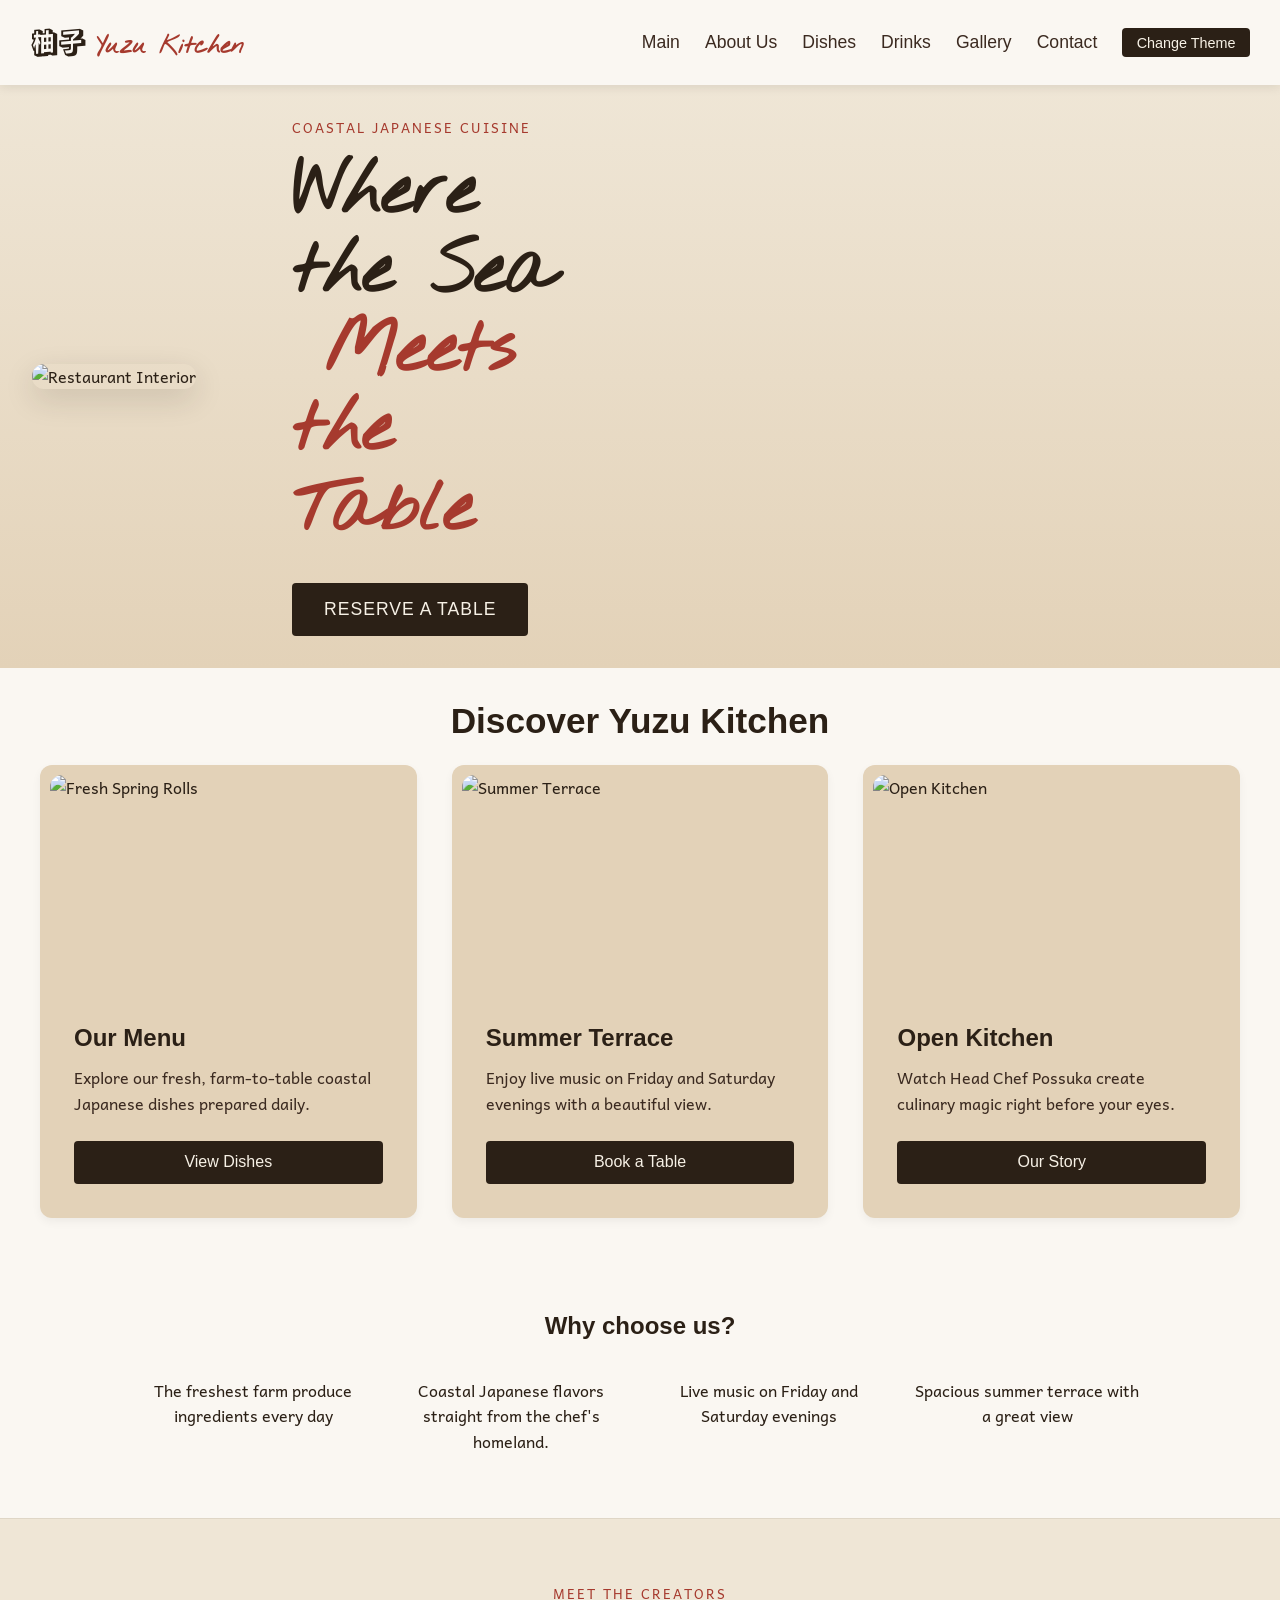
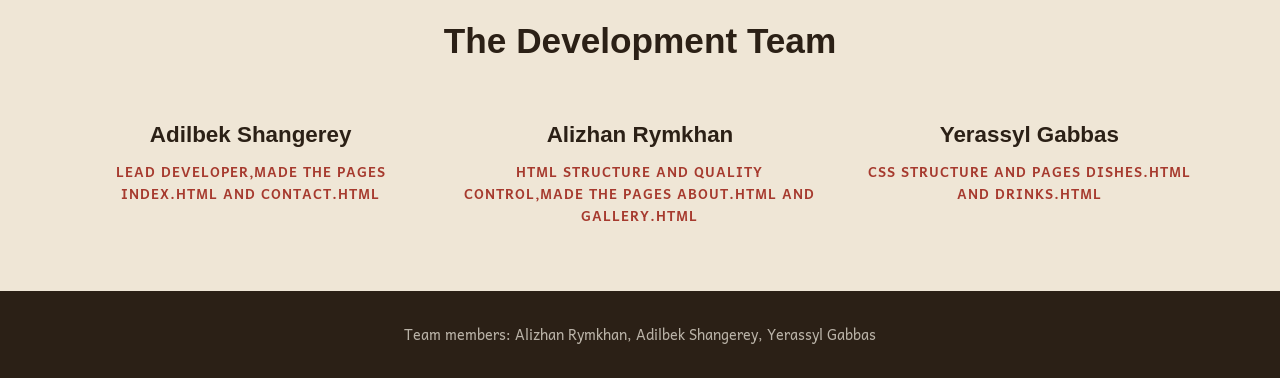
==== index.html @ e1383806 "Co-authored-by: Trousers <gabbaserasyl123-dev@users.noreply.github.com> Co-authored-by: staryiyo <st" ====
<!DOCTYPE html>
<html lang="en">
<head>
    <meta charset="UTF-8">
    <meta name="viewport" content="width=device-width, initial-scale=1.0">
    <title>Main - Yuzu Kitchen</title>

    <!-- fonts -->
    <link rel="preconnect" href="https://fonts.googleapis.com">
    <link rel="preconnect" href="https://fonts.gstatic.com" crossorigin>
    <link href="https://fonts.googleapis.com/css2?family=Andika:ital,wght@0,400;0,700;1,400;1,700&family=BJCree:wght@400;500;600;700&family=Nothing+You+Could+Do&family=Rampart+One&display=swap" rel="stylesheet">




    <link rel="stylesheet" href="css/style.css">
</head>
<body>
    <header id="main-header">
        <div>
        <h1 id="kanji">柚子</h1>
        <h1 id="yuzu">Yuzu Kitchen</h1>
        </div>
        <nav>
            <a href="index.html">Main</a>
            <a href="about.html">About Us</a>
            <a href="Dishes.html">Dishes</a>
            <a href="Drinks.html">Drinks</a>
            <a href="gallery.html">Gallery</a>
            <a href="contact.html">Contact</a>
            <button id="bg-toggle-btn" class="theme-btn">Change Theme</button>
        </nav>
    </header>
    <main>
        <section class="main-block">
            <div class="main-block-image">
                <img src="images/HeroImage.jpg" alt="Restaurant Interior">
            </div>
            <div id="main-text-main-block">
                <p class="eyebrow">Coastal Japanese Cuisine</p>
                <h2>Where the Sea<br><span>Meets the Table</span></h2>
                <button id="open-modal-btn" class="submit-btn reserve-btn">Reserve a Table</button>



            </div>
        </section>
        <section class="cards">
            <h2>Discover Yuzu Kitchen</h2>
            <div class="card-container">
                
                <div class="card">
                    <img src="https://images.themodernproper.com/production/posts/2022/FreshSpringRolls_Shot5_82.jpg?w=1200&h=630&q=82&fm=jpg&fit=crop&dm=1756130992&s=eb3527176b3b8041e1d62870b2dfe906" alt="Fresh Spring Rolls">
                    <h3>Our Menu</h3>
                    <p>Explore our fresh, farm-to-table coastal Japanese dishes prepared daily.</p>
                    <a href="Dishes.html"><button>View Dishes</button></a>
                </div>
            

                
                <div class="card">
                    <img src="https://platform.dc.eater.com/wp-content/uploads/sites/9/chorus/uploads/chorus_asset/file/23236343/D85_0431_HDR.jpeg" alt="Summer Terrace">
                    <h3>Summer Terrace</h3>
                    <p>Enjoy live music on Friday and Saturday evenings with a beautiful view.</p>
                    <a href="contact.html"><button>Book a Table</button></a>
                </div>

                
                <div class="card">
                    <img src="https://dynamic-media-cdn.tripadvisor.com/media/photo-o/33/31/a4/da/888-restaurant-open-kitchen.jpg?w=1200&h=1200&s=1" alt="Open Kitchen">
                    <h3>Open Kitchen</h3>
                    <p>Watch Head Chef Possuka create culinary magic right before your eyes.</p>
                    <a href="about.html"><button>Our Story</button></a>
                </div>                    
            </div>
        </section>
        <section class="reasons">
            <h2>Why choose us?</h2>
            <ul>
                <li>The freshest farm produce ingredients every day</li>
                <li>Coastal Japanese flavors straight from the chef's homeland.</li>
                <li>Live music on Friday and Saturday evenings</li>
                <li>Spacious summer terrace with a great view</li>
            </ul>
        </section>
        <section class="section team-section">
            <div class="container">
                <p class="eyebrow" style="text-align: center;">Meet the Creators</p>
                <h2 class="team-title">The Development Team</h2>
                
                <div class="team-grid">
                    <div class="team-member">
                        <h3>Adilbek Shangerey</h3>
                        <p class="team-role">Lead Developer,Made the pages index.html and contact.html</p>
                    </div>
                    
                    <div class="team-member">
                        <h3>Alizhan Rymkhan</h3>
                        <p class="team-role">HTML Structure and Quality Control,made the pages about.html and gallery.html</p>
                    </div>
                    
                    <div class="team-member">
                        <h3>Yerassyl Gabbas</h3>
                        <p class="team-role">CSS structure and pages Dishes.html and Drinks.html</p>
                    </div>
                </div>
            </div>
        </section>
    </main>
    <footer id="site-footer">
    <div class="container">
        <p>Team members: Alizhan Rymkhan, Adilbek Shangerey, Yerassyl Gabbas</p>
    </div> 
    </footer> 

    <div id="booking-modal" class="modal-overlay">
        <div class="modal-content">
        <span class="close-btn" id="close-modal-btn">&times;</span>
        
        <h2>Book a Table</h2>
        <p style="text-align: center;">Please fill the form below, and our manager will contact you to confirm the booking.</p>
        
        <form id="contact-form" name="book-form" action="#" onsubmit="return validateForm(event)" method="POST">
                <div class="form-group">
                    <label for="name">Your Name:</label>
                    <input type="text" id="name" name="name" class="form-control" required>
                </div>

                <div class="form-group">
                    <label for="email">Your Email:</label>
                    <input type="email" id="email" name="email" class="form-control" required>
                </div>

                <div class="form-group">
                    <label for="hall">Choose Hall: </label>
                    <select id="hall" name="hall" class="form-control">
                        <option value="main">Main Hall</option>
                        <option value="terrace">Summer-Terrace</option>
                        <option value="vip">VIP-Room</option>
                    </select>
                </div>

                <div class="form-group">
                    <label>Table Type:</label><br>
                    <input type="radio" id="table2" name="table_type" value="2_persons" checked>
                    <label for="table2" style="display:inline; font-weight:normal;">For Two</label><br>
                    
                    <input type="radio" id="table4" name="table_type" value="4_persons">
                    <label for="table4" style="display:inline; font-weight:normal;">For four</label><br>
                    
                    <input type="radio" id="tableLarge" name="table_type" value="large">
                    <label for="tableLarge" style="display:inline; font-weight:normal;">For Big Company</label>
                </div>

                <div class="form-group">
                    <label for="message">Your Requests</label>
                    <textarea id="message" name="message" rows="4" class="form-control" placeholder="For example: Allergies, Kids Table and ETC...."></textarea>
                </div>

                <button type="submit" class="submit-btn" style="width: 100%;">Submit Request</button>
                </form>
        </div>
    </div>
    <script src="script.js"></script>

    
</body>
</html>
---- css/style.css ----
/* style.css */

:root {
  --color-bg: #EFE6D6;
  --color-bg-card: #E3D2B8;
  --color-ink: #2B2016;
  --color-wood: #3B2A20;
  --color-cream: #F7F1E6;
  --color-accent: #A63A2E;
  --color-jade: #5C6E4A;
  --color-sand: #FAF7F2;
}

* {
  margin: 0;
  padding: 0;
  box-sizing: border-box;
}

/* Default Layout (No Sidebar) */

/* Popup Modal Styles */
.modal-overlay {
    display: none; /* Hidden by default */
    position: fixed;
    top: 0;
    left: 0;
    width: 100%;
    height: 100%;
    background-color: rgba(0, 0, 0, 0.65);
    z-index: 2000;
    justify-content: center;
    align-items: center;
    padding: 1rem;
    backdrop-filter: blur(4px);
}

.modal-overlay.active {
    display: flex; /* Displayed when 'active' class is added */
}

.modal-content {
    background-color: var(--color-sand);
    color: var(--color-ink);
    padding: 2.5rem;
    border-radius: 12px;
    max-width: 550px;
    width: 100%;
    position: relative;
    box-shadow: 0 15px 35px rgba(0, 0, 0, 0.3);
    max-height: 90vh;
    overflow-y: auto;
}

.close-btn {
    position: absolute;
    top: 15px;
    right: 20px;
    font-size: 28px;
    font-weight: bold;
    color: var(--color-ink);
    cursor: pointer;
    line-height: 1;
    transition: color 0.2s ease;
}

.close-btn:hover {
    color: var(--color-accent);
}

.reserve-btn {
    cursor: pointer;
    border: none;
    border-radius: 4px;
}

body {
  min-height: 100vh;
  display: grid;
  grid-template-columns: 1fr;
  grid-template-rows: auto 1fr auto;
  grid-template-areas:
    "header"
    "main"
    "footer";
  font-family: 'Andika', sans-serif;
  background-color: var(--color-bg);
  color: var(--color-ink);
  line-height: 1.6;
}

/* Alternative Theme Overrides */
body.alt-theme {
    --color-bg: #2B2016;
    --color-bg-card: #3B2A20;
    --color-sand: #1F1812;
    --color-ink: #F7F1E6;
    --color-wood: #EFE6D6;
}

/* Specific Layout  */
body.has-sidebar {
  grid-template-columns: 200px 1fr ;
  grid-template-areas:
    "header  header"
    "sidebar main"
    "footer  footer";
  column-gap: 2rem;
}

header { grid-area: header; }
aside  { grid-area: sidebar; }
main   { grid-area: main; min-width: 0; }
footer { grid-area: footer; }


/* layout */
.container {
  max-width: 1200px;
  margin: 0 auto;
  padding: 0 2rem;
}

.section {
  padding: 4rem 0;
}

.grid {
  display: grid;
  gap: 2rem;
}

.grid--2 {
  grid-template-columns: repeat(auto-fit, minmax(300px, 1fr));
}

.eyebrow {
  text-transform: uppercase;
  letter-spacing: 2px;
  font-size: 0.85rem;
  color: var(--color-accent);
  margin-bottom: 0.5rem;
}

/* Sidebar */
.sidebar {
  background-color: var(--color-bg-card);
  padding: 2.5rem 2rem;
  padding-left: 2rem;
  border-radius: 12px; 
  margin-top: 4rem; 
}

.sidebar-content {
  position: sticky;
  top: 120px; 
  display: flex;
  flex-direction: column;
  gap: 1.5rem; 
}

.sidebar h2, .sidebar h3 {
  font-family: 'BJCree', sans-serif;
  color: var(--color-ink);
  margin-bottom: 0;
}

.sidebar h2 {
  font-size: 1.4rem;
}

.sidebar h3 {
  font-size: 1rem;
  color: var(--color-accent);
  text-transform: uppercase;
  letter-spacing: 1px;
}

.sidebar-info p {
  color: var(--color-wood);
  font-size: 0.95rem;
  margin-top: 0.2rem;
}

.hours-table {
  width: 100%;
  border-collapse: collapse;
  color: var(--color-wood);
  font-size: 0.95rem;
}

.hours-table td {
  padding: 0.8rem 0;
  border-bottom: 1px dashed rgba(59, 42, 32, 0.3); 
}


.hours-table tr:last-child td {
  border-bottom: none;
}


.hours-table tr td:first-child {
  font-weight: bold;
}

.sidebar-link {
  display: block;
  text-align: center;
  text-decoration: none;
  font-family: 'BJCree', sans-serif;
  text-transform: uppercase;
  letter-spacing: 1px;
  background-color: var(--color-ink);
  color: var(--color-cream);
  padding: 1rem 1.5rem;
  border-radius: 6px;
  transition: background-color 0.3s ease, transform 0.2s ease;
}

.sidebar-link:hover {
  background-color: var(--color-accent);
  transform: translateY(-3px); 
}

/* Header and navbar */

/* Theme Toggle Button */
.theme-btn {
    background-color: var(--color-ink);
    color: var(--color-cream);
    border: none;
    padding: 0.4rem 0.9rem;
    border-radius: 4px;
    font-family: 'BJCree', sans-serif;
    font-size: 0.9rem;
    cursor: pointer;
    transition: background-color 0.3s ease, transform 0.2s ease;
}

.theme-btn:hover {
    background-color: var(--color-accent);
    transform: translateY(-2px);
}

#main-header {
  display: flex;
  position: sticky;
  top: 0;
  z-index: 1000;

  background-color: var(--color-sand);
  justify-content: space-between;
  align-items: center;

  
  
  padding: 15px 30px;
  height: 85px;
  box-shadow: 0 2px 10px rgba(43, 32, 22, 0.1);
}

#main-header div {
  display: flex;
  align-items: baseline;
  gap: 10px;
}

h1#kanji {
  font-family: 'Rampart One', sans-serif;
  font-size: 28px;
  color: var(--color-ink);
}

h1#yuzu {
  color: var(--color-accent);
  font-size: 24px;
  font-family: 'Nothing You Could Do', cursive;
}

nav {
  display: flex;
  gap: 25px;   
}

nav a {
  text-decoration: none;
  font-family: 'BJCree', sans-serif;
  color: var(--color-wood);
  font-size: 1.1rem;
  transition: color 0.3s ease;
}

nav a:hover {
  color: var(--color-accent);
}

/* hero */
.hero {
  min-height: 60vh;
  display: flex;
  align-items: center;
  background:
    linear-gradient(rgba(43, 32, 22, 0.65), rgba(43, 32, 22, 0.65)),
    url('https://d267qvt8mf7rfa.cloudfront.net/restaurant/263/mainImage.jpg') center/cover no-repeat;
  color: var(--color-cream);
  text-align: center;
}

.hero h1 {
  font-size: 2.5rem;
  margin-bottom: 1rem;
  font-family: 'BJCree', sans-serif;
}

/* index.html hero block main */

.main-block {
  display: flex;
  align-items: center;
  gap: 6rem;
  background: linear-gradient(180deg, var(--color-bg) 0%, var(--color-bg-card) 100%);
  padding: 2rem 2rem;
  flex-wrap: wrap;
}

.main-block-image img {
  max-width: 100%;
  height: auto;
  border-radius: 12px;
  box-shadow: 0 10px 30px rgba(43, 32, 22, 0.15);
}

#main-text-main-block {
  display: flex;
  flex-direction: column;
  align-items: flex-start; 
  max-width: 300px;
}

#main-text-main-block h2 {
  font-size: 4.5rem;
  font-family: 'Nothing You Could Do', cursive;
  color: var(--color-ink);
  line-height: 1.1;
  margin: 0.5rem 0 2rem 0;
}


#main-text-main-block h2 span {
  color: var(--color-accent);
  margin-left: 2rem; 
}

.reserve-btn {
  text-decoration: none;
  display: inline-block;
  font-family: 'BJCree', sans-serif;
  letter-spacing: 1px;
  padding: 1rem 2.5rem;
  text-transform: uppercase;
  font-size: 0.9rem;
}

/* Cards section */
.cards {
  padding: 25px;
  background-color: var(--color-sand);
}

.cards h2 {
  text-align: center;
  font-family: 'BJCree', sans-serif;
  color: var(--color-ink);
  margin-bottom: 1rem;
  font-size: 2.2rem;
}


.card-container {
  display: flex; 
  gap: 2.2rem; 
  justify-content: center;
  max-width: 1200px;
  margin: 0 auto;
}

.card {
  display: flex;
  flex-direction: column;
  background-color: var(--color-bg-card);
  padding: 10px;
  flex: 1;
  box-shadow: 0 4px 10px rgba(0, 0, 0, 0.05);
  border-radius: 12px;
  transition: transform 0.3s ease, box-shadow 0.5s ease;
}

.card img {
  width: 100%;
  height: 220px;
  object-fit: cover;
  align-self: center;
  border-radius: 12px;
}

.card h3 {
  font-family: 'BJCree', sans-serif;
  color: var(--color-ink);
  padding: 1.5rem 1.5rem 0.5rem;
  font-size: 1.5rem;
}

.card p {
  padding: 0 1.5rem 1.5rem;
  color: var(--color-wood);
}

.card a {
    text-decoration: none;
    margin: 0 1.5rem 1.5rem;
}

.card button {
    width: 100%;
    padding: 0.8rem 1.5rem;
    background-color: var(--color-ink);
    color: var(--color-cream);
    border: none;
    border-radius: 4px;
    font-family: 'BJCree', sans-serif;
    font-size: 1rem;
    cursor: pointer;
    transition: background-color 0.3s;
}

.card:hover {
  transform: translateY(-10px);
  box-shadow: 0 15px 25px rgba(0, 0, 0, 0.25);
}

/*  Content */
.section--philosophy {
  background-color: var(--color-ink);
  color: var(--color-cream);
}

.section--philosophy h2 {
  margin-bottom: 1.5rem;
  font-family: 'BJCree', sans-serif;
}

.section--philosophy ul {
  padding-left: 1.5rem;
}

.section--philosophy li {
  margin-bottom: 0.75rem;
}

.section--chef {
  background-color: var(--color-sand);
}

.section--chef h2 {
  margin-bottom: 2rem;
  font-family: 'BJCree', sans-serif;
}

/* FAQ accordion */
.section--faq {
  background-color: var(--color-bg);
}

.section--faq h2 {
  font-family: 'BJCree', sans-serif;
  margin-bottom: 2rem;
}

.accordion {
  max-width: 800px;
}

.accordion-item {
  background-color: var(--color-sand);
  border: 1px solid var(--color-bg-card);
  border-radius: 8px;
  margin-bottom: 1rem;
  overflow: hidden;
}

.accordion-header {
  display: flex;
  justify-content: space-between;
  align-items: center;
  width: 100%;
  padding: 1rem 1.5rem;
  background-color: var(--color-bg-card);
  color: var(--color-ink);
  border: none;
  font-family: 'BJCree', sans-serif;
  font-size: 1.2rem;
  text-align: left;
  cursor: pointer;
  transition: background-color 0.3s;
}

.accordion-header:hover {
  background-color: #d6c1a1;
}

.accordion-header:focus-visible {
  outline: 2px solid var(--color-accent);
  outline-offset: -2px;
}

.accordion-header::after {
  content: "+";
  font-size: 1.6rem;
  color: var(--color-accent);
  transition: transform 0.3s ease;
}

.accordion-item.active .accordion-header::after {
  transform: rotate(45deg);   /* "+" превращается в "×" */
}

.accordion-content {
  max-height: 0;
  overflow: hidden;
  transition: max-height 0.4s ease;
}

.accordion-content p {
  padding: 1.25rem 1.5rem;
  color: var(--color-wood);
}

.chef-feature {
  display: grid;
  grid-template-columns: 1fr 1fr;
  gap: 3rem;
  align-items: center;
}

.chef-feature img {
  width: 100%;
  height: 450px;
  object-fit: cover;
  border-radius: 8px;
}

.reasons {
  background-color: var(--color-sand);
  padding: 4rem 2rem;
  text-align: center;
}

.reasons h2 {
  font-family: 'BJCree', sans-serif;
  margin-bottom: 2rem;
  color: var(--color-ink);
}

.reasons ul {
  list-style: none;
  display: grid;
  grid-template-columns: repeat(auto-fit, minmax(200px, 1fr));
  gap: 2rem;
  max-width: 1000px;
  margin: 0 auto;
}

/* Gallery */

.gallery-stack {
  display: grid;
  grid-template-columns: repeat(3, 1fr);
  grid-template-rows: repeat(3, 250px);
  gap: 2rem;
}

.gallery-item {
  position: relative;
  overflow: hidden;
  border-radius: 8px;
}

.gallery-item img {
  width: 100%;
  height: 100%;
  object-fit: cover;
  display: block;
}

.gallery-caption {
  position: absolute;
  inset: 0;
  display: flex;
  align-items: flex-end;
  background: linear-gradient(to top, rgba(43, 32, 22, 0.85), rgba(43, 32, 22, 0) 60%);
  opacity: 0;
  transition: opacity 0.3s ease;
}

.gallery-caption p {
  color: var(--color-cream);
  font-size: 0.9rem;
  font-style: italic;
  padding: 1rem;
  margin: 0;
}

.gallery-item:hover .gallery-caption {
  opacity: 1;
}


/* Menu sections */
.DishesDrinks-title {
  font-family: 'Rampart One', sans-serif;
  font-size: 50px;
  color: var(--color-ink);
  text-align: center;
  margin-top: 20px;
}

details {
  background-color: var(--color-sand);
  color: var(--color-ink);
  margin-bottom: 1rem;
  border-radius: 8px;
  overflow: hidden;
  border: 1px solid var(--color-bg-card);
}

summary {
  background-color: var(--color-bg-card);
  color: var(--color-ink);
  font-size: 1.5rem;
  padding: 1rem 1.5rem;
  cursor: pointer;
  font-family: 'BJCree', sans-serif;
  transition: background-color 0.3s;
}



summary:hover {
  background-color: #d6c1a1;
}

.Menumenu {
  display: flex;
  justify-content: space-between;
  align-items: center;
  padding: 1rem 1.5rem;
  border-bottom: 1px solid var(--color-bg);
}

.Menumenu img {
  border-radius: 50%;
  object-fit: cover;
  height: 80px;
  width: 120px;
}

/* Contact.html */
.contact-main {
    position: relative;
    display: flex;
    justify-content: center;
    align-items: center;
    min-height: 80vh; 
    overflow: hidden; 
    padding: 4rem 2rem;
}

.contact-bg-img {
    position: absolute;
    top: 0;
    left: 0;
    width: 100%;
    height: 100%;
    object-fit: cover;
    filter: blur(8px); 
    transform: scale(1.1); 
    z-index: -1; 
}


.booking-block {
    position: relative;
    z-index: 1;
    text-align: left;
    width: 100%;
    max-width: 700px;
    padding: 3rem;
    background-color: rgba(250, 247, 242, 0.92); 
    border-radius: 12px;
    box-shadow: 0 15px 35px rgba(0, 0, 0, 0.25); 
    backdrop-filter: blur(4px);
}

.booking-block h2 {
    display: flex;
    flex-direction: column;
    align-items: center; 
    text-align: center;
    width: 100%;
    font-family: 'BJCree', sans-serif;
    margin-bottom: 0.5rem;
    color: var(--color-ink);
}

.booking-block p {
    padding-bottom: 25px;
    color: var(--color-wood);
}

.form-group {
    margin-bottom: 1.5rem;
}

.form-control:focus {
  outline: none;
  border-color: var(--color-accent);
  box-shadow: 0 0 5px rgba(166, 58, 46, 0.3);
}

.form-group label {
    display: block;
    margin-bottom: 0.5rem;
    font-weight: bold;
    color: var(--color-wood);
}

.form-control {
    width: 100%;
    padding: 0.75rem;
    border: 1px solid var(--color-bg-card);
    border-radius: 4px;
    background-color: #fff;
    font-family: inherit;
}

.submit-btn {
    background-color: var(--color-ink);
    color: var(--color-cream);
    border: none;
    padding: 1rem 2rem;
    font-size: 1.1rem;
    border-radius: 4px;
    cursor: pointer;
    transition: background-color 0.3s;
}

.submit-btn:hover {
    background-color: var(--color-accent);
}

/* universal about the team section */

.team-section {
    background-color: var(--color-bg); 
    padding: 4rem 0;
    border-top: 1px solid rgba(43, 32, 22, 0.08);
}
.team-title {
    text-align: center;
    font-family: 'BJCree', sans-serif;
    color: var(--color-ink);
    margin-bottom: 3rem;
    font-size: 2.2rem;
}
.team-grid {
    display: grid;
    grid-template-columns: repeat(auto-fit, minmax(250px, 1fr));
    gap: 2rem;
    text-align: center;
}

.team-member h3 {
    font-family: 'BJCree', sans-serif;
    color: var(--color-ink);
    margin-bottom: 0.5rem;
    font-size: 1.4rem;
}
.team-role {
    color: var(--color-accent);
    font-weight: 700;
    font-size: 0.85rem;
    text-transform: uppercase;
    letter-spacing: 1px;
}

/* footer */
#site-footer {
  background-color: var(--color-ink);
  color: var(--color-cream);
  padding: 2rem 0;
  text-align: center;
  margin-top: auto;
}

#site-footer p {
  font-size: 0.9rem;
  color: rgba(247, 241, 230, 0.7);
}

/* adjustments */
@media (max-width: 768px) {
  #main-header {
    flex-direction: column;
    height: auto;
    gap: 15px;
    padding: 15px;
  }
  
  .chef-feature, .grid--2 {
    grid-template-columns: 1fr;
  }
  
  #main-text-main-block {
    font-size: 2.5rem;
  }
}

@media (max-width: 768px) {
  .gallery-stack {
    grid-template-columns: repeat(2, 1fr);
    grid-template-rows: repeat(5, 200px);
  }
}

@media (max-width: 480px) {
  .gallery-stack {
    grid-template-columns: 1fr;
    grid-template-rows: repeat(9, 220px);
  }
}
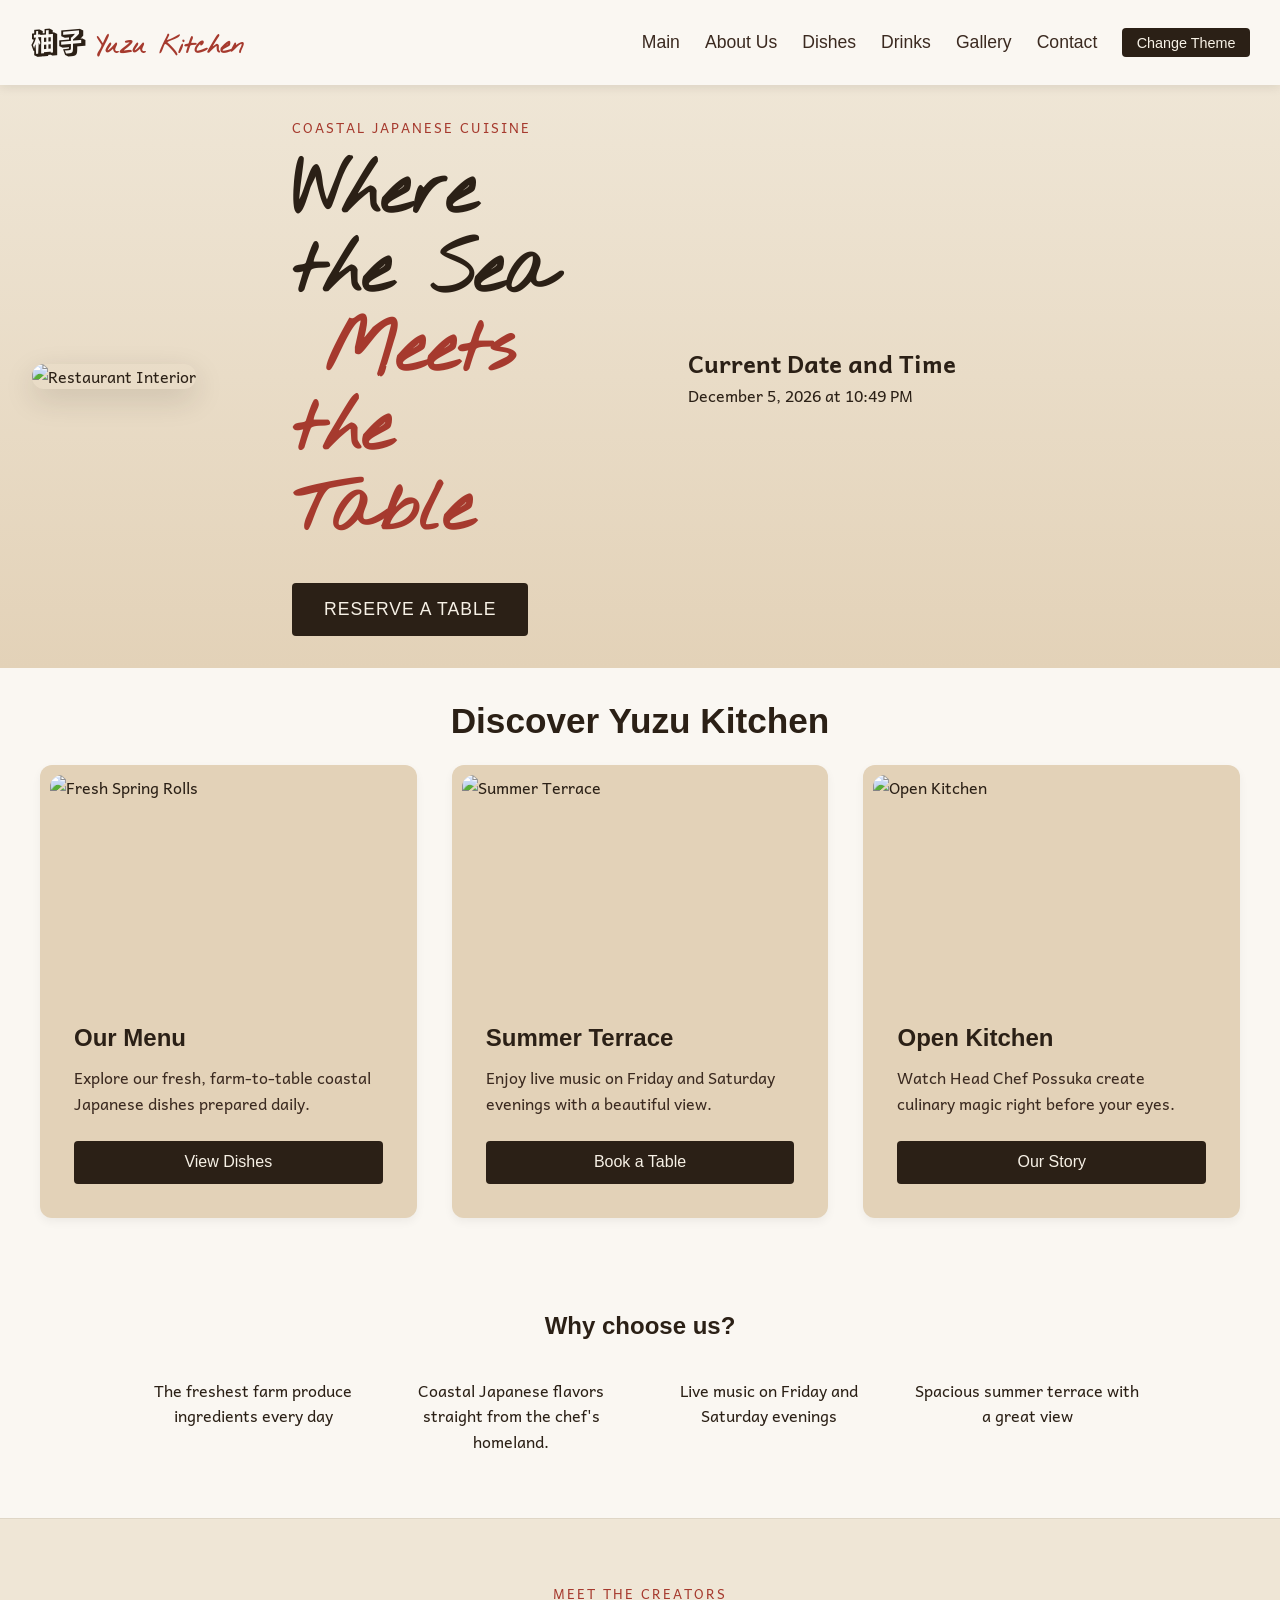
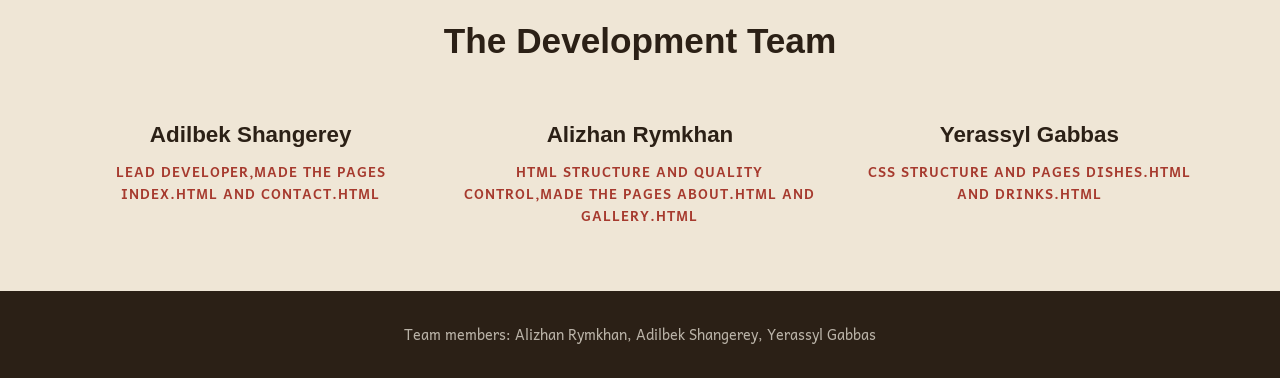
==== commit 2a6f5c45: "arigato" ====
--- a/index.html
+++ b/index.html
@@ -40,11 +40,14 @@
                 <p class="eyebrow">Coastal Japanese Cuisine</p>
                 <h2>Where the Sea<br><span>Meets the Table</span></h2>
                 <button id="open-modal-btn" class="submit-btn reserve-btn">Reserve a Table</button>
+            </div>
 
-
-
+            <div id="date-time-block">
+            <h2>Current Date and Time</h2>
+            <p id="date-time"></p>
             </div>
         </section>
+
         <section class="cards">
             <h2>Discover Yuzu Kitchen</h2>
             <div class="card-container">
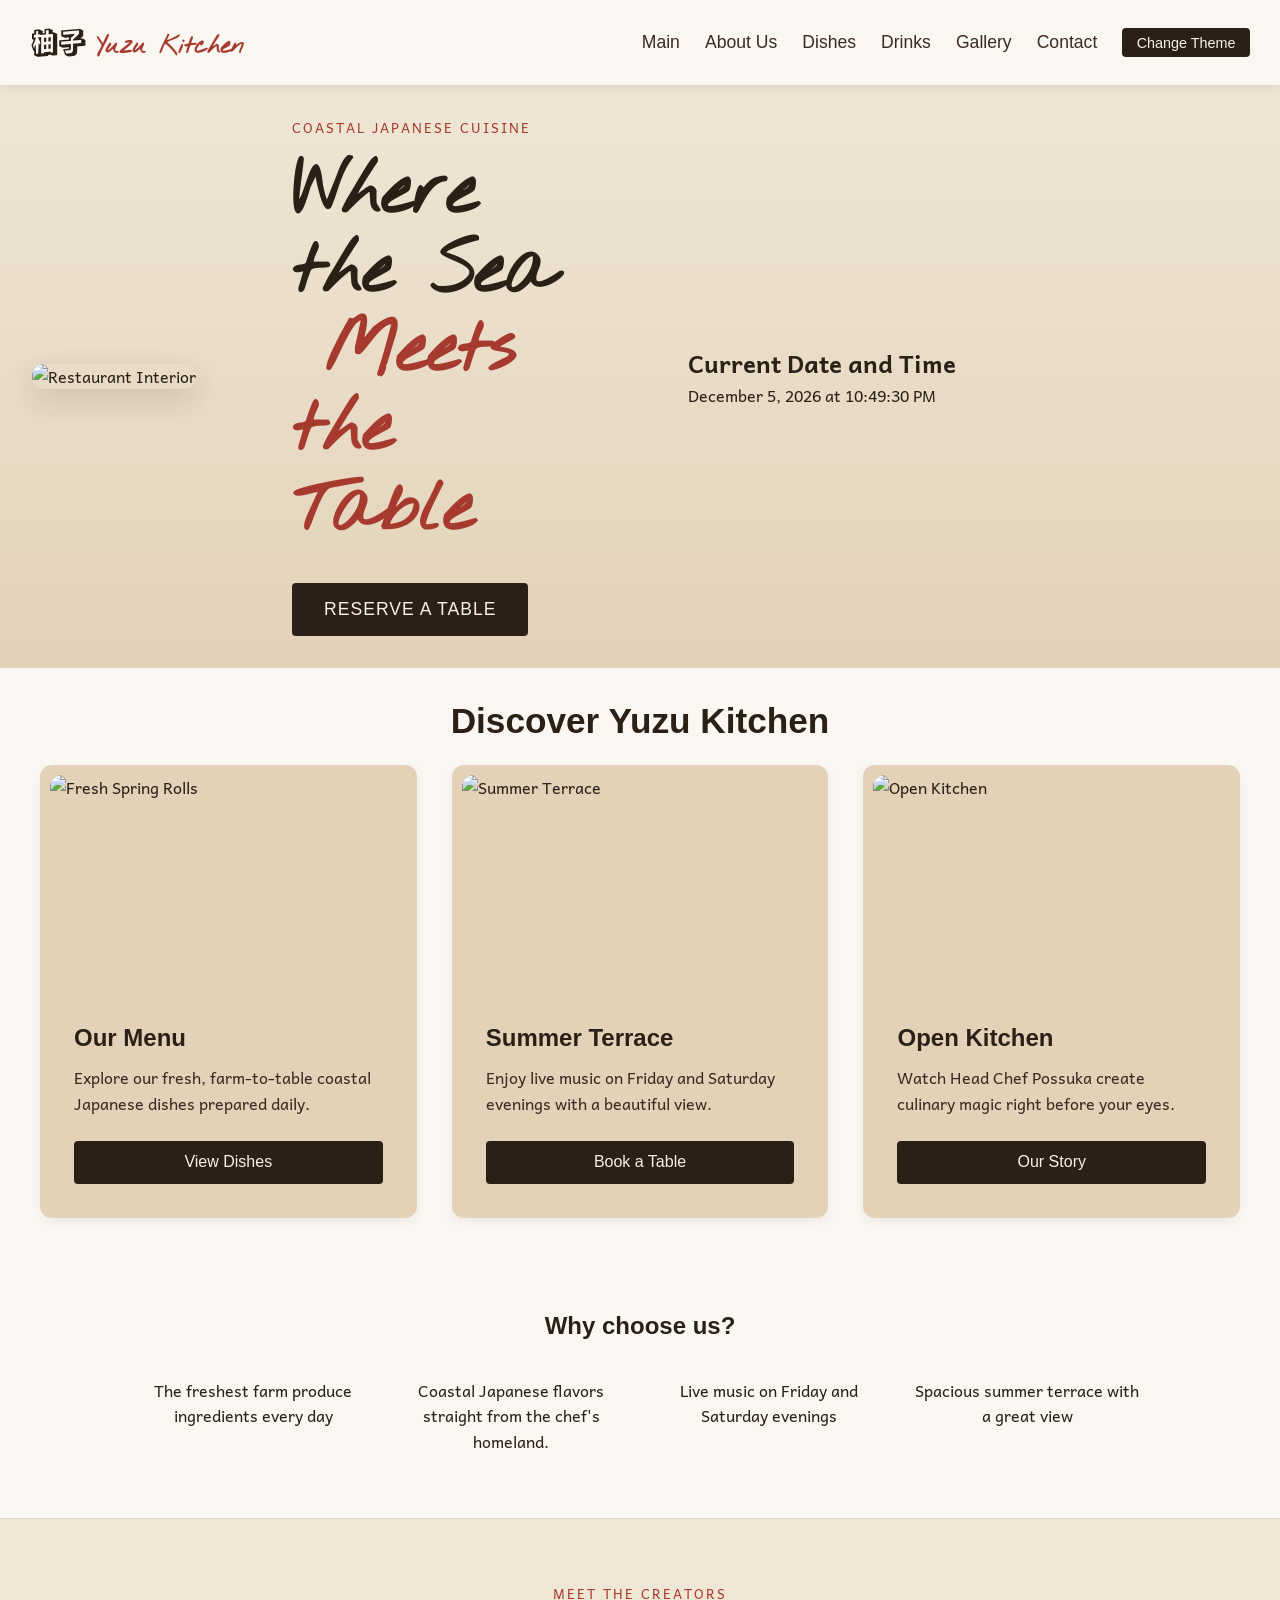
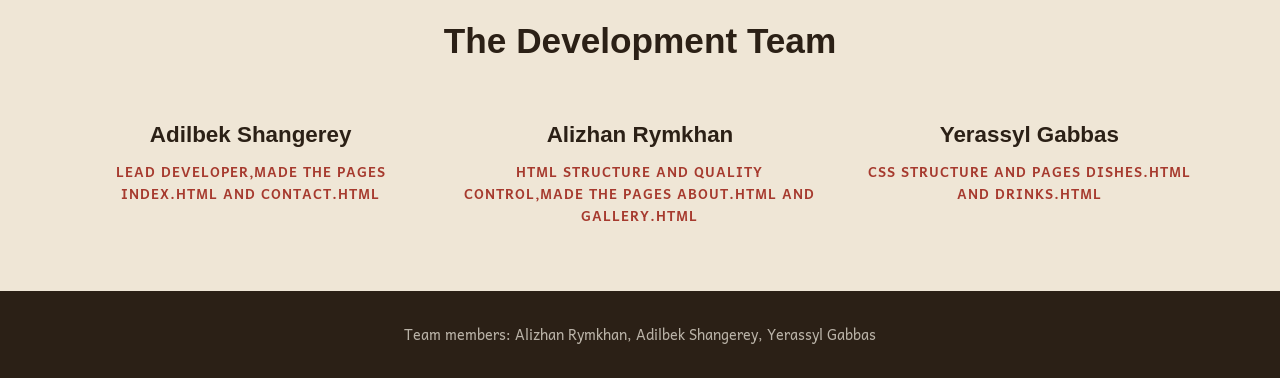
==== commit b5a97bf6: "assignment 4" ====
--- a/index.html
+++ b/index.html
@@ -123,7 +123,7 @@
         <h2>Book a Table</h2>
         <p style="text-align: center;">Please fill the form below, and our manager will contact you to confirm the booking.</p>
         
-        <form id="contact-form" name="book-form" action="#" onsubmit="return validateForm(event)" method="POST">
+        <form id="contact-form" name="book-form" action="#" onsubmit="return validateForm()" method="POST">
                 <div class="form-group">
                     <label for="name">Your Name:</label>
                     <input type="text" id="name" name="name" class="form-control" required>
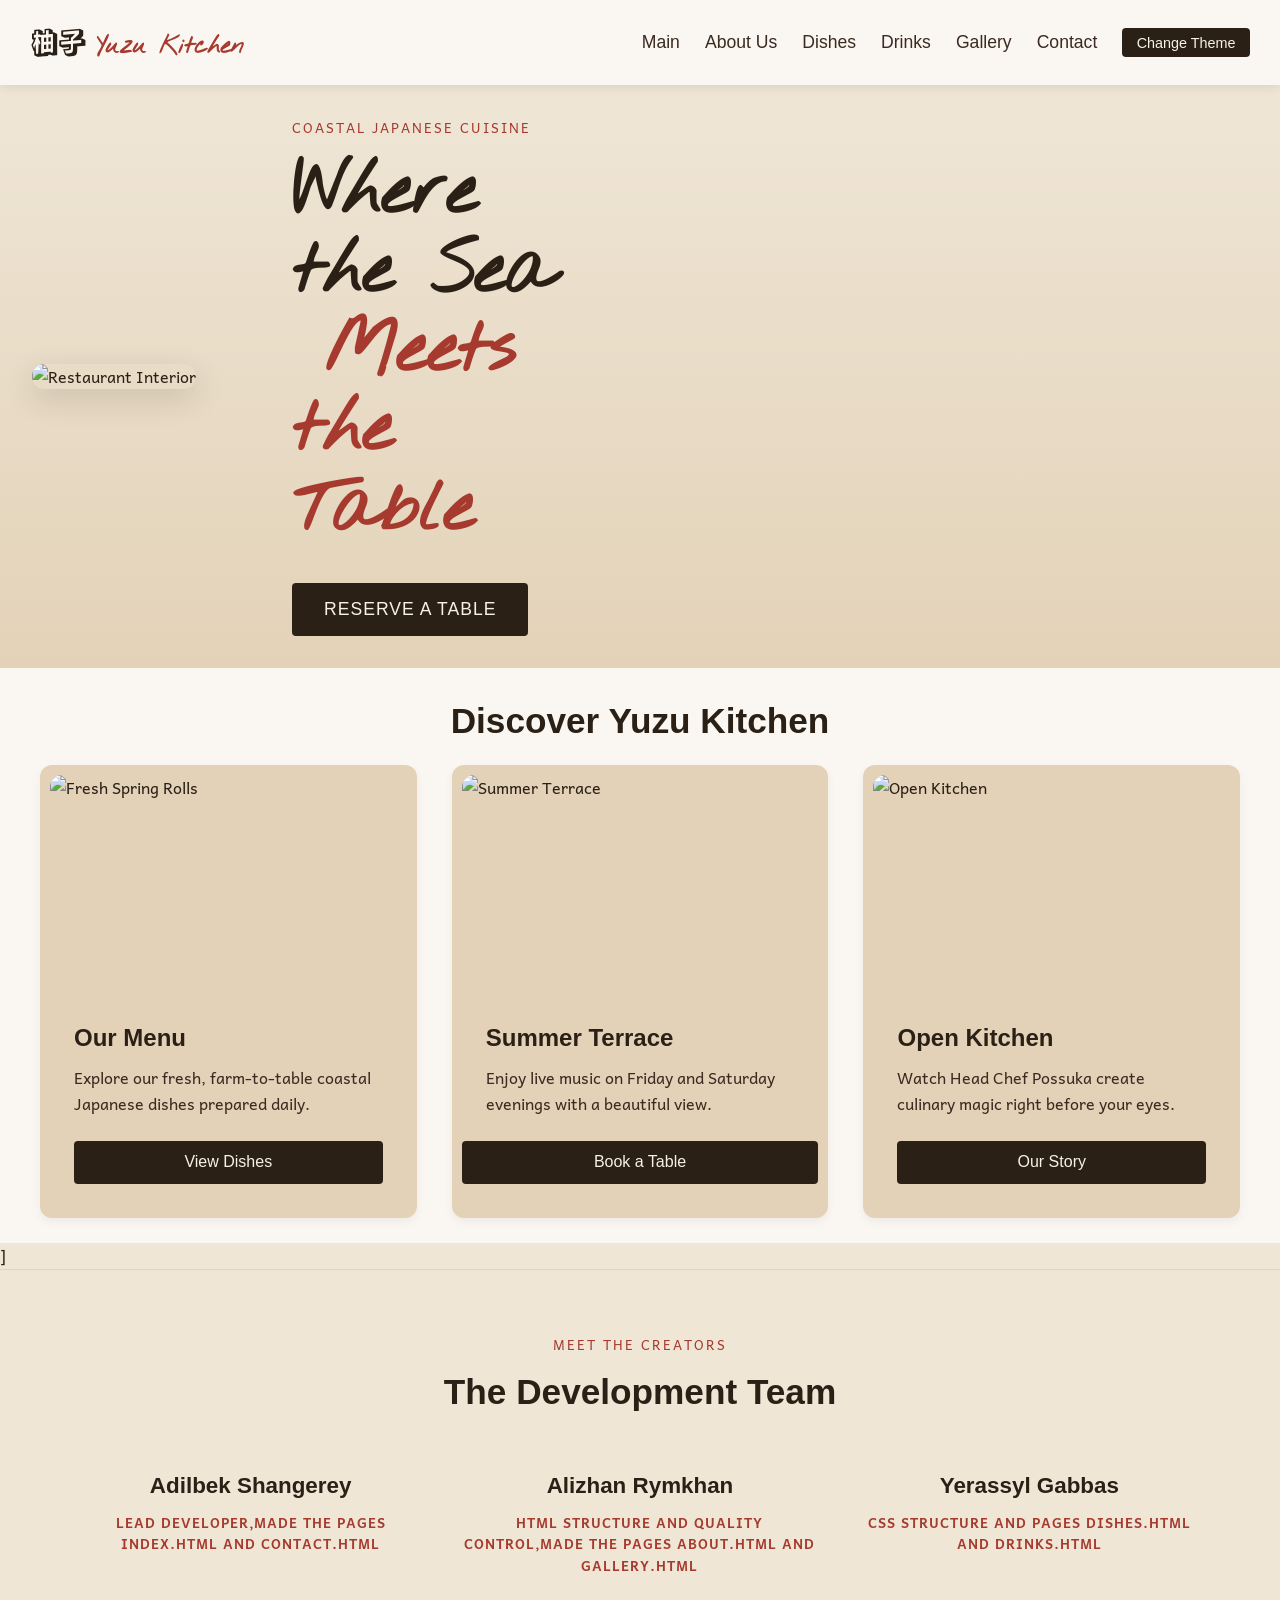
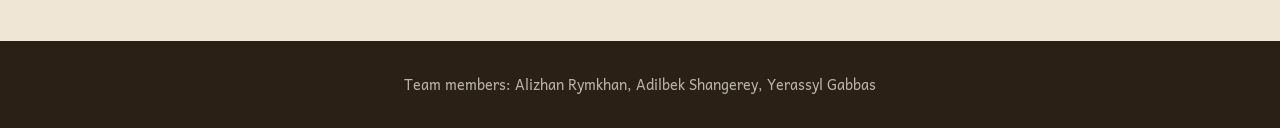
==== commit 9820bc47: "assignment 5" ====
--- a/index.html
+++ b/index.html
@@ -39,16 +39,14 @@
             <div id="main-text-main-block">
                 <p class="eyebrow">Coastal Japanese Cuisine</p>
                 <h2>Where the Sea<br><span>Meets the Table</span></h2>
-                <button id="open-modal-btn" class="submit-btn reserve-btn">Reserve a Table</button>
+                <button id="open-modal-btn" class="submit-btn reserve-btn open-modal-btn">Reserve a Table</button>
             </div>
 
-            <div id="date-time-block">
-            <h2>Current Date and Time</h2>
-            <p id="date-time"></p>
-            </div>
+            
         </section>
 
         <section class="cards">
+            
             <h2>Discover Yuzu Kitchen</h2>
             <div class="card-container">
                 
@@ -65,7 +63,7 @@
                     <img src="https://platform.dc.eater.com/wp-content/uploads/sites/9/chorus/uploads/chorus_asset/file/23236343/D85_0431_HDR.jpeg" alt="Summer Terrace">
                     <h3>Summer Terrace</h3>
                     <p>Enjoy live music on Friday and Saturday evenings with a beautiful view.</p>
-                    <a href="contact.html"><button>Book a Table</button></a>
+                    <button id="book-a-table-btn">Book a Table</button>
                 </div>
 
                 
@@ -77,15 +75,9 @@
                 </div>                    
             </div>
         </section>
-        <section class="reasons">
-            <h2>Why choose us?</h2>
-            <ul>
-                <li>The freshest farm produce ingredients every day</li>
-                <li>Coastal Japanese flavors straight from the chef's homeland.</li>
-                <li>Live music on Friday and Saturday evenings</li>
-                <li>Spacious summer terrace with a great view</li>
-            </ul>
-        </section>
+       ]
+        
+        
         <section class="section team-section">
             <div class="container">
                 <p class="eyebrow" style="text-align: center;">Meet the Creators</p>
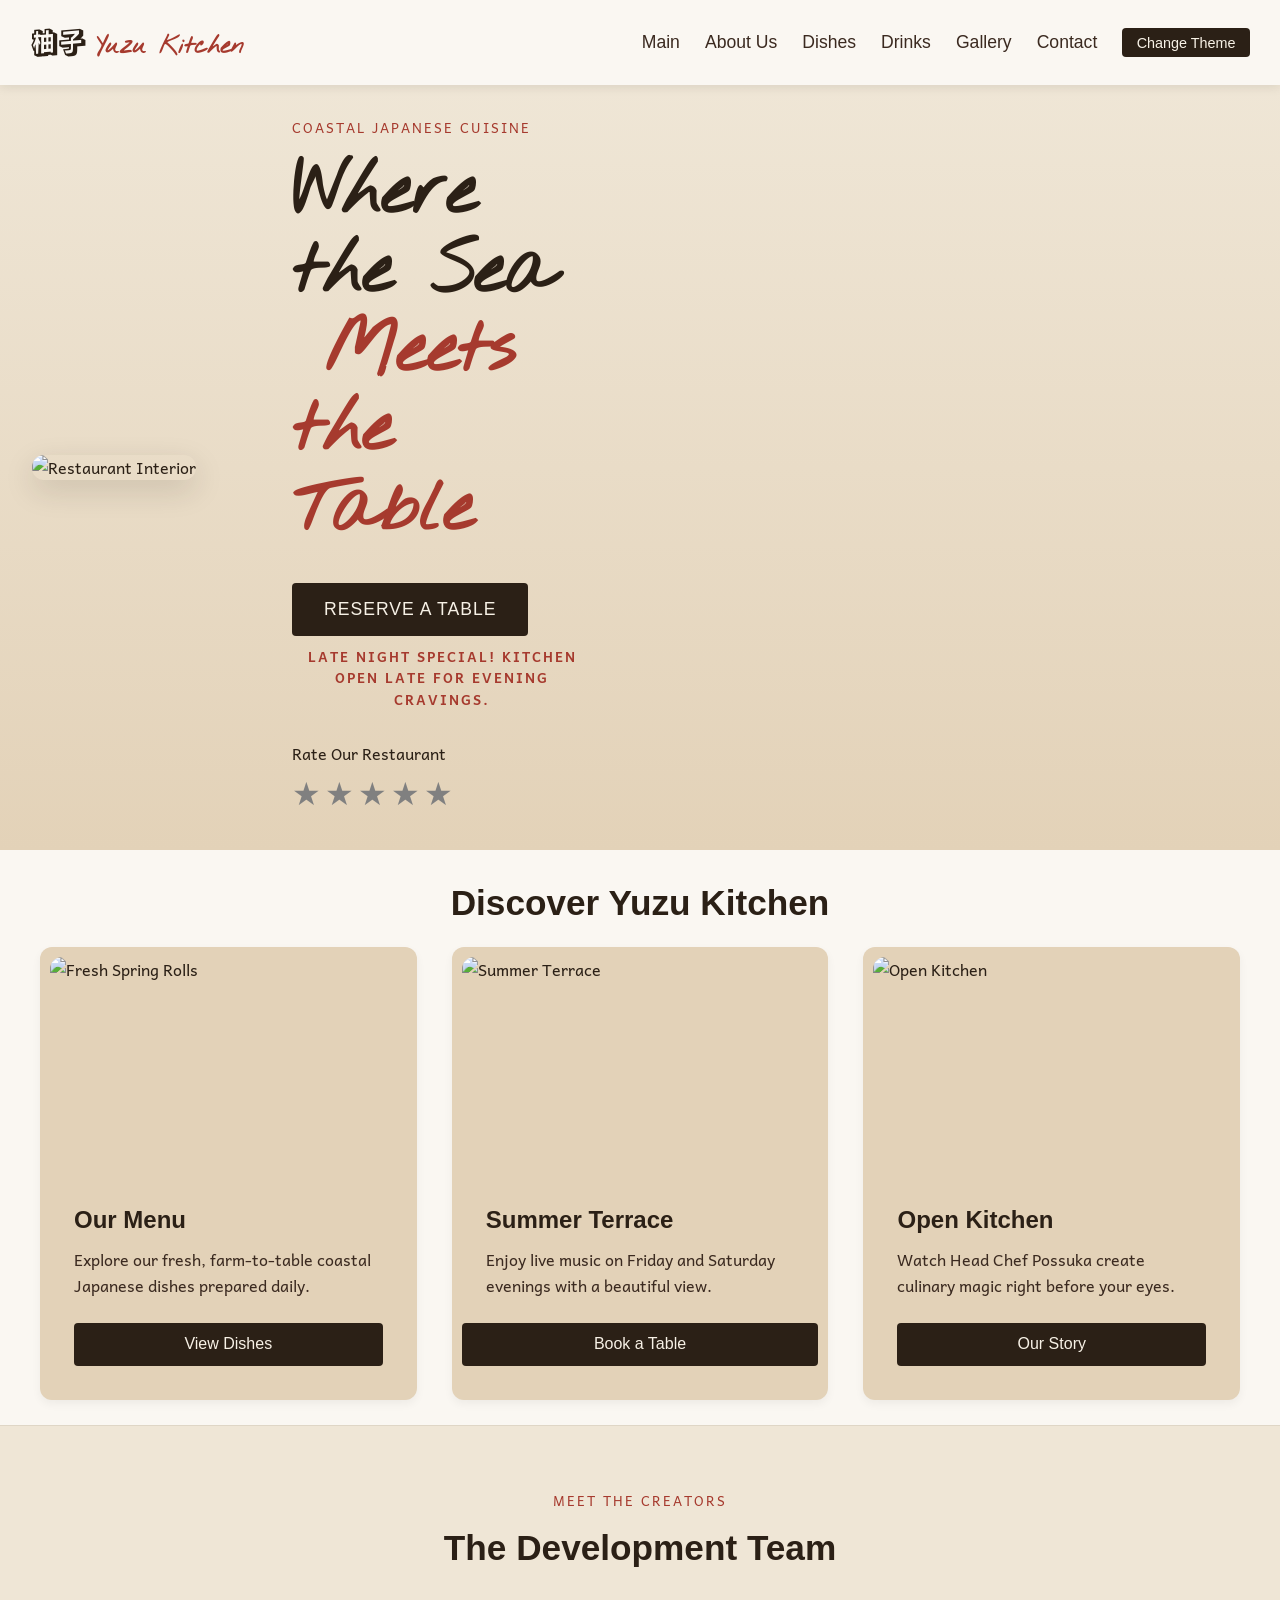
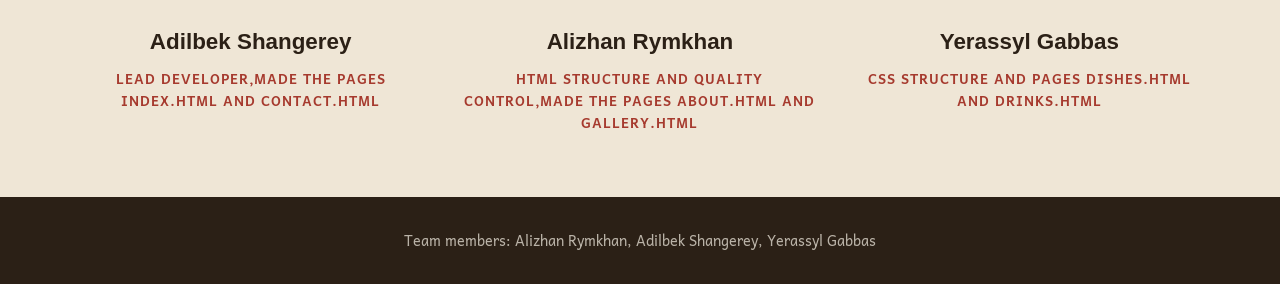
==== commit 6249a957: "committt" ====
--- a/index.html
+++ b/index.html
@@ -40,6 +40,15 @@
                 <p class="eyebrow">Coastal Japanese Cuisine</p>
                 <h2>Where the Sea<br><span>Meets the Table</span></h2>
                 <button id="open-modal-btn" class="submit-btn reserve-btn open-modal-btn">Reserve a Table</button>
+                <div class="rating-container">
+                    <p id="time-greeting" class="eyebrow" style="text-align: center; font-weight: bold; margin: 10px;"></p>
+                <p style="margin-top: 30px;">Rate Our Restaurant</p>
+                    <span class="star" style="font-size: 2rem; cursor: pointer; color: gray;">★</span>
+                    <span class="star" style="font-size: 2rem; cursor: pointer; color: gray;">★</span>
+                    <span class="star" style="font-size: 2rem; cursor: pointer; color: gray;">★</span>
+                    <span class="star" style="font-size: 2rem; cursor: pointer; color: gray;">★</span>
+                    <span class="star" style="font-size: 2rem; cursor: pointer; color: gray;">★</span>
+                </div>
             </div>
 
             
@@ -75,8 +84,6 @@
                 </div>                    
             </div>
         </section>
-       ]
-        
         
         <section class="section team-section">
             <div class="container">
--- a/css/style.css
+++ b/css/style.css
@@ -1,6 +1,7 @@
 /* style.css */
 
 :root {
+  color-scheme: light;
   --color-bg: #EFE6D6;
   --color-bg-card: #E3D2B8;
   --color-ink: #2B2016;
@@ -9,6 +10,25 @@
   --color-accent: #A63A2E;
   --color-jade: #5C6E4A;
   --color-sand: #FAF7F2;
+
+  /* Button colors */
+  --color-btn-bg: #2B2016;
+  --color-btn-text: #F7F1E6;
+
+  /* Footer & philosophy section colors */
+  --color-footer-bg: #2B2016;
+  --color-footer-text: #F7F1E6;
+  --color-philosophy-bg: #2B2016;
+  --color-philosophy-text: #F7F1E6;
+
+  /* Form & booking block */
+  --color-booking-bg: rgba(250, 247, 242, 0.92);
+  --color-input-bg: #ffffff;
+  --color-input-text: #2B2016;
+  --color-input-border: #E3D2B8;
+
+  /* Hover */
+  --color-hover-bg: #d6c1a1;
 }
 
 * {
@@ -90,12 +110,29 @@
 }
 
 /* Alternative Theme Overrides */
-body.alt-theme {
+body.alt-theme,
+body.dark-mode {
+    color-scheme: dark;
     --color-bg: #2B2016;
-    --color-bg-card: #3B2A20;
-    --color-sand: #1F1812;
+    --color-bg-card: #1F1812;
+    --color-sand: #3B2A20;
     --color-ink: #F7F1E6;
     --color-wood: #EFE6D6;
+
+    --color-btn-bg: #F7F1E6;
+    --color-btn-text: #2B2016;
+
+    --color-footer-bg: #18120C;
+    --color-footer-text: #F7F1E6;
+    --color-philosophy-bg: #1F1812;
+    --color-philosophy-text: #F7F1E6;
+
+    --color-booking-bg: rgba(43, 32, 22, 0.94);
+    --color-input-bg: #1F1812;
+    --color-input-text: #F7F1E6;
+    --color-input-border: #3B2A20;
+
+    --color-hover-bg: #2c1e15;
 }
 
 /* Specific Layout  */
@@ -211,15 +248,16 @@
   font-family: 'BJCree', sans-serif;
   text-transform: uppercase;
   letter-spacing: 1px;
-  background-color: var(--color-ink);
-  color: var(--color-cream);
+  background-color: var(--color-btn-bg);
+  color: var(--color-btn-text);
   padding: 1rem 1.5rem;
   border-radius: 6px;
-  transition: background-color 0.3s ease, transform 0.2s ease;
+  transition: background-color 0.3s ease, color 0.3s ease, transform 0.2s ease;
 }
 
 .sidebar-link:hover {
   background-color: var(--color-accent);
+  color: var(--color-cream);
   transform: translateY(-3px); 
 }
 
@@ -227,19 +265,20 @@
 
 /* Theme Toggle Button */
 .theme-btn {
-    background-color: var(--color-ink);
-    color: var(--color-cream);
+    background-color: var(--color-btn-bg);
+    color: var(--color-btn-text);
     border: none;
     padding: 0.4rem 0.9rem;
     border-radius: 4px;
     font-family: 'BJCree', sans-serif;
     font-size: 0.9rem;
     cursor: pointer;
-    transition: background-color 0.3s ease, transform 0.2s ease;
+    transition: background-color 0.3s ease, color 0.3s ease, transform 0.2s ease;
 }
 
 .theme-btn:hover {
     background-color: var(--color-accent);
+    color: var(--color-cream);
     transform: translateY(-2px);
 }
 
@@ -424,14 +463,19 @@
 .card button {
     width: 100%;
     padding: 0.8rem 1.5rem;
-    background-color: var(--color-ink);
-    color: var(--color-cream);
+    background-color: var(--color-btn-bg);
+    color: var(--color-btn-text);
     border: none;
     border-radius: 4px;
     font-family: 'BJCree', sans-serif;
     font-size: 1rem;
     cursor: pointer;
-    transition: background-color 0.3s;
+    transition: background-color 0.3s ease, color 0.3s ease;
+}
+
+.card button:hover {
+    background-color: var(--color-accent);
+    color: var(--color-cream);
 }
 
 .card:hover {
@@ -441,8 +485,8 @@
 
 /*  Content */
 .section--philosophy {
-  background-color: var(--color-ink);
-  color: var(--color-cream);
+  background-color: var(--color-philosophy-bg);
+  color: var(--color-philosophy-text);
 }
 
 .section--philosophy h2 {
@@ -506,7 +550,7 @@
 }
 
 .accordion-header:hover {
-  background-color: #d6c1a1;
+  background-color: var(--color-hover-bg);
 }
 
 .accordion-header:focus-visible {
@@ -647,7 +691,7 @@
 
 
 summary:hover {
-  background-color: #d6c1a1;
+  background-color: var(--color-hover-bg);
 }
 
 .Menumenu {
@@ -696,7 +740,7 @@
     width: 100%;
     max-width: 700px;
     padding: 3rem;
-    background-color: rgba(250, 247, 242, 0.92); 
+    background-color: var(--color-booking-bg); 
     border-radius: 12px;
     box-shadow: 0 15px 35px rgba(0, 0, 0, 0.25); 
     backdrop-filter: blur(4px);
@@ -738,25 +782,41 @@
 .form-control {
     width: 100%;
     padding: 0.75rem;
-    border: 1px solid var(--color-bg-card);
+    border: 1px solid var(--color-input-border);
     border-radius: 4px;
-    background-color: #fff;
+    background-color: var(--color-input-bg);
+    color: var(--color-input-text);
     font-family: inherit;
 }
 
+.form-control::placeholder {
+    color: var(--color-wood);
+    opacity: 0.7;
+}
+
+.form-control option {
+    background-color: var(--color-input-bg);
+    color: var(--color-input-text);
+}
+
+.form-control.input-error {
+    border-color: #e74c3c;
+}
+
 .submit-btn {
-    background-color: var(--color-ink);
-    color: var(--color-cream);
+    background-color: var(--color-btn-bg);
+    color: var(--color-btn-text);
     border: none;
     padding: 1rem 2rem;
     font-size: 1.1rem;
     border-radius: 4px;
     cursor: pointer;
-    transition: background-color 0.3s;
+    transition: background-color 0.3s ease, color 0.3s ease;
 }
 
 .submit-btn:hover {
     background-color: var(--color-accent);
+    color: var(--color-cream);
 }
 
 /* universal about the team section */
@@ -796,8 +856,8 @@
 
 /* footer */
 #site-footer {
-  background-color: var(--color-ink);
-  color: var(--color-cream);
+  background-color: var(--color-footer-bg);
+  color: var(--color-footer-text);
   padding: 2rem 0;
   text-align: center;
   margin-top: auto;
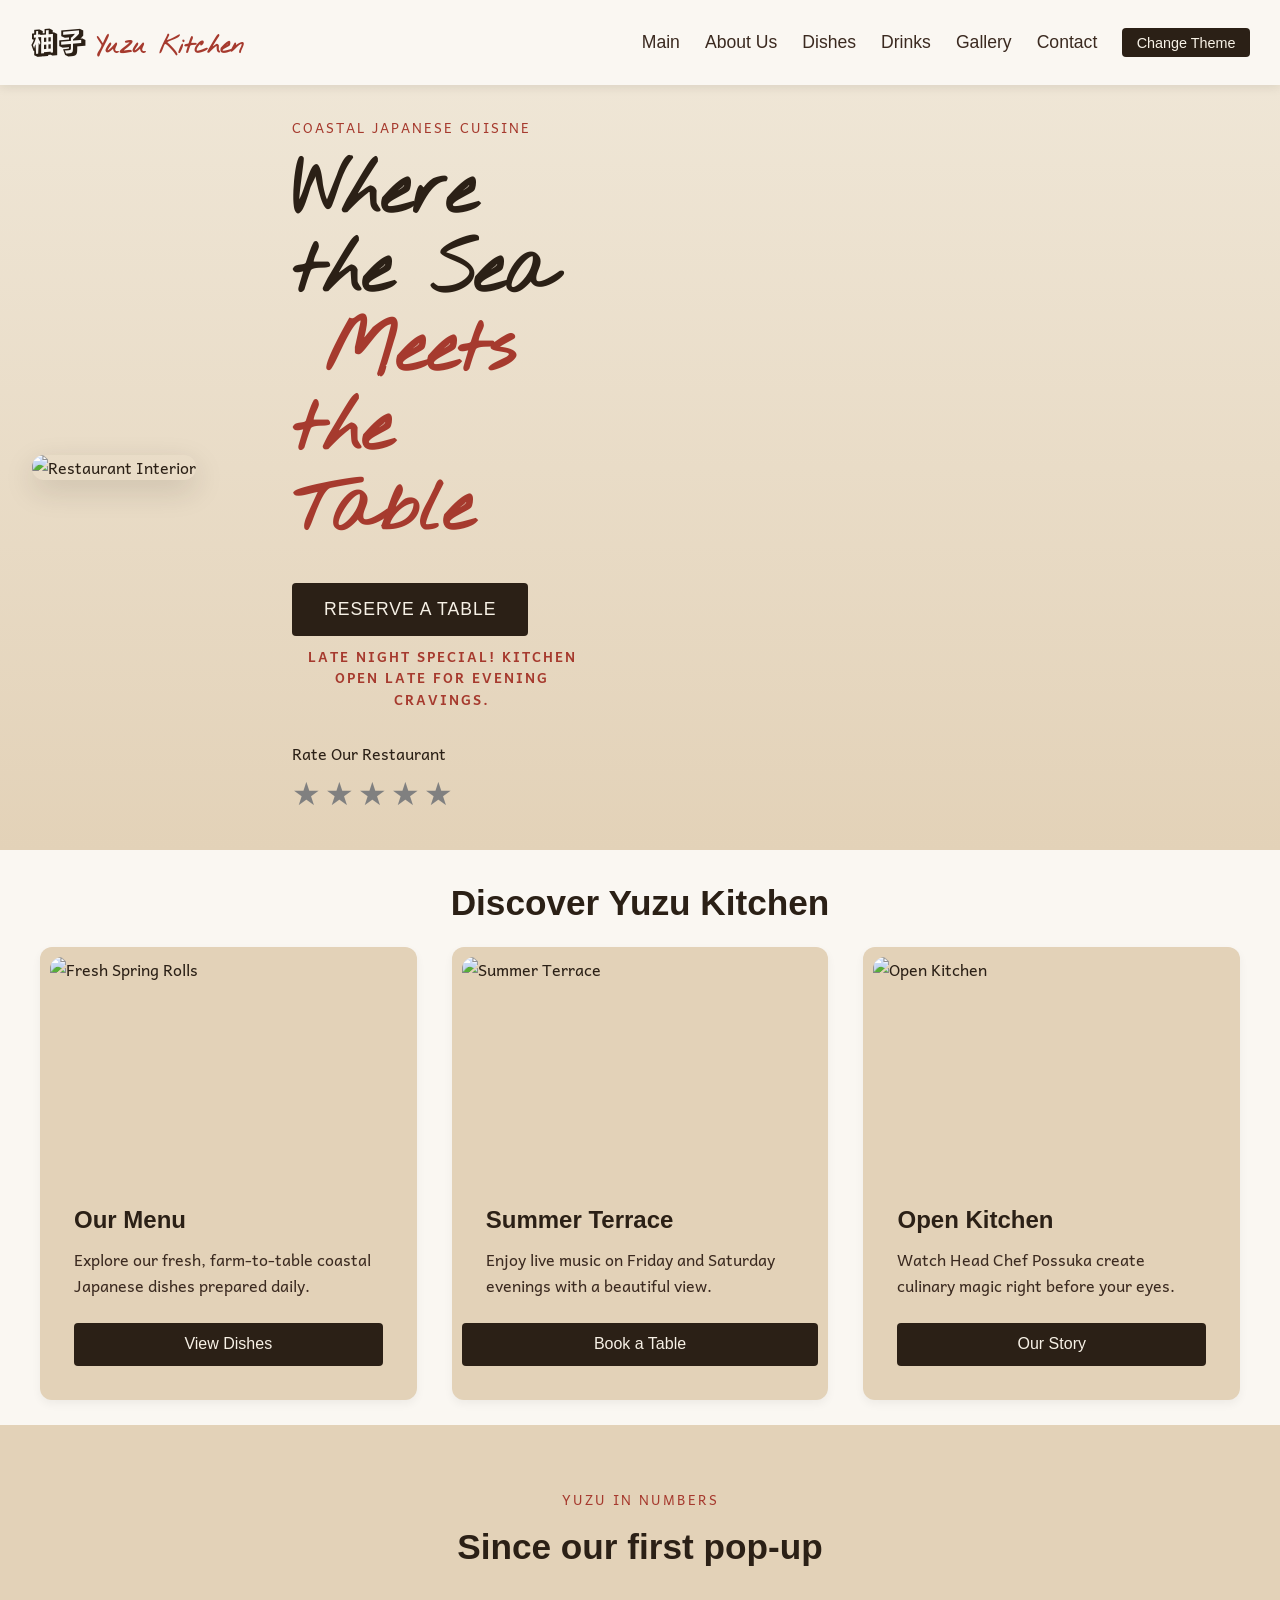
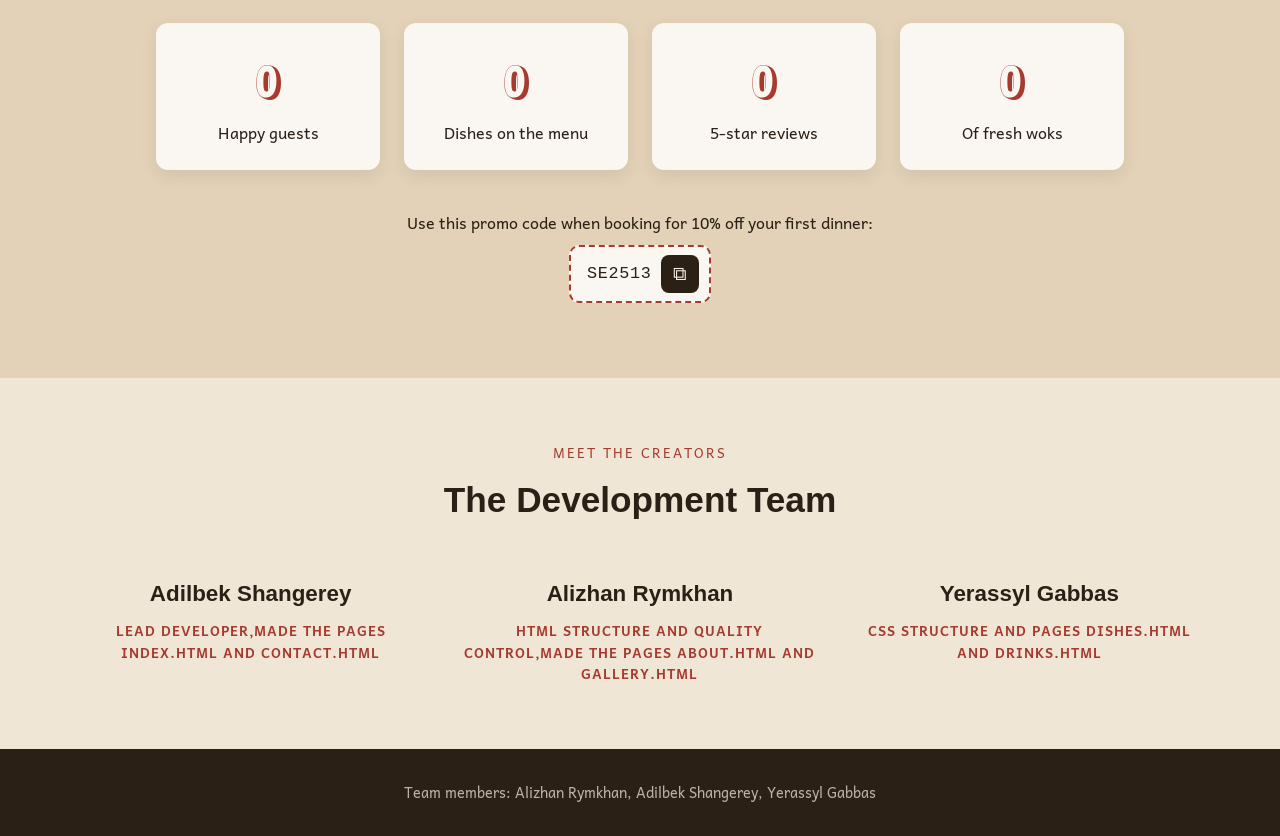
==== commit 1e83948f: "Little changes" ====
--- a/index.html
+++ b/index.html
@@ -14,6 +14,9 @@
 
 
     <link rel="stylesheet" href="css/style.css">
+
+    <!-- Assignment 6: jQuery from CDN -->
+    <script src="https://code.jquery.com/jquery-4.0.0.min.js"></script>
 </head>
 <body>
     <header id="main-header">
@@ -81,10 +84,48 @@
                     <h3>Open Kitchen</h3>
                     <p>Watch Head Chef Possuka create culinary magic right before your eyes.</p>
                     <a href="about.html"><button>Our Story</button></a>
-                </div>                    
-            </div>
-        </section>
-        
+                </div>
+            </div>
+        </section>
+
+        <!-- Assignment 6, Task 5: animated number counter -->
+        <section class="section stats-section">
+            <div class="container">
+                <p class="eyebrow" style="text-align: center;">Yuzu in numbers</p>
+                <h2 class="team-title">Since our first pop-up</h2>
+                <div class="stats-grid">
+                    <div class="stat">
+                        <span class="stat-number" data-target="12000" data-suffix="+">0</span>
+                        <p>Happy guests</p>
+                    </div>
+                    <div class="stat">
+                        <span class="stat-number" data-target="45" data-suffix="">0</span>
+                        <p>Dishes on the menu</p>
+                    </div>
+                    <div class="stat">
+                        <span class="stat-number" data-target="850" data-suffix="+">0</span>
+                        <p>5-star reviews</p>
+                    </div>
+                    <div class="stat">
+                        <span class="stat-number" data-target="6" data-suffix=" yrs">0</span>
+                        <p>Of fresh woks</p>
+                    </div>
+                </div>
+
+                <!-- Assignment 6, Task 8: copy to clipboard -->
+                <div class="promo-box">
+                    <p>Use this promo code when booking for 10% off your first dinner:</p>
+                    <div class="copy-snippet">
+                        <code class="copy-text">SE2513</code>
+                        <button type="button" class="copy-btn" aria-label="Copy promo code">
+                            <span class="copy-icon">⧉</span>
+                            <span class="copy-tooltip">Copied to clipboard!</span>
+                        </button>
+                    </div>
+                </div>
+            </div>
+        </section>
+
         <section class="section team-section">
             <div class="container">
                 <p class="eyebrow" style="text-align: center;">Meet the Creators</p>
--- a/css/style.css
+++ b/css/style.css
@@ -898,4 +898,306 @@
     grid-template-columns: 1fr;
     grid-template-rows: repeat(9, 220px);
   }
-}+}
+
+/* =====================================================
+   Assignment 6 — jQuery features
+   ===================================================== */
+
+/* Task 4: scroll progress bar */
+#scroll-progress {
+  position: fixed;
+  top: 0;
+  left: 0;
+  height: 6px;
+  width: 0;
+  z-index: 3000;
+  background: linear-gradient(90deg, #f6d365, #fda085, #A63A2E, #5C6E4A, #f6d365);
+  background-size: 300% 100%;
+  animation: progress-shimmer 4s linear infinite;
+  border-radius: 0 6px 6px 0;
+  box-shadow: 0 0 10px rgba(253, 160, 133, 0.8);
+  transition: width 0.1s linear;
+}
+#scroll-progress::after {
+  content: "🍋";
+  position: absolute;
+  right: -10px;
+  top: -7px;
+  font-size: 16px;
+}
+#scroll-progress-label {
+  position: fixed;
+  bottom: 20px;
+  left: 20px;
+  z-index: 3000;
+  padding: 2px 10px;
+  border-radius: 999px;
+  font-size: 0.8rem;
+  font-weight: bold;
+  background: var(--color-btn-bg);
+  color: var(--color-btn-text);
+  opacity: 0.85;
+  display: none;
+}
+@keyframes progress-shimmer {
+  from { background-position: 0% 0; }
+  to   { background-position: 300% 0; }
+}
+
+/* Tasks 1-2: menu search + autocomplete */
+.menu-search,
+.faq-search {
+  position: relative;
+  max-width: 520px;
+  margin: 1rem auto 1.5rem;
+  padding: 0 16px;
+}
+.menu-search input,
+.faq-search input {
+  width: 100%;
+  box-sizing: border-box;
+  padding: 0.8rem 1rem 0.8rem 2.6rem;
+  font-size: 1rem;
+  border: 2px solid var(--color-input-border);
+  border-radius: 999px;
+  background: var(--color-input-bg) url("data:image/svg+xml,%3Csvg xmlns='http://www.w3.org/2000/svg' width='18' height='18' viewBox='0 0 24 24' fill='none' stroke='%23A63A2E' stroke-width='2.5'%3E%3Ccircle cx='11' cy='11' r='7'/%3E%3Cpath d='M20 20l-4-4'/%3E%3C/svg%3E") no-repeat 1rem center;
+  color: var(--color-input-text);
+  outline: none;
+  transition: border-color 0.2s ease, box-shadow 0.2s ease;
+}
+.menu-search input:focus,
+.faq-search input:focus {
+  border-color: var(--color-accent);
+  box-shadow: 0 0 0 4px rgba(166, 58, 46, 0.15);
+}
+.search-suggestions {
+  display: none;
+  position: absolute;
+  left: 16px;
+  right: 16px;
+  top: 3.4rem;
+  margin: 0;
+  padding: 0.3rem 0;
+  list-style: none;
+  background: var(--color-input-bg);
+  color: var(--color-input-text);
+  border: 1px solid var(--color-input-border);
+  border-radius: 12px;
+  box-shadow: 0 10px 25px rgba(0, 0, 0, 0.15);
+  z-index: 50;
+  max-height: 260px;
+  overflow-y: auto;
+}
+.search-suggestions li {
+  padding: 0.55rem 1.1rem;
+  cursor: pointer;
+  display: flex;
+  justify-content: space-between;
+  gap: 1rem;
+}
+.search-suggestions li small {
+  opacity: 0.6;
+}
+.search-suggestions li:hover,
+.search-suggestions li.active {
+  background: var(--color-hover-bg);
+}
+.search-suggestions li.no-results {
+  cursor: default;
+  opacity: 0.7;
+}
+.search-suggestions strong {
+  color: var(--color-accent);
+}
+.search-count {
+  text-align: center;
+  font-size: 0.9rem;
+  margin: 0.5rem 0 0;
+  min-height: 1.2em;
+  opacity: 0.8;
+}
+
+/* Task 3: search highlighting */
+mark.highlight {
+  background: linear-gradient(120deg, #ffe066 0%, #fda085 100%);
+  color: #2B2016;
+  padding: 0 2px;
+  border-radius: 3px;
+}
+
+/* Task 5: animated counter */
+.stats-section {
+  padding: 4rem 0;
+  background-color: var(--color-bg-card);
+}
+.stats-grid {
+  display: grid;
+  grid-template-columns: repeat(auto-fit, minmax(180px, 1fr));
+  gap: 1.5rem;
+  max-width: 1000px;
+  margin: 0 auto;
+  padding: 0 16px;
+}
+.stat {
+  text-align: center;
+  padding: 1.5rem 1rem;
+  border-radius: 12px;
+  background: var(--color-sand);
+  box-shadow: 0 6px 18px rgba(0, 0, 0, 0.08);
+}
+.stat-number {
+  display: block;
+  font-family: 'Rampart One', sans-serif;
+  font-size: 2.6rem;
+  color: var(--color-accent);
+}
+.stat p {
+  margin: 0.4rem 0 0;
+  color: var(--color-ink);
+}
+
+/* Task 6: loading spinner on submit */
+.spinner {
+  display: inline-block;
+  width: 1em;
+  height: 1em;
+  margin-right: 0.5em;
+  vertical-align: -0.15em;
+  border: 3px solid currentColor;
+  border-right-color: transparent;
+  border-radius: 50%;
+  animation: spin 0.7s linear infinite;
+}
+@keyframes spin {
+  to { transform: rotate(360deg); }
+}
+button:disabled,
+.submit-btn:disabled {
+  opacity: 0.7;
+  cursor: not-allowed;
+}
+
+/* Task 7: toast notifications */
+#toast-container {
+  position: fixed;
+  bottom: 20px;
+  right: 20px;
+  left: auto;
+  z-index: 4000;
+  display: flex;
+  flex-direction: column;
+  gap: 10px;
+  max-width: calc(100vw - 40px);
+}
+.toast {
+  display: none;
+  min-width: 240px;
+  max-width: 360px;
+  padding: 0.9rem 1.2rem;
+  border-radius: 10px;
+  color: #fff;
+  background: #2B2016;
+  border-left: 6px solid #5C6E4A;
+  box-shadow: 0 10px 25px rgba(0, 0, 0, 0.25);
+  font-size: 0.95rem;
+}
+.toast.toast-success { border-left-color: #6fcf73; }
+.toast.toast-info    { border-left-color: #f6d365; }
+.toast.toast-error   { border-left-color: #e74c3c; }
+.toast .toast-icon { margin-right: 0.5rem; }
+
+/* Task 8: copy to clipboard */
+.promo-box,
+.contact-info {
+  max-width: 520px;
+  margin: 2.5rem auto 0;
+  text-align: center;
+}
+.contact-info {
+  margin-top: 1.5rem;
+  text-align: left;
+}
+.contact-info h3 {
+  text-align: center;
+}
+.copy-snippet {
+  display: flex;
+  align-items: center;
+  gap: 0.6rem;
+  margin: 0.6rem auto;
+  padding: 0.5rem 0.6rem 0.5rem 1rem;
+  border: 2px dashed var(--color-accent);
+  border-radius: 10px;
+  background: var(--color-sand);
+  color: var(--color-ink);
+  max-width: 100%;
+  box-sizing: border-box;
+}
+.promo-box .copy-snippet {
+  display: inline-flex;
+}
+.copy-label {
+  font-weight: bold;
+  min-width: 4.5rem;
+}
+.copy-text {
+  flex: 1;
+  font-size: 1.05rem;
+  letter-spacing: 0.04em;
+  word-break: break-word;
+}
+.copy-btn {
+  position: relative;
+  border: none;
+  border-radius: 8px;
+  width: 2.4rem;
+  height: 2.4rem;
+  flex-shrink: 0;
+  cursor: pointer;
+  font-size: 1.2rem;
+  background: var(--color-btn-bg);
+  color: var(--color-btn-text);
+  transition: background-color 0.2s ease, transform 0.15s ease;
+}
+.copy-btn:hover { transform: scale(1.08); }
+.copy-btn.copied { background: #5C6E4A; color: #fff; }
+.copy-tooltip {
+  display: none;
+  position: absolute;
+  bottom: calc(100% + 8px);
+  right: 0;
+  white-space: nowrap;
+  padding: 0.3rem 0.6rem;
+  font-size: 0.8rem;
+  border-radius: 6px;
+  background: #2B2016;
+  color: #fff;
+  pointer-events: none;
+}
+.copy-tooltip::after {
+  content: "";
+  position: absolute;
+  top: 100%;
+  right: 0.9rem;
+  border: 5px solid transparent;
+  border-top-color: #2B2016;
+}
+
+/* Task 9: lazy loading */
+img.lazy {
+  opacity: 0;
+  min-height: 100%;
+  background: linear-gradient(90deg, var(--color-bg-card) 25%, var(--color-sand) 50%, var(--color-bg-card) 75%);
+  background-size: 200% 100%;
+  animation: lazy-shimmer 1.2s ease-in-out infinite;
+}
+.gallery-item:has(img.lazy) {
+  background: linear-gradient(90deg, var(--color-bg-card) 25%, var(--color-sand) 50%, var(--color-bg-card) 75%);
+  background-size: 200% 100%;
+  animation: lazy-shimmer 1.2s ease-in-out infinite;
+}
+@keyframes lazy-shimmer {
+  from { background-position: 200% 0; }
+  to   { background-position: -200% 0; }
+}
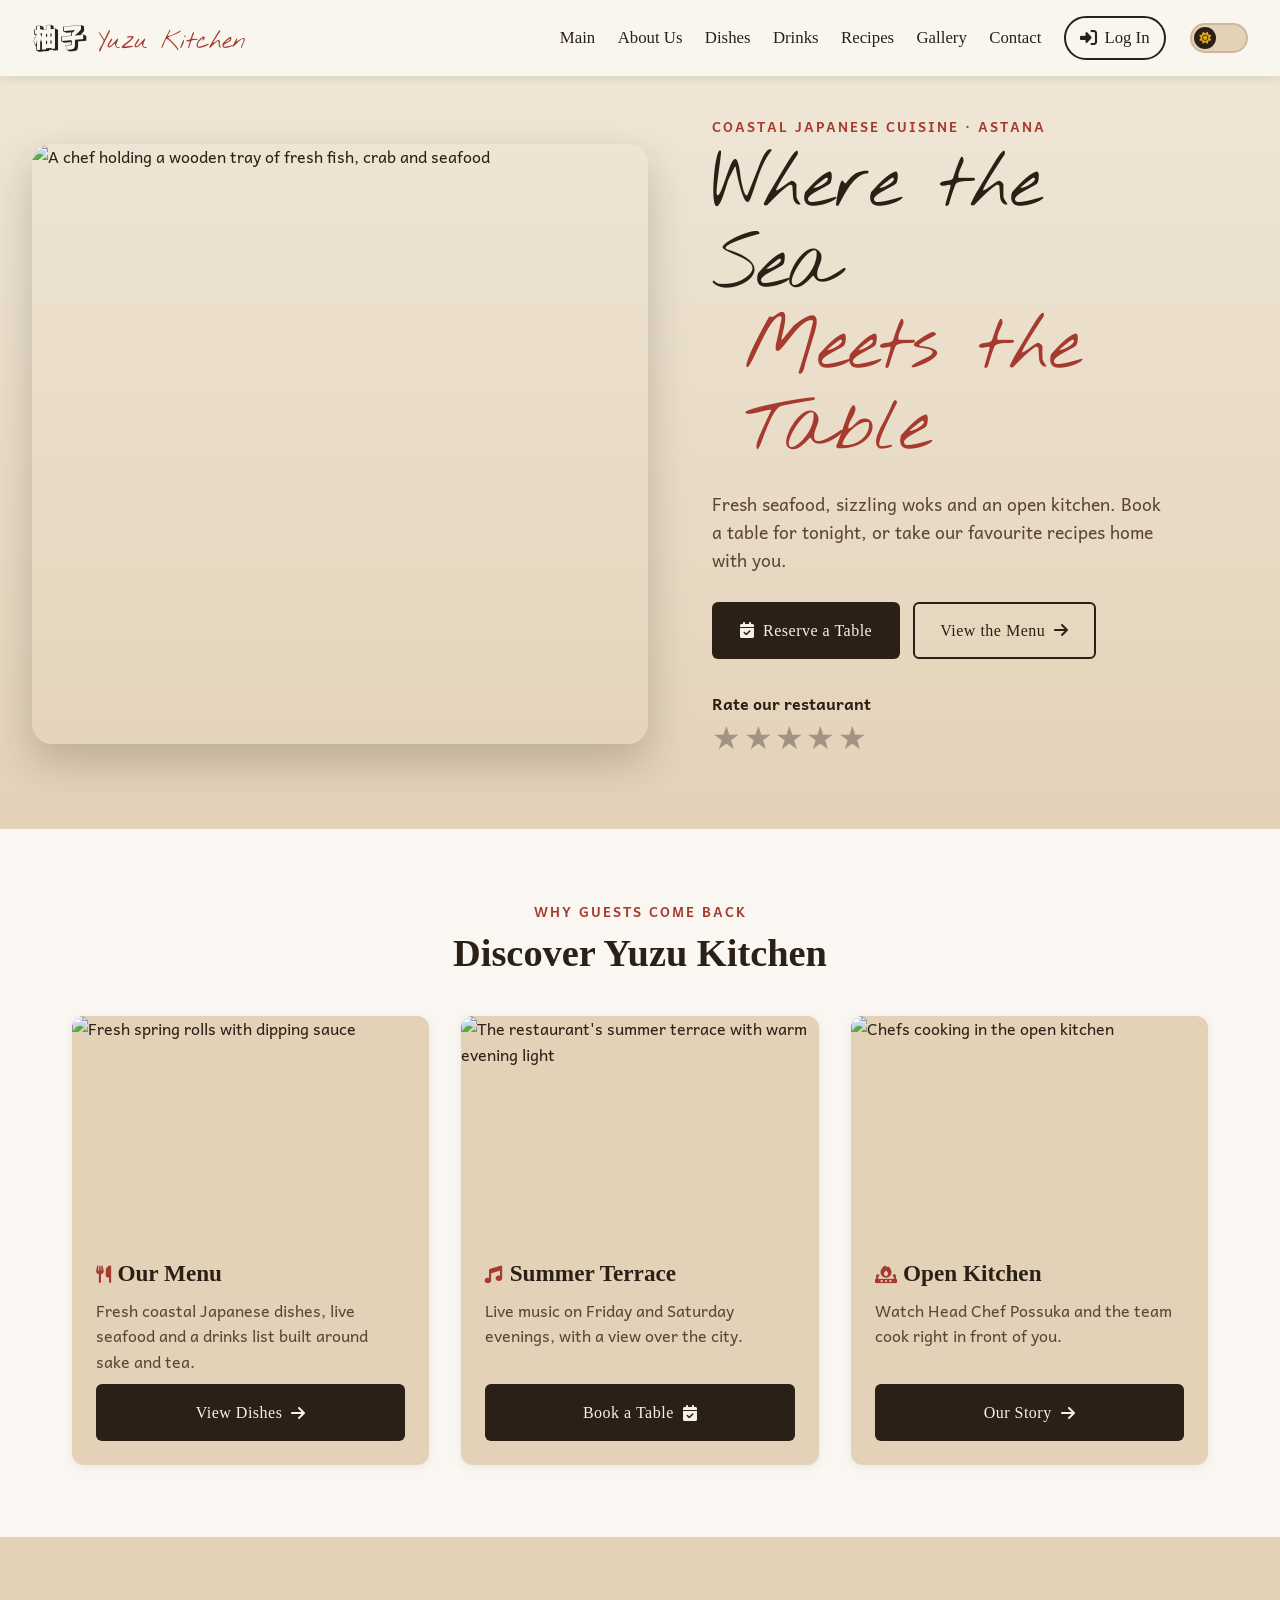
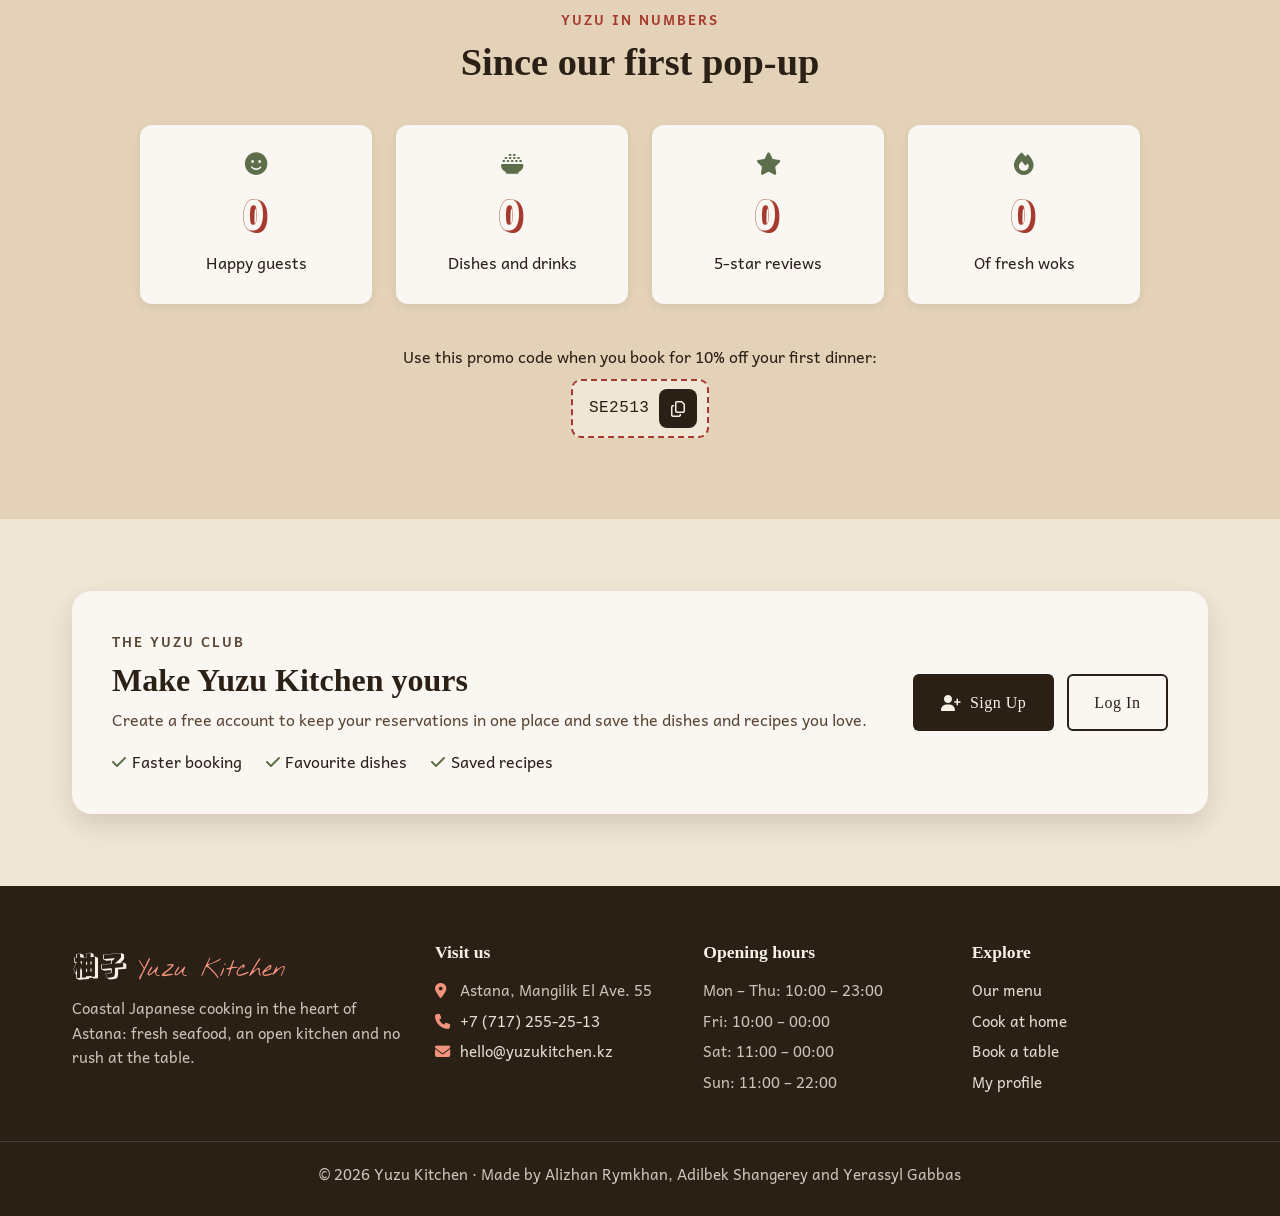
==== commit 9ee1d7cb: "comm" ====
--- a/index.html
+++ b/index.html
@@ -3,122 +3,161 @@
 <head>
     <meta charset="UTF-8">
     <meta name="viewport" content="width=device-width, initial-scale=1.0">
-    <title>Main - Yuzu Kitchen</title>
-
-    <!-- fonts -->
+    <meta name="description" content="Yuzu Kitchen is a coastal Japanese restaurant in Astana. Browse the menu, book a table online and cook our favourite Asian recipes at home.">
+    <title>Coastal Japanese Restaurant in Astana · Yuzu Kitchen</title>
+    <link rel="icon" href="images/favicon.svg" type="image/svg+xml">
+
+    <!-- Fonts and icons -->
     <link rel="preconnect" href="https://fonts.googleapis.com">
     <link rel="preconnect" href="https://fonts.gstatic.com" crossorigin>
-    <link href="https://fonts.googleapis.com/css2?family=Andika:ital,wght@0,400;0,700;1,400;1,700&family=BJCree:wght@400;500;600;700&family=Nothing+You+Could+Do&family=Rampart+One&display=swap" rel="stylesheet">
-
-
-
+    <link href="https://fonts.googleapis.com/css2?family=Andika:ital,wght@0,400;0,700;1,400&family=BJCree:wght@400;600;700&family=Nothing+You+Could+Do&family=Rampart+One&display=swap" rel="stylesheet">
+    <link rel="stylesheet" href="https://cdnjs.cloudflare.com/ajax/libs/font-awesome/6.5.2/css/all.min.css">
 
     <link rel="stylesheet" href="css/style.css">
 
-    <!-- Assignment 6: jQuery from CDN -->
+    <!-- Applies the saved light / dark theme before the page is drawn -->
+    <script src="js/theme.js"></script>
+    <!-- jQuery (used by js/script.js) -->
     <script src="https://code.jquery.com/jquery-4.0.0.min.js"></script>
 </head>
 <body>
+    <a class="skip-link" href="#main">Skip to content</a>
+
     <header id="main-header">
-        <div>
-        <h1 id="kanji">柚子</h1>
-        <h1 id="yuzu">Yuzu Kitchen</h1>
-        </div>
-        <nav>
+        <a href="index.html" class="brand" aria-label="Yuzu Kitchen, home page">
+            <span class="brand-kanji" aria-hidden="true">柚子</span>
+            <span class="brand-name">Yuzu Kitchen</span>
+        </a>
+
+        <nav class="main-nav" id="main-nav" aria-label="Main">
             <a href="index.html">Main</a>
             <a href="about.html">About Us</a>
-            <a href="Dishes.html">Dishes</a>
-            <a href="Drinks.html">Drinks</a>
+            <a href="dishes.html">Dishes</a>
+            <a href="drinks.html">Drinks</a>
+            <a href="recipes.html">Recipes</a>
             <a href="gallery.html">Gallery</a>
             <a href="contact.html">Contact</a>
-            <button id="bg-toggle-btn" class="theme-btn">Change Theme</button>
+            <!-- Changes to the user's name after logging in (js/script.js) -->
+            <a href="login.html" class="nav-account" id="nav-account"><i class="fa-solid fa-right-to-bracket" aria-hidden="true"></i> Log In</a>
         </nav>
+
+        <button type="button" class="theme-switch" id="theme-switch" role="switch" aria-checked="false" aria-label="Dark mode">
+            <span class="theme-switch-track"><span class="theme-switch-thumb"><i class="fa-solid fa-sun" aria-hidden="true"></i></span></span>
+        </button>
+
+        <button type="button" class="nav-toggle" id="nav-toggle" aria-label="Open menu" aria-expanded="false" aria-controls="main-nav">
+            <span></span><span></span><span></span>
+        </button>
     </header>
-    <main>
-        <section class="main-block">
-            <div class="main-block-image">
-                <img src="images/HeroImage.jpg" alt="Restaurant Interior">
-            </div>
-            <div id="main-text-main-block">
-                <p class="eyebrow">Coastal Japanese Cuisine</p>
-                <h2>Where the Sea<br><span>Meets the Table</span></h2>
-                <button id="open-modal-btn" class="submit-btn reserve-btn open-modal-btn">Reserve a Table</button>
-                <div class="rating-container">
-                    <p id="time-greeting" class="eyebrow" style="text-align: center; font-weight: bold; margin: 10px;"></p>
-                <p style="margin-top: 30px;">Rate Our Restaurant</p>
-                    <span class="star" style="font-size: 2rem; cursor: pointer; color: gray;">★</span>
-                    <span class="star" style="font-size: 2rem; cursor: pointer; color: gray;">★</span>
-                    <span class="star" style="font-size: 2rem; cursor: pointer; color: gray;">★</span>
-                    <span class="star" style="font-size: 2rem; cursor: pointer; color: gray;">★</span>
-                    <span class="star" style="font-size: 2rem; cursor: pointer; color: gray;">★</span>
-                </div>
-            </div>
-
-            
+
+    <main id="main">
+        <section class="hero-home">
+            <div class="hero-home-image">
+                <img src="images/HeroImage.jpg" alt="A chef holding a wooden tray of fresh fish, crab and seafood">
+            </div>
+            <div class="hero-home-text">
+                <p class="eyebrow">Coastal Japanese cuisine · Astana</p>
+                <h1 class="hero-title">Where the Sea <span>Meets the Table</span></h1>
+                <p class="hero-lead">Fresh seafood, sizzling woks and an open kitchen. Book a table for tonight, or take our favourite recipes home with you.</p>
+                <div class="button-row">
+                    <button type="button" class="btn btn-primary" data-open-modal="booking-modal"><i class="fa-solid fa-calendar-check" aria-hidden="true"></i> Reserve a Table</button>
+                    <a href="dishes.html" class="btn btn-outline">View the Menu <i class="fa-solid fa-arrow-right" aria-hidden="true"></i></a>
+                </div>
+
+                <p id="time-greeting" class="greeting"></p>
+
+                <div class="rating">
+                    <p class="rating-label" id="rating-label">Rate our restaurant</p>
+                    <div class="rating-stars" role="group" aria-labelledby="rating-label">
+                        <button type="button" class="star" aria-label="1 star">★</button>
+                        <button type="button" class="star" aria-label="2 stars">★</button>
+                        <button type="button" class="star" aria-label="3 stars">★</button>
+                        <button type="button" class="star" aria-label="4 stars">★</button>
+                        <button type="button" class="star" aria-label="5 stars">★</button>
+                    </div>
+                    <p class="rating-note" id="rating-note" aria-live="polite"></p>
+                </div>
+            </div>
         </section>
 
-        <section class="cards">
-            
-            <h2>Discover Yuzu Kitchen</h2>
-            <div class="card-container">
-                
-                <div class="card">
-                    <img src="https://images.themodernproper.com/production/posts/2022/FreshSpringRolls_Shot5_82.jpg?w=1200&h=630&q=82&fm=jpg&fit=crop&dm=1756130992&s=eb3527176b3b8041e1d62870b2dfe906" alt="Fresh Spring Rolls">
-                    <h3>Our Menu</h3>
-                    <p>Explore our fresh, farm-to-table coastal Japanese dishes prepared daily.</p>
-                    <a href="Dishes.html"><button>View Dishes</button></a>
-                </div>
-            
-
-                
-                <div class="card">
-                    <img src="https://platform.dc.eater.com/wp-content/uploads/sites/9/chorus/uploads/chorus_asset/file/23236343/D85_0431_HDR.jpeg" alt="Summer Terrace">
-                    <h3>Summer Terrace</h3>
-                    <p>Enjoy live music on Friday and Saturday evenings with a beautiful view.</p>
-                    <button id="book-a-table-btn">Book a Table</button>
-                </div>
-
-                
-                <div class="card">
-                    <img src="https://dynamic-media-cdn.tripadvisor.com/media/photo-o/33/31/a4/da/888-restaurant-open-kitchen.jpg?w=1200&h=1200&s=1" alt="Open Kitchen">
-                    <h3>Open Kitchen</h3>
-                    <p>Watch Head Chef Possuka create culinary magic right before your eyes.</p>
-                    <a href="about.html"><button>Our Story</button></a>
+        <section class="section section--surface">
+            <div class="container">
+                <div class="section-header">
+                    <p class="eyebrow">Why guests come back</p>
+                    <h2 class="section-title">Discover Yuzu Kitchen</h2>
+                </div>
+                <div class="card-container">
+                    <article class="card">
+                        <div class="card-image">
+                            <img src="https://images.themodernproper.com/production/posts/2022/FreshSpringRolls_Shot5_82.jpg?w=1200&amp;h=630&amp;q=82&amp;fm=jpg&amp;fit=crop&amp;dm=1756130992&amp;s=eb3527176b3b8041e1d62870b2dfe906" alt="Fresh spring rolls with dipping sauce" loading="lazy">
+                        </div>
+                        <div class="card-body">
+                            <h3><i class="fa-solid fa-utensils" aria-hidden="true"></i>Our Menu</h3>
+                            <p>Fresh coastal Japanese dishes, live seafood and a drinks list built around sake and tea.</p>
+                            <a href="dishes.html" class="btn btn-primary">View Dishes <i class="fa-solid fa-arrow-right" aria-hidden="true"></i></a>
+                        </div>
+                    </article>
+                    <article class="card">
+                        <div class="card-image">
+                            <img src="https://platform.dc.eater.com/wp-content/uploads/sites/9/chorus/uploads/chorus_asset/file/23236343/D85_0431_HDR.jpeg" alt="The restaurant's summer terrace with warm evening light" loading="lazy">
+                        </div>
+                        <div class="card-body">
+                            <h3><i class="fa-solid fa-music" aria-hidden="true"></i>Summer Terrace</h3>
+                            <p>Live music on Friday and Saturday evenings, with a view over the city.</p>
+                            <button type="button" class="btn btn-primary" data-open-modal="booking-modal">Book a Table <i class="fa-solid fa-calendar-check" aria-hidden="true"></i></button>
+                        </div>
+                    </article>
+                    <article class="card">
+                        <div class="card-image">
+                            <img src="https://dynamic-media-cdn.tripadvisor.com/media/photo-o/33/31/a4/da/888-restaurant-open-kitchen.jpg?w=1200&amp;h=1200&amp;s=1" alt="Chefs cooking in the open kitchen" loading="lazy">
+                        </div>
+                        <div class="card-body">
+                            <h3><i class="fa-solid fa-fire-burner" aria-hidden="true"></i>Open Kitchen</h3>
+                            <p>Watch Head Chef Possuka and the team cook right in front of you.</p>
+                            <a href="about.html" class="btn btn-primary">Our Story <i class="fa-solid fa-arrow-right" aria-hidden="true"></i></a>
+                        </div>
+                    </article>
                 </div>
             </div>
         </section>
 
-        <!-- Assignment 6, Task 5: animated number counter -->
-        <section class="section stats-section">
+        <!-- Animated number counter -->
+        <section class="section section--card stats-section">
             <div class="container">
-                <p class="eyebrow" style="text-align: center;">Yuzu in numbers</p>
-                <h2 class="team-title">Since our first pop-up</h2>
+                <div class="section-header">
+                    <p class="eyebrow">Yuzu in numbers</p>
+                    <h2 class="section-title">Since our first pop-up</h2>
+                </div>
                 <div class="stats-grid">
                     <div class="stat">
+                        <i class="fa-solid fa-face-smile" aria-hidden="true"></i>
                         <span class="stat-number" data-target="12000" data-suffix="+">0</span>
                         <p>Happy guests</p>
                     </div>
                     <div class="stat">
-                        <span class="stat-number" data-target="45" data-suffix="">0</span>
-                        <p>Dishes on the menu</p>
+                        <i class="fa-solid fa-bowl-rice" aria-hidden="true"></i>
+                        <span class="stat-number" data-target="43" data-suffix="">0</span>
+                        <p>Dishes and drinks</p>
                     </div>
                     <div class="stat">
+                        <i class="fa-solid fa-star" aria-hidden="true"></i>
                         <span class="stat-number" data-target="850" data-suffix="+">0</span>
                         <p>5-star reviews</p>
                     </div>
                     <div class="stat">
+                        <i class="fa-solid fa-fire" aria-hidden="true"></i>
                         <span class="stat-number" data-target="6" data-suffix=" yrs">0</span>
                         <p>Of fresh woks</p>
                     </div>
                 </div>
 
-                <!-- Assignment 6, Task 8: copy to clipboard -->
+                <!-- Copy to clipboard -->
                 <div class="promo-box">
-                    <p>Use this promo code when booking for 10% off your first dinner:</p>
+                    <p>Use this promo code when you book for 10% off your first dinner:</p>
                     <div class="copy-snippet">
                         <code class="copy-text">SE2513</code>
                         <button type="button" class="copy-btn" aria-label="Copy promo code">
-                            <span class="copy-icon">⧉</span>
+                            <i class="copy-icon fa-regular fa-copy" aria-hidden="true"></i>
                             <span class="copy-tooltip">Copied to clipboard!</span>
                         </button>
                     </div>
@@ -126,86 +165,156 @@
             </div>
         </section>
 
-        <section class="section team-section">
+        <section class="section">
             <div class="container">
-                <p class="eyebrow" style="text-align: center;">Meet the Creators</p>
-                <h2 class="team-title">The Development Team</h2>
-                
-                <div class="team-grid">
-                    <div class="team-member">
-                        <h3>Adilbek Shangerey</h3>
-                        <p class="team-role">Lead Developer,Made the pages index.html and contact.html</p>
-                    </div>
-                    
-                    <div class="team-member">
-                        <h3>Alizhan Rymkhan</h3>
-                        <p class="team-role">HTML Structure and Quality Control,made the pages about.html and gallery.html</p>
-                    </div>
-                    
-                    <div class="team-member">
-                        <h3>Yerassyl Gabbas</h3>
-                        <p class="team-role">CSS structure and pages Dishes.html and Drinks.html</p>
+                <div class="club-band">
+                    <div>
+                        <p class="eyebrow">The Yuzu Club</p>
+                        <h2>Make Yuzu Kitchen yours</h2>
+                        <p>Create a free account to keep your reservations in one place and save the dishes and recipes you love.</p>
+                        <ul class="perk-list">
+                            <li><i class="fa-solid fa-check" aria-hidden="true"></i>Faster booking</li>
+                            <li><i class="fa-solid fa-check" aria-hidden="true"></i>Favourite dishes</li>
+                            <li><i class="fa-solid fa-check" aria-hidden="true"></i>Saved recipes</li>
+                        </ul>
+                    </div>
+                    <div class="button-row">
+                        <a href="signup.html" class="btn btn-primary"><i class="fa-solid fa-user-plus" aria-hidden="true"></i> Sign Up</a>
+                        <a href="login.html" class="btn btn-outline">Log In</a>
                     </div>
                 </div>
             </div>
         </section>
     </main>
     <footer id="site-footer">
-    <div class="container">
-        <p>Team members: Alizhan Rymkhan, Adilbek Shangerey, Yerassyl Gabbas</p>
-    </div> 
-    </footer> 
-
-    <div id="booking-modal" class="modal-overlay">
+        <div class="container footer-grid">
+            <div>
+                <p class="footer-logo"><span class="brand-kanji" aria-hidden="true">柚子</span> <span class="brand-name">Yuzu Kitchen</span></p>
+                <p>Coastal Japanese cooking in the heart of Astana: fresh seafood, an open kitchen and no rush at the table.</p>
+            </div>
+            <div>
+                <h2 class="footer-heading">Visit us</h2>
+                <p><i class="fa-solid fa-location-dot" aria-hidden="true"></i>Astana, Mangilik El Ave. 55</p>
+                <p><i class="fa-solid fa-phone" aria-hidden="true"></i><a href="tel:+77172552513">+7 (717) 255-25-13</a></p>
+                <p><i class="fa-solid fa-envelope" aria-hidden="true"></i><a href="mailto:hello@yuzukitchen.kz">hello@yuzukitchen.kz</a></p>
+            </div>
+            <div>
+                <h2 class="footer-heading">Opening hours</h2>
+                <p>Mon – Thu: 10:00 – 23:00</p>
+                <p>Fri: 10:00 – 00:00</p>
+                <p>Sat: 11:00 – 00:00</p>
+                <p>Sun: 11:00 – 22:00</p>
+            </div>
+            <div>
+                <h2 class="footer-heading">Explore</h2>
+                <ul class="footer-links">
+                    <li><a href="dishes.html">Our menu</a></li>
+                    <li><a href="recipes.html">Cook at home</a></li>
+                    <li><a href="contact.html">Book a table</a></li>
+                    <li><a href="profile.html">My profile</a></li>
+                </ul>
+            </div>
+        </div>
+        <p class="footer-bottom">© 2026 Yuzu Kitchen · Made by Alizhan Rymkhan, Adilbek Shangerey and Yerassyl Gabbas</p>
+    </footer>
+
+    <!-- Booking modal (opened by "Reserve a Table" / "Book a Table") -->
+    <div id="booking-modal" class="modal-overlay" role="dialog" aria-modal="true" aria-labelledby="booking-modal-title" aria-hidden="true">
         <div class="modal-content">
-        <span class="close-btn" id="close-modal-btn">&times;</span>
-        
-        <h2>Book a Table</h2>
-        <p style="text-align: center;">Please fill the form below, and our manager will contact you to confirm the booking.</p>
-        
-        <form id="contact-form" name="book-form" action="#" onsubmit="return validateForm()" method="POST">
-                <div class="form-group">
-                    <label for="name">Your Name:</label>
-                    <input type="text" id="name" name="name" class="form-control" required>
-                </div>
-
-                <div class="form-group">
-                    <label for="email">Your Email:</label>
-                    <input type="email" id="email" name="email" class="form-control" required>
-                </div>
-
-                <div class="form-group">
-                    <label for="hall">Choose Hall: </label>
-                    <select id="hall" name="hall" class="form-control">
-                        <option value="main">Main Hall</option>
-                        <option value="terrace">Summer-Terrace</option>
-                        <option value="vip">VIP-Room</option>
-                    </select>
-                </div>
-
-                <div class="form-group">
-                    <label>Table Type:</label><br>
-                    <input type="radio" id="table2" name="table_type" value="2_persons" checked>
-                    <label for="table2" style="display:inline; font-weight:normal;">For Two</label><br>
-                    
-                    <input type="radio" id="table4" name="table_type" value="4_persons">
-                    <label for="table4" style="display:inline; font-weight:normal;">For four</label><br>
-                    
-                    <input type="radio" id="tableLarge" name="table_type" value="large">
-                    <label for="tableLarge" style="display:inline; font-weight:normal;">For Big Company</label>
-                </div>
-
-                <div class="form-group">
-                    <label for="message">Your Requests</label>
-                    <textarea id="message" name="message" rows="4" class="form-control" placeholder="For example: Allergies, Kids Table and ETC...."></textarea>
-                </div>
-
-                <button type="submit" class="submit-btn" style="width: 100%;">Submit Request</button>
+            <button type="button" class="close-btn" aria-label="Close"><i class="fa-solid fa-xmark" aria-hidden="true"></i></button>
+            <div class="booking-block">
+                <h2 id="booking-modal-title">Book a Table</h2>
+                <p class="form-intro">Fill in the form and we'll keep a table ready for you.</p>
+                <form class="booking-form" id="booking-form" action="#" method="post" novalidate>
+                    <div class="form-row">
+                        <div class="form-group">
+                            <label for="booking-name">Your name</label>
+                            <input type="text" id="booking-name" name="name" class="form-control" autocomplete="name" placeholder="e.g. Aigerim Sultanova" data-validate="required name">
+                        </div>
+                        <div class="form-group">
+                            <label for="booking-email">Email</label>
+                            <input type="text" id="booking-email" name="email" class="form-control" inputmode="email" autocomplete="email" placeholder="name@example.com" data-validate="required email">
+                        </div>
+                    </div>
+
+                    <div class="form-row">
+                        <div class="form-group">
+                            <label for="booking-phone">Phone number</label>
+                            <input type="tel" id="booking-phone" name="phone" class="form-control" autocomplete="tel" placeholder="+7 701 234 56 78" data-validate="required phone">
+                        </div>
+                        <div class="form-group">
+                            <label for="booking-hall">Hall</label>
+                            <select id="booking-hall" name="hall" class="form-control" data-validate="required">
+                                <option value="">Choose a hall</option>
+                                <option value="main">Main Hall</option>
+                                <option value="terrace">Summer Terrace</option>
+                                <option value="vip">VIP Room</option>
+                            </select>
+                        </div>
+                    </div>
+
+                    <div class="form-row">
+                        <div class="form-group">
+                            <label for="booking-date">Date</label>
+                            <input type="date" id="booking-date" name="date" class="form-control" data-validate="required bookingDate" data-required-message="Please choose a date for your visit.">
+                        </div>
+                        <div class="form-group">
+                            <label for="booking-time">Time</label>
+                            <select id="booking-time" name="time" class="form-control" data-validate="required bookingTime" data-date-field="booking-date">
+                                <option value="">Choose a time</option>
+                            <option value="12:00">12:00</option>
+                            <option value="12:30">12:30</option>
+                            <option value="13:00">13:00</option>
+                            <option value="13:30">13:30</option>
+                            <option value="14:00">14:00</option>
+                            <option value="14:30">14:30</option>
+                            <option value="15:00">15:00</option>
+                            <option value="15:30">15:30</option>
+                            <option value="16:00">16:00</option>
+                            <option value="16:30">16:30</option>
+                            <option value="17:00">17:00</option>
+                            <option value="17:30">17:30</option>
+                            <option value="18:00">18:00</option>
+                            <option value="18:30">18:30</option>
+                            <option value="19:00">19:00</option>
+                            <option value="19:30">19:30</option>
+                            <option value="20:00">20:00</option>
+                            <option value="20:30">20:30</option>
+                            <option value="21:00">21:00</option>
+                            </select>
+                        </div>
+                    </div>
+
+                    <div class="form-group">
+                        <fieldset>
+                            <legend>Table</legend>
+                            <div class="radio-pills">
+                                <input type="radio" id="table-two" name="table_type" value="2_persons" checked>
+                                <label for="table-two"><i class="fa-solid fa-user-group" aria-hidden="true"></i> For two</label>
+                                <input type="radio" id="table-four" name="table_type" value="4_persons">
+                                <label for="table-four"><i class="fa-solid fa-users" aria-hidden="true"></i> For four</label>
+                                <input type="radio" id="table-large" name="table_type" value="large">
+                                <label for="table-large"><i class="fa-solid fa-people-group" aria-hidden="true"></i> Big company</label>
+                            </div>
+                        </fieldset>
+                    </div>
+
+                    <div class="form-group">
+                        <label for="booking-message">Special requests <span class="optional">(optional)</span></label>
+                        <textarea id="booking-message" name="message" rows="3" class="form-control" placeholder="Allergies, a kids' chair, a birthday cake..." data-validate="maxLength" data-max-length="300"></textarea>
+                        <p class="char-counter" data-for="booking-message" aria-hidden="true"></p>
+                    </div>
+
+                    <div class="form-alert" role="status" aria-live="polite"></div>
+
+                    <div class="form-actions">
+                        <button type="submit" class="btn btn-primary"><i class="fa-solid fa-calendar-check" aria-hidden="true"></i> Book my table</button>
+                        <button type="button" class="btn btn-ghost js-clear-form"><i class="fa-solid fa-eraser" aria-hidden="true"></i> Clear</button>
+                    </div>
                 </form>
+            </div>
         </div>
     </div>
-    <script src="script.js"></script>
-
-    
+    <script src="js/script.js"></script>
 </body>
-</html>+</html>
--- a/css/style.css
+++ b/css/style.css
@@ -1,425 +1,769 @@
-/* style.css */
-
+/* =====================================================================
+   Yuzu Kitchen — main stylesheet
+   ---------------------------------------------------------------------
+   1.  Design tokens (light + dark theme colours)
+   2.  Base styles and typography
+   3.  Layout helpers
+   4.  Buttons
+   5.  Header, navigation, theme switch
+   6.  Footer
+   7.  Home page
+   8.  About page
+   9.  Menu pages (Dishes / Drinks)
+   10. Recipes page (TheMealDB API)
+   11. Gallery page
+   12. Forms and validation
+   13. Booking (Contact page + modal)
+   14. Sign up / Log in pages
+   15. Profile page
+   16. Modals
+   17. Widgets (scroll ring, toasts, copy, spinner, lazy images)
+   18. Animations
+   19. Responsive layout
+   ===================================================================== */
+
+
+/* =====================================================================
+   1. Design tokens
+   ===================================================================== */
 :root {
   color-scheme: light;
-  --color-bg: #EFE6D6;
-  --color-bg-card: #E3D2B8;
-  --color-ink: #2B2016;
-  --color-wood: #3B2A20;
-  --color-cream: #F7F1E6;
-  --color-accent: #A63A2E;
+
+  /* Surfaces */
+  --color-bg: #EFE6D6;          /* page background */
+  --color-surface: #FAF7F2;     /* header, sections, panels */
+  --color-card: #E3D2B8;        /* cards and menu categories */
+  --color-hover-bg: #D6C1A1;
+
+  /* Text */
+  --color-ink: #2B2016;         /* main text */
+  --color-muted: #5B4636;       /* secondary text */
+
+  /* Brand */
+  --color-accent: #A63A2E;          /* accent text, links, icons */
+  --color-accent-strong: #A63A2E;   /* accent backgrounds (button hover) */
+  --color-on-accent: #FFF8F0;       /* text on accent backgrounds */
   --color-jade: #5C6E4A;
-  --color-sand: #FAF7F2;
-
-  /* Button colors */
+  --color-gold: #E0A526;
+
+  /* Buttons */
   --color-btn-bg: #2B2016;
   --color-btn-text: #F7F1E6;
 
-  /* Footer & philosophy section colors */
+  /* Forms */
+  --color-input-bg: #FFFFFF;
+  --color-input-text: #2B2016;
+  --color-input-border: #CDB89A;
+  --color-error: #B3261E;
+  --color-error-bg: #FBE3E1;
+  --color-success: #2E6B3A;
+  --color-success-bg: #DFF1E2;
+
+  /* Header / footer */
+  --color-header-bg: rgba(250, 247, 242, 0.94);
   --color-footer-bg: #2B2016;
   --color-footer-text: #F7F1E6;
-  --color-philosophy-bg: #2B2016;
-  --color-philosophy-text: #F7F1E6;
-
-  /* Form & booking block */
-  --color-booking-bg: rgba(250, 247, 242, 0.92);
-  --color-input-bg: #ffffff;
-  --color-input-text: #2B2016;
-  --color-input-border: #E3D2B8;
-
-  /* Hover */
-  --color-hover-bg: #d6c1a1;
-}
-
-* {
+
+  /* Lines and shadows */
+  --color-border: rgba(43, 32, 22, 0.14);
+  --shadow-sm: 0 2px 8px rgba(43, 32, 22, 0.08);
+  --shadow-md: 0 10px 25px rgba(43, 32, 22, 0.14);
+  --shadow-lg: 0 18px 40px rgba(43, 32, 22, 0.22);
+
+  /* Shapes and fonts */
+  --radius-sm: 6px;
+  --radius: 12px;
+  --radius-lg: 20px;
+  --header-height: 76px;
+  --font-body: 'Andika', 'Segoe UI', sans-serif;
+  --font-heading: 'BJCree', Georgia, serif;
+  --font-script: 'Nothing You Could Do', cursive;
+  --font-kanji: 'Rampart One', sans-serif;
+}
+
+/* Dark theme: js/theme.js sets data-theme="dark" on <html> */
+:root[data-theme="dark"] {
+  color-scheme: dark;
+
+  --color-bg: #1E1712;
+  --color-surface: #2B2016;
+  --color-card: #3B2A20;
+  --color-hover-bg: #4A3628;
+
+  --color-ink: #F7F1E6;
+  --color-muted: #D9C8B0;
+
+  --color-accent: #F2937D;          /* lighter red so it stays readable on dark */
+  --color-accent-strong: #B8473A;
+  --color-on-accent: #FFF8F0;
+
+  --color-btn-bg: #F7F1E6;
+  --color-btn-text: #2B2016;
+
+  --color-input-bg: #1E1712;
+  --color-input-text: #F7F1E6;
+  --color-input-border: #6B5544;
+  --color-error: #FF8A80;
+  --color-error-bg: #4A1F1B;
+  --color-success: #8BD39A;
+  --color-success-bg: #1F3A25;
+
+  --color-header-bg: rgba(43, 32, 22, 0.94);
+  --color-footer-bg: #140F0B;
+  --color-footer-text: #F7F1E6;
+
+  --color-border: rgba(247, 241, 230, 0.14);
+  --shadow-sm: 0 2px 8px rgba(0, 0, 0, 0.3);
+  --shadow-md: 0 10px 25px rgba(0, 0, 0, 0.35);
+  --shadow-lg: 0 18px 40px rgba(0, 0, 0, 0.45);
+}
+
+
+/* =====================================================================
+   2. Base styles and typography
+   ===================================================================== */
+*,
+*::before,
+*::after {
   margin: 0;
   padding: 0;
   box-sizing: border-box;
 }
 
-/* Default Layout (No Sidebar) */
-
-/* Popup Modal Styles */
-.modal-overlay {
-    display: none; /* Hidden by default */
-    position: fixed;
-    top: 0;
-    left: 0;
-    width: 100%;
-    height: 100%;
-    background-color: rgba(0, 0, 0, 0.65);
-    z-index: 2000;
-    justify-content: center;
-    align-items: center;
-    padding: 1rem;
-    backdrop-filter: blur(4px);
-}
-
-.modal-overlay.active {
-    display: flex; /* Displayed when 'active' class is added */
-}
-
-.modal-content {
-    background-color: var(--color-sand);
-    color: var(--color-ink);
-    padding: 2.5rem;
-    border-radius: 12px;
-    max-width: 550px;
-    width: 100%;
-    position: relative;
-    box-shadow: 0 15px 35px rgba(0, 0, 0, 0.3);
-    max-height: 90vh;
-    overflow-y: auto;
-}
-
-.close-btn {
-    position: absolute;
-    top: 15px;
-    right: 20px;
-    font-size: 28px;
-    font-weight: bold;
-    color: var(--color-ink);
-    cursor: pointer;
-    line-height: 1;
-    transition: color 0.2s ease;
-}
-
-.close-btn:hover {
-    color: var(--color-accent);
-}
-
-.reserve-btn {
-    cursor: pointer;
-    border: none;
-    border-radius: 4px;
+html {
+  scroll-padding-top: calc(var(--header-height) + 16px);
 }
 
 body {
   min-height: 100vh;
   display: grid;
-  grid-template-columns: 1fr;
+  grid-template-columns: minmax(0, 1fr);
   grid-template-rows: auto 1fr auto;
   grid-template-areas:
     "header"
     "main"
     "footer";
-  font-family: 'Andika', sans-serif;
+  font-family: var(--font-body);
+  font-size: 1rem;
+  line-height: 1.6;
   background-color: var(--color-bg);
   color: var(--color-ink);
-  line-height: 1.6;
-}
-
-/* Alternative Theme Overrides */
-body.alt-theme,
-body.dark-mode {
-    color-scheme: dark;
-    --color-bg: #2B2016;
-    --color-bg-card: #1F1812;
-    --color-sand: #3B2A20;
-    --color-ink: #F7F1E6;
-    --color-wood: #EFE6D6;
-
-    --color-btn-bg: #F7F1E6;
-    --color-btn-text: #2B2016;
-
-    --color-footer-bg: #18120C;
-    --color-footer-text: #F7F1E6;
-    --color-philosophy-bg: #1F1812;
-    --color-philosophy-text: #F7F1E6;
-
-    --color-booking-bg: rgba(43, 32, 22, 0.94);
-    --color-input-bg: #1F1812;
-    --color-input-text: #F7F1E6;
-    --color-input-border: #3B2A20;
-
-    --color-hover-bg: #2c1e15;
-}
-
-/* Specific Layout  */
-body.has-sidebar {
-  grid-template-columns: 200px 1fr ;
-  grid-template-areas:
-    "header  header"
-    "sidebar main"
-    "footer  footer";
-  column-gap: 2rem;
+  transition: background-color 0.3s ease, color 0.3s ease;
+}
+
+body.modal-open {
+  overflow: hidden;
 }
 
 header { grid-area: header; }
-aside  { grid-area: sidebar; }
 main   { grid-area: main; min-width: 0; }
 footer { grid-area: footer; }
 
-
-/* layout */
+h1, h2, h3, h4 {
+  font-family: var(--font-heading);
+  line-height: 1.2;
+  color: var(--color-ink);
+}
+
+img {
+  max-width: 100%;
+  display: block;
+}
+
+a {
+  color: var(--color-accent);
+}
+
+ul[class],
+ol[class] {
+  list-style: none;
+}
+
+button,
+input,
+select,
+textarea {
+  font: inherit;
+}
+
+:focus-visible {
+  outline: 3px solid var(--color-accent);
+  outline-offset: 2px;
+}
+
+/* "Skip to content" link for keyboard users */
+.skip-link {
+  position: absolute;
+  left: 1rem;
+  top: -100px;
+  z-index: 5000;
+  padding: 0.6rem 1rem;
+  border-radius: var(--radius-sm);
+  background: var(--color-btn-bg);
+  color: var(--color-btn-text);
+  text-decoration: none;
+}
+
+.skip-link:focus {
+  top: 1rem;
+}
+
+/* Hidden visually but still read by screen readers */
+.visually-hidden {
+  position: absolute;
+  width: 1px;
+  height: 1px;
+  overflow: hidden;
+  clip: rect(0 0 0 0);
+  white-space: nowrap;
+}
+
+
+/* =====================================================================
+   3. Layout helpers
+   ===================================================================== */
 .container {
+  width: 100%;
   max-width: 1200px;
   margin: 0 auto;
   padding: 0 2rem;
 }
 
+.container--narrow {
+  max-width: 820px;
+}
+
 .section {
-  padding: 4rem 0;
-}
-
-.grid {
-  display: grid;
-  gap: 2rem;
-}
-
-.grid--2 {
-  grid-template-columns: repeat(auto-fit, minmax(300px, 1fr));
+  padding: 4.5rem 0;
+}
+
+.section--surface {
+  background-color: var(--color-surface);
+}
+
+.section--card {
+  background-color: var(--color-card);
+}
+
+.section-header {
+  text-align: center;
+  max-width: 680px;
+  margin: 0 auto 2.5rem;
+}
+
+.section-title {
+  font-size: clamp(1.8rem, 3.5vw, 2.4rem);
+  margin-bottom: 0.75rem;
+}
+
+.section-lead {
+  color: var(--color-muted);
+  font-size: 1.05rem;
 }
 
 .eyebrow {
   text-transform: uppercase;
   letter-spacing: 2px;
   font-size: 0.85rem;
+  font-weight: 700;
   color: var(--color-accent);
   margin-bottom: 0.5rem;
 }
 
-/* Sidebar */
-.sidebar {
-  background-color: var(--color-bg-card);
-  padding: 2.5rem 2rem;
-  padding-left: 2rem;
-  border-radius: 12px; 
-  margin-top: 4rem; 
-}
-
-.sidebar-content {
-  position: sticky;
-  top: 120px; 
-  display: flex;
-  flex-direction: column;
-  gap: 1.5rem; 
-}
-
-.sidebar h2, .sidebar h3 {
-  font-family: 'BJCree', sans-serif;
-  color: var(--color-ink);
-  margin-bottom: 0;
-}
-
-.sidebar h2 {
-  font-size: 1.4rem;
-}
-
-.sidebar h3 {
+.page-title {
+  font-family: var(--font-kanji);
+  font-size: clamp(2.2rem, 6vw, 3.2rem);
+  font-weight: 400;
+  text-align: center;
+}
+
+.page-intro {
+  padding: 3rem 0 1.5rem;
+  text-align: center;
+}
+
+.page-intro .section-lead {
+  max-width: 620px;
+  margin: 0.75rem auto 0;
+}
+
+.grid {
+  display: grid;
+  gap: 2rem;
+}
+
+.grid--2 {
+  grid-template-columns: repeat(auto-fit, minmax(280px, 1fr));
+}
+
+.text-center {
+  text-align: center;
+}
+
+.section-cta {
+  margin-top: 2rem;
+  text-align: center;
+}
+
+
+/* =====================================================================
+   4. Buttons
+   ===================================================================== */
+.btn {
+  display: inline-flex;
+  align-items: center;
+  justify-content: center;
+  gap: 0.55rem;
+  padding: 0.85rem 1.6rem;
+  border: 2px solid transparent;
+  border-radius: var(--radius-sm);
+  font-family: var(--font-heading);
   font-size: 1rem;
-  color: var(--color-accent);
-  text-transform: uppercase;
-  letter-spacing: 1px;
-}
-
-.sidebar-info p {
-  color: var(--color-wood);
-  font-size: 0.95rem;
-  margin-top: 0.2rem;
-}
-
-.hours-table {
-  width: 100%;
-  border-collapse: collapse;
-  color: var(--color-wood);
-  font-size: 0.95rem;
-}
-
-.hours-table td {
-  padding: 0.8rem 0;
-  border-bottom: 1px dashed rgba(59, 42, 32, 0.3); 
-}
-
-
-.hours-table tr:last-child td {
-  border-bottom: none;
-}
-
-
-.hours-table tr td:first-child {
-  font-weight: bold;
-}
-
-.sidebar-link {
-  display: block;
-  text-align: center;
+  letter-spacing: 0.5px;
   text-decoration: none;
-  font-family: 'BJCree', sans-serif;
-  text-transform: uppercase;
-  letter-spacing: 1px;
+  white-space: nowrap;
+  cursor: pointer;
+  transition: background-color 0.25s ease, color 0.25s ease, border-color 0.25s ease,
+              transform 0.2s ease, box-shadow 0.25s ease;
+}
+
+.btn i {
+  transition: transform 0.3s ease;
+}
+
+.btn:hover {
+  transform: translateY(-2px);
+  box-shadow: var(--shadow-md);
+}
+
+.btn:active {
+  transform: translateY(0) scale(0.98);
+  box-shadow: none;
+}
+
+/* Small icon motions on hover */
+.btn:hover .fa-arrow-right { transform: translateX(4px); }
+.btn:hover .fa-rotate-right,
+.btn:hover .fa-arrows-rotate { transform: rotate(180deg); }
+.btn:hover .fa-calendar-check,
+.btn:hover .fa-utensils { transform: rotate(-12deg) scale(1.1); }
+
+.btn-primary {
   background-color: var(--color-btn-bg);
   color: var(--color-btn-text);
-  padding: 1rem 1.5rem;
-  border-radius: 6px;
-  transition: background-color 0.3s ease, color 0.3s ease, transform 0.2s ease;
-}
-
-.sidebar-link:hover {
-  background-color: var(--color-accent);
-  color: var(--color-cream);
-  transform: translateY(-3px); 
-}
-
-/* Header and navbar */
-
-/* Theme Toggle Button */
-.theme-btn {
-    background-color: var(--color-btn-bg);
-    color: var(--color-btn-text);
-    border: none;
-    padding: 0.4rem 0.9rem;
-    border-radius: 4px;
-    font-family: 'BJCree', sans-serif;
-    font-size: 0.9rem;
-    cursor: pointer;
-    transition: background-color 0.3s ease, color 0.3s ease, transform 0.2s ease;
-}
-
-.theme-btn:hover {
-    background-color: var(--color-accent);
-    color: var(--color-cream);
-    transform: translateY(-2px);
-}
-
+}
+
+.btn-primary:hover {
+  background-color: var(--color-accent-strong);
+  color: var(--color-on-accent);
+}
+
+.btn-outline {
+  background-color: transparent;
+  color: var(--color-ink);
+  border-color: var(--color-ink);
+}
+
+.btn-outline:hover {
+  background-color: var(--color-ink);
+  color: var(--color-bg);
+}
+
+.btn-ghost {
+  background-color: transparent;
+  color: var(--color-ink);
+  border-color: var(--color-border);
+}
+
+.btn-ghost:hover {
+  border-color: var(--color-accent);
+  color: var(--color-accent);
+  box-shadow: none;
+}
+
+.btn-danger {
+  background-color: transparent;
+  color: var(--color-error);
+  border-color: var(--color-error);
+}
+
+.btn-danger:hover {
+  background-color: var(--color-error);
+  color: var(--color-surface);
+}
+
+.btn-small {
+  padding: 0.45rem 0.9rem;
+  font-size: 0.9rem;
+}
+
+.btn-block {
+  width: 100%;
+}
+
+.btn:disabled,
+.btn:disabled:hover {
+  opacity: 0.7;
+  cursor: not-allowed;
+  transform: none;
+  box-shadow: none;
+}
+
+.button-row {
+  display: flex;
+  flex-wrap: wrap;
+  gap: 0.8rem;
+}
+
+
+/* =====================================================================
+   5. Header, navigation, theme switch
+   ===================================================================== */
 #main-header {
-  display: flex;
   position: sticky;
   top: 0;
   z-index: 1000;
-
-  background-color: var(--color-sand);
-  justify-content: space-between;
+  display: flex;
   align-items: center;
-
-  
-  
-  padding: 15px 30px;
-  height: 85px;
+  gap: 1.5rem;
+  height: var(--header-height);
+  padding: 0 2rem;
+  background-color: var(--color-header-bg);
+  backdrop-filter: blur(8px);
   box-shadow: 0 2px 10px rgba(43, 32, 22, 0.1);
 }
 
-#main-header div {
+/* Logo */
+.brand {
   display: flex;
   align-items: baseline;
-  gap: 10px;
-}
-
-h1#kanji {
-  font-family: 'Rampart One', sans-serif;
-  font-size: 28px;
+  gap: 0.6rem;
+  margin-right: auto;
+  text-decoration: none;
+  white-space: nowrap;
+}
+
+.brand-kanji {
+  font-family: var(--font-kanji);
+  font-size: 1.75rem;
   color: var(--color-ink);
 }
 
-h1#yuzu {
+.brand-name {
+  font-family: var(--font-script);
+  font-size: 1.5rem;
   color: var(--color-accent);
-  font-size: 24px;
-  font-family: 'Nothing You Could Do', cursive;
-}
-
-nav {
-  display: flex;
-  gap: 25px;   
-}
-
-nav a {
+}
+
+/* Links */
+.main-nav {
+  display: flex;
+  align-items: center;
+  gap: 1.4rem;
+}
+
+.main-nav a {
+  position: relative;
+  padding: 0.3rem 0;
+  font-family: var(--font-heading);
+  font-size: 1.05rem;
+  color: var(--color-ink);
   text-decoration: none;
-  font-family: 'BJCree', sans-serif;
-  color: var(--color-wood);
+  white-space: nowrap;
+  transition: color 0.25s ease;
+}
+
+/* Underline that grows from the centre on hover / for the current page */
+.main-nav a::after {
+  content: "";
+  position: absolute;
+  left: 0;
+  right: 0;
+  bottom: -2px;
+  height: 2px;
+  background-color: var(--color-accent);
+  transform: scaleX(0);
+  transition: transform 0.25s ease;
+}
+
+.main-nav a:hover,
+.main-nav a[aria-current="page"] {
+  color: var(--color-accent);
+}
+
+.main-nav a:hover::after,
+.main-nav a[aria-current="page"]::after {
+  transform: scaleX(1);
+}
+
+/* Log in / Profile link */
+.main-nav .nav-account {
+  display: inline-flex;
+  align-items: center;
+  gap: 0.45rem;
+  padding: 0.4rem 0.9rem;
+  border: 2px solid var(--color-ink);
+  border-radius: 999px;
+  transition: background-color 0.25s ease, color 0.25s ease, border-color 0.25s ease;
+}
+
+.main-nav .nav-account::after {
+  display: none;
+}
+
+.main-nav .nav-account:hover,
+.main-nav .nav-account[aria-current="page"] {
+  background-color: var(--color-ink);
+  color: var(--color-bg);
+}
+
+/* Theme switch (role="switch") */
+.theme-switch {
+  flex-shrink: 0;
+  display: inline-flex;
+  align-items: center;
+  gap: 0.5rem;
+  padding: 0;
+  border: none;
+  background: none;
+  color: var(--color-ink);
+  cursor: pointer;
+}
+
+.theme-switch-track {
+  position: relative;
+  width: 58px;
+  height: 30px;
+  border-radius: 999px;
+  background-color: var(--color-card);
+  border: 2px solid var(--color-input-border);
+  transition: background-color 0.3s ease, border-color 0.3s ease;
+}
+
+.theme-switch-thumb {
+  position: absolute;
+  top: 2px;
+  left: 2px;
+  width: 22px;
+  height: 22px;
+  display: grid;
+  place-items: center;
+  border-radius: 50%;
+  background-color: var(--color-btn-bg);
+  color: var(--color-gold);
+  font-size: 0.75rem;
+  transition: transform 0.35s cubic-bezier(0.68, -0.4, 0.32, 1.4), background-color 0.3s ease;
+}
+
+.theme-switch-thumb i {
+  transition: transform 0.5s ease;
+}
+
+.theme-switch:hover .theme-switch-thumb i {
+  transform: rotate(90deg);   /* icon spins on hover */
+}
+
+.theme-switch[aria-checked="true"] .theme-switch-track {
+  background-color: #4A3628;
+  border-color: #6B5544;
+}
+
+.theme-switch[aria-checked="true"] .theme-switch-thumb {
+  transform: translateX(28px);
+}
+
+/* Hamburger button (shown on small screens only) */
+.nav-toggle {
+  display: none;
+  flex-direction: column;
+  justify-content: center;
+  gap: 5px;
+  width: 44px;
+  height: 44px;
+  padding: 10px;
+  border: none;
+  border-radius: var(--radius-sm);
+  background: none;
+  cursor: pointer;
+}
+
+.nav-toggle span {
+  display: block;
+  height: 3px;
+  border-radius: 3px;
+  background-color: var(--color-ink);
+  transition: transform 0.3s ease, opacity 0.3s ease;
+}
+
+/* The three lines turn into an "X" when the menu is open */
+.nav-open .nav-toggle span:nth-child(1) { transform: translateY(8px) rotate(45deg); }
+.nav-open .nav-toggle span:nth-child(2) { opacity: 0; }
+.nav-open .nav-toggle span:nth-child(3) { transform: translateY(-8px) rotate(-45deg); }
+
+
+/* =====================================================================
+   6. Footer
+   ===================================================================== */
+#site-footer {
+  background-color: var(--color-footer-bg);
+  color: var(--color-footer-text);
+  padding: 3.5rem 0 1.5rem;
+}
+
+.footer-grid {
+  display: grid;
+  grid-template-columns: 1.4fr 1fr 1fr 1fr;
+  gap: 2rem;
+}
+
+.footer-logo {
+  display: flex;
+  align-items: baseline;
+  gap: 0.6rem;
+  margin-bottom: 0.8rem;
+}
+
+#site-footer .brand-kanji,
+#site-footer .footer-heading {
+  color: var(--color-footer-text);
+}
+
+#site-footer .brand-name {
+  color: #F2937D;
+}
+
+.footer-heading {
   font-size: 1.1rem;
-  transition: color 0.3s ease;
-}
-
-nav a:hover {
+  margin-bottom: 0.9rem;
+}
+
+#site-footer p,
+#site-footer li {
+  font-size: 0.95rem;
+  color: rgba(247, 241, 230, 0.78);
+  margin-bottom: 0.4rem;
+}
+
+#site-footer a {
+  color: rgba(247, 241, 230, 0.9);
+  text-decoration: none;
+  transition: color 0.2s ease;
+}
+
+#site-footer a:hover {
+  color: #F2937D;
+}
+
+#site-footer i {
+  width: 1.2rem;
+  margin-right: 0.35rem;
+  color: #F2937D;
+}
+
+.footer-bottom {
+  margin-top: 2.5rem;
+  padding-top: 1.25rem;
+  border-top: 1px solid rgba(247, 241, 230, 0.15);
+  text-align: center;
+}
+
+
+/* =====================================================================
+   7. Home page
+   ===================================================================== */
+/* Hero */
+.hero-home {
+  display: grid;
+  grid-template-columns: 1.15fr 1fr;
+  align-items: center;
+  gap: 4rem;
+  padding: 2.5rem 2rem 3.5rem;
+  background: linear-gradient(180deg, var(--color-bg) 0%, var(--color-card) 100%);
+}
+
+.hero-home-image img {
+  width: 100%;
+  height: min(70vh, 600px);
+  object-fit: cover;
+  border-radius: var(--radius-lg);
+  box-shadow: var(--shadow-lg);
+}
+
+.hero-home-text {
+  max-width: 460px;
+}
+
+.hero-title {
+  font-family: var(--font-script);
+  font-weight: 400;
+  font-size: clamp(2.8rem, 6vw, 4.6rem);
+  line-height: 1.1;
+  margin: 0.5rem 0 1.25rem;
+}
+
+.hero-title span {
+  display: block;
   color: var(--color-accent);
-}
-
-/* hero */
-.hero {
-  min-height: 60vh;
-  display: flex;
-  align-items: center;
-  background:
-    linear-gradient(rgba(43, 32, 22, 0.65), rgba(43, 32, 22, 0.65)),
-    url('https://d267qvt8mf7rfa.cloudfront.net/restaurant/263/mainImage.jpg') center/cover no-repeat;
-  color: var(--color-cream);
-  text-align: center;
-}
-
-.hero h1 {
-  font-size: 2.5rem;
-  margin-bottom: 1rem;
-  font-family: 'BJCree', sans-serif;
-}
-
-/* index.html hero block main */
-
-.main-block {
-  display: flex;
-  align-items: center;
-  gap: 6rem;
-  background: linear-gradient(180deg, var(--color-bg) 0%, var(--color-bg-card) 100%);
-  padding: 2rem 2rem;
-  flex-wrap: wrap;
-}
-
-.main-block-image img {
-  max-width: 100%;
-  height: auto;
-  border-radius: 12px;
-  box-shadow: 0 10px 30px rgba(43, 32, 22, 0.15);
-}
-
-#main-text-main-block {
-  display: flex;
-  flex-direction: column;
-  align-items: flex-start; 
-  max-width: 300px;
-}
-
-#main-text-main-block h2 {
-  font-size: 4.5rem;
-  font-family: 'Nothing You Could Do', cursive;
-  color: var(--color-ink);
-  line-height: 1.1;
-  margin: 0.5rem 0 2rem 0;
-}
-
-
-#main-text-main-block h2 span {
-  color: var(--color-accent);
-  margin-left: 2rem; 
-}
-
-.reserve-btn {
-  text-decoration: none;
-  display: inline-block;
-  font-family: 'BJCree', sans-serif;
-  letter-spacing: 1px;
-  padding: 1rem 2.5rem;
-  text-transform: uppercase;
+  padding-left: 2rem;
+}
+
+.hero-lead {
+  color: var(--color-muted);
+  font-size: 1.1rem;
+  margin-bottom: 1.75rem;
+}
+
+.greeting {
+  margin-top: 2rem;
+  font-weight: 700;
+  color: var(--color-muted);
+}
+
+/* Star rating */
+.rating {
+  margin-top: 1.25rem;
+}
+
+.rating-label {
+  font-weight: 700;
+  margin-bottom: 0.25rem;
+}
+
+.rating-stars {
+  display: flex;
+  gap: 0.15rem;
+}
+
+.star {
+  border: none;
+  background: none;
+  font-size: 2rem;
+  line-height: 1;
+  color: #A39383;
+  cursor: pointer;
+  transition: transform 0.2s ease, color 0.2s ease;
+}
+
+.star:hover {
+  transform: scale(1.25) rotate(-8deg);
+}
+
+.star.is-active,
+.star.is-preview {
+  color: #FD7A1F;
+}
+
+.rating-note {
+  min-height: 1.4em;
   font-size: 0.9rem;
-}
-
-/* Cards section */
-.cards {
-  padding: 25px;
-  background-color: var(--color-sand);
-}
-
-.cards h2 {
-  text-align: center;
-  font-family: 'BJCree', sans-serif;
-  color: var(--color-ink);
-  margin-bottom: 1rem;
-  font-size: 2.2rem;
-}
-
-
+  color: var(--color-muted);
+}
+
+/* Feature cards */
 .card-container {
-  display: flex; 
-  gap: 2.2rem; 
-  justify-content: center;
+  display: grid;
+  grid-template-columns: repeat(auto-fit, minmax(260px, 1fr));
+  gap: 2rem;
   max-width: 1200px;
   margin: 0 auto;
 }
@@ -427,754 +771,1869 @@
 .card {
   display: flex;
   flex-direction: column;
-  background-color: var(--color-bg-card);
-  padding: 10px;
-  flex: 1;
-  box-shadow: 0 4px 10px rgba(0, 0, 0, 0.05);
-  border-radius: 12px;
-  transition: transform 0.3s ease, box-shadow 0.5s ease;
-}
-
-.card img {
+  overflow: hidden;
+  background-color: var(--color-card);
+  border-radius: var(--radius);
+  box-shadow: var(--shadow-sm);
+  transition: transform 0.3s ease, box-shadow 0.3s ease;
+}
+
+.card:hover {
+  transform: translateY(-8px);
+  box-shadow: var(--shadow-lg);
+}
+
+.card-image {
+  overflow: hidden;
+}
+
+.card-image img {
   width: 100%;
   height: 220px;
   object-fit: cover;
-  align-self: center;
-  border-radius: 12px;
-}
-
-.card h3 {
-  font-family: 'BJCree', sans-serif;
-  color: var(--color-ink);
-  padding: 1.5rem 1.5rem 0.5rem;
-  font-size: 1.5rem;
-}
-
-.card p {
-  padding: 0 1.5rem 1.5rem;
-  color: var(--color-wood);
-}
-
-.card a {
-    text-decoration: none;
-    margin: 0 1.5rem 1.5rem;
-}
-
-.card button {
-    width: 100%;
-    padding: 0.8rem 1.5rem;
-    background-color: var(--color-btn-bg);
-    color: var(--color-btn-text);
-    border: none;
-    border-radius: 4px;
-    font-family: 'BJCree', sans-serif;
-    font-size: 1rem;
-    cursor: pointer;
-    transition: background-color 0.3s ease, color 0.3s ease;
-}
-
-.card button:hover {
-    background-color: var(--color-accent);
-    color: var(--color-cream);
-}
-
-.card:hover {
-  transform: translateY(-10px);
-  box-shadow: 0 15px 25px rgba(0, 0, 0, 0.25);
-}
-
-/*  Content */
-.section--philosophy {
-  background-color: var(--color-philosophy-bg);
-  color: var(--color-philosophy-text);
-}
-
-.section--philosophy h2 {
-  margin-bottom: 1.5rem;
-  font-family: 'BJCree', sans-serif;
-}
-
-.section--philosophy ul {
-  padding-left: 1.5rem;
-}
-
-.section--philosophy li {
-  margin-bottom: 0.75rem;
-}
-
-.section--chef {
-  background-color: var(--color-sand);
-}
-
-.section--chef h2 {
-  margin-bottom: 2rem;
-  font-family: 'BJCree', sans-serif;
-}
-
-/* FAQ accordion */
-.section--faq {
-  background-color: var(--color-bg);
-}
-
-.section--faq h2 {
-  font-family: 'BJCree', sans-serif;
-  margin-bottom: 2rem;
-}
-
-.accordion {
-  max-width: 800px;
-}
-
-.accordion-item {
-  background-color: var(--color-sand);
-  border: 1px solid var(--color-bg-card);
-  border-radius: 8px;
-  margin-bottom: 1rem;
-  overflow: hidden;
-}
-
-.accordion-header {
-  display: flex;
-  justify-content: space-between;
-  align-items: center;
-  width: 100%;
-  padding: 1rem 1.5rem;
-  background-color: var(--color-bg-card);
-  color: var(--color-ink);
-  border: none;
-  font-family: 'BJCree', sans-serif;
-  font-size: 1.2rem;
-  text-align: left;
-  cursor: pointer;
-  transition: background-color 0.3s;
-}
-
-.accordion-header:hover {
-  background-color: var(--color-hover-bg);
-}
-
-.accordion-header:focus-visible {
-  outline: 2px solid var(--color-accent);
-  outline-offset: -2px;
-}
-
-.accordion-header::after {
-  content: "+";
-  font-size: 1.6rem;
+  transition: transform 0.5s ease;
+}
+
+.card:hover .card-image img {
+  transform: scale(1.06);
+}
+
+.card-body {
+  display: flex;
+  flex-direction: column;
+  flex: 1;
+  gap: 0.6rem;
+  padding: 1.5rem;
+}
+
+.card-body h3 {
+  font-size: 1.45rem;
+}
+
+.card-body h3 i {
   color: var(--color-accent);
-  transition: transform 0.3s ease;
-}
-
-.accordion-item.active .accordion-header::after {
-  transform: rotate(45deg);   /* "+" превращается в "×" */
-}
-
-.accordion-content {
-  max-height: 0;
-  overflow: hidden;
-  transition: max-height 0.4s ease;
-}
-
-.accordion-content p {
-  padding: 1.25rem 1.5rem;
-  color: var(--color-wood);
-}
-
-.chef-feature {
-  display: grid;
-  grid-template-columns: 1fr 1fr;
-  gap: 3rem;
-  align-items: center;
-}
-
-.chef-feature img {
-  width: 100%;
-  height: 450px;
-  object-fit: cover;
-  border-radius: 8px;
-}
-
-.reasons {
-  background-color: var(--color-sand);
-  padding: 4rem 2rem;
-  text-align: center;
-}
-
-.reasons h2 {
-  font-family: 'BJCree', sans-serif;
-  margin-bottom: 2rem;
-  color: var(--color-ink);
-}
-
-.reasons ul {
-  list-style: none;
-  display: grid;
-  grid-template-columns: repeat(auto-fit, minmax(200px, 1fr));
-  gap: 2rem;
-  max-width: 1000px;
-  margin: 0 auto;
-}
-
-/* Gallery */
-
-.gallery-stack {
-  display: grid;
-  grid-template-columns: repeat(3, 1fr);
-  grid-template-rows: repeat(3, 250px);
-  gap: 2rem;
-}
-
-.gallery-item {
-  position: relative;
-  overflow: hidden;
-  border-radius: 8px;
-}
-
-.gallery-item img {
-  width: 100%;
-  height: 100%;
-  object-fit: cover;
-  display: block;
-}
-
-.gallery-caption {
-  position: absolute;
-  inset: 0;
-  display: flex;
-  align-items: flex-end;
-  background: linear-gradient(to top, rgba(43, 32, 22, 0.85), rgba(43, 32, 22, 0) 60%);
-  opacity: 0;
-  transition: opacity 0.3s ease;
-}
-
-.gallery-caption p {
-  color: var(--color-cream);
-  font-size: 0.9rem;
-  font-style: italic;
-  padding: 1rem;
-  margin: 0;
-}
-
-.gallery-item:hover .gallery-caption {
-  opacity: 1;
-}
-
-
-/* Menu sections */
-.DishesDrinks-title {
-  font-family: 'Rampart One', sans-serif;
-  font-size: 50px;
-  color: var(--color-ink);
-  text-align: center;
-  margin-top: 20px;
-}
-
-details {
-  background-color: var(--color-sand);
-  color: var(--color-ink);
-  margin-bottom: 1rem;
-  border-radius: 8px;
-  overflow: hidden;
-  border: 1px solid var(--color-bg-card);
-}
-
-summary {
-  background-color: var(--color-bg-card);
-  color: var(--color-ink);
-  font-size: 1.5rem;
-  padding: 1rem 1.5rem;
-  cursor: pointer;
-  font-family: 'BJCree', sans-serif;
-  transition: background-color 0.3s;
-}
-
-
-
-summary:hover {
-  background-color: var(--color-hover-bg);
-}
-
-.Menumenu {
-  display: flex;
-  justify-content: space-between;
-  align-items: center;
-  padding: 1rem 1.5rem;
-  border-bottom: 1px solid var(--color-bg);
-}
-
-.Menumenu img {
-  border-radius: 50%;
-  object-fit: cover;
-  height: 80px;
-  width: 120px;
-}
-
-/* Contact.html */
-.contact-main {
-    position: relative;
-    display: flex;
-    justify-content: center;
-    align-items: center;
-    min-height: 80vh; 
-    overflow: hidden; 
-    padding: 4rem 2rem;
-}
-
-.contact-bg-img {
-    position: absolute;
-    top: 0;
-    left: 0;
-    width: 100%;
-    height: 100%;
-    object-fit: cover;
-    filter: blur(8px); 
-    transform: scale(1.1); 
-    z-index: -1; 
-}
-
-
-.booking-block {
-    position: relative;
-    z-index: 1;
-    text-align: left;
-    width: 100%;
-    max-width: 700px;
-    padding: 3rem;
-    background-color: var(--color-booking-bg); 
-    border-radius: 12px;
-    box-shadow: 0 15px 35px rgba(0, 0, 0, 0.25); 
-    backdrop-filter: blur(4px);
-}
-
-.booking-block h2 {
-    display: flex;
-    flex-direction: column;
-    align-items: center; 
-    text-align: center;
-    width: 100%;
-    font-family: 'BJCree', sans-serif;
-    margin-bottom: 0.5rem;
-    color: var(--color-ink);
-}
-
-.booking-block p {
-    padding-bottom: 25px;
-    color: var(--color-wood);
-}
-
-.form-group {
-    margin-bottom: 1.5rem;
-}
-
-.form-control:focus {
-  outline: none;
-  border-color: var(--color-accent);
-  box-shadow: 0 0 5px rgba(166, 58, 46, 0.3);
-}
-
-.form-group label {
-    display: block;
-    margin-bottom: 0.5rem;
-    font-weight: bold;
-    color: var(--color-wood);
-}
-
-.form-control {
-    width: 100%;
-    padding: 0.75rem;
-    border: 1px solid var(--color-input-border);
-    border-radius: 4px;
-    background-color: var(--color-input-bg);
-    color: var(--color-input-text);
-    font-family: inherit;
-}
-
-.form-control::placeholder {
-    color: var(--color-wood);
-    opacity: 0.7;
-}
-
-.form-control option {
-    background-color: var(--color-input-bg);
-    color: var(--color-input-text);
-}
-
-.form-control.input-error {
-    border-color: #e74c3c;
-}
-
-.submit-btn {
-    background-color: var(--color-btn-bg);
-    color: var(--color-btn-text);
-    border: none;
-    padding: 1rem 2rem;
-    font-size: 1.1rem;
-    border-radius: 4px;
-    cursor: pointer;
-    transition: background-color 0.3s ease, color 0.3s ease;
-}
-
-.submit-btn:hover {
-    background-color: var(--color-accent);
-    color: var(--color-cream);
-}
-
-/* universal about the team section */
-
-.team-section {
-    background-color: var(--color-bg); 
-    padding: 4rem 0;
-    border-top: 1px solid rgba(43, 32, 22, 0.08);
-}
-.team-title {
-    text-align: center;
-    font-family: 'BJCree', sans-serif;
-    color: var(--color-ink);
-    margin-bottom: 3rem;
-    font-size: 2.2rem;
-}
-.team-grid {
-    display: grid;
-    grid-template-columns: repeat(auto-fit, minmax(250px, 1fr));
-    gap: 2rem;
-    text-align: center;
-}
-
-.team-member h3 {
-    font-family: 'BJCree', sans-serif;
-    color: var(--color-ink);
-    margin-bottom: 0.5rem;
-    font-size: 1.4rem;
-}
-.team-role {
-    color: var(--color-accent);
-    font-weight: 700;
-    font-size: 0.85rem;
-    text-transform: uppercase;
-    letter-spacing: 1px;
-}
-
-/* footer */
-#site-footer {
-  background-color: var(--color-footer-bg);
-  color: var(--color-footer-text);
-  padding: 2rem 0;
-  text-align: center;
-  margin-top: auto;
-}
-
-#site-footer p {
-  font-size: 0.9rem;
-  color: rgba(247, 241, 230, 0.7);
-}
-
-/* adjustments */
-@media (max-width: 768px) {
-  #main-header {
-    flex-direction: column;
-    height: auto;
-    gap: 15px;
-    padding: 15px;
-  }
-  
-  .chef-feature, .grid--2 {
-    grid-template-columns: 1fr;
-  }
-  
-  #main-text-main-block {
-    font-size: 2.5rem;
-  }
-}
-
-@media (max-width: 768px) {
-  .gallery-stack {
-    grid-template-columns: repeat(2, 1fr);
-    grid-template-rows: repeat(5, 200px);
-  }
-}
-
-@media (max-width: 480px) {
-  .gallery-stack {
-    grid-template-columns: 1fr;
-    grid-template-rows: repeat(9, 220px);
-  }
-}
-
-/* =====================================================
-   Assignment 6 — jQuery features
-   ===================================================== */
-
-/* Task 4: scroll progress bar */
-#scroll-progress {
-  position: fixed;
-  top: 0;
-  left: 0;
-  height: 6px;
-  width: 0;
-  z-index: 3000;
-  background: linear-gradient(90deg, #f6d365, #fda085, #A63A2E, #5C6E4A, #f6d365);
-  background-size: 300% 100%;
-  animation: progress-shimmer 4s linear infinite;
-  border-radius: 0 6px 6px 0;
-  box-shadow: 0 0 10px rgba(253, 160, 133, 0.8);
-  transition: width 0.1s linear;
-}
-#scroll-progress::after {
-  content: "🍋";
-  position: absolute;
-  right: -10px;
-  top: -7px;
-  font-size: 16px;
-}
-#scroll-progress-label {
-  position: fixed;
-  bottom: 20px;
-  left: 20px;
-  z-index: 3000;
-  padding: 2px 10px;
-  border-radius: 999px;
-  font-size: 0.8rem;
-  font-weight: bold;
-  background: var(--color-btn-bg);
-  color: var(--color-btn-text);
-  opacity: 0.85;
-  display: none;
-}
-@keyframes progress-shimmer {
-  from { background-position: 0% 0; }
-  to   { background-position: 300% 0; }
-}
-
-/* Tasks 1-2: menu search + autocomplete */
-.menu-search,
-.faq-search {
-  position: relative;
-  max-width: 520px;
-  margin: 1rem auto 1.5rem;
-  padding: 0 16px;
-}
-.menu-search input,
-.faq-search input {
-  width: 100%;
-  box-sizing: border-box;
-  padding: 0.8rem 1rem 0.8rem 2.6rem;
-  font-size: 1rem;
-  border: 2px solid var(--color-input-border);
-  border-radius: 999px;
-  background: var(--color-input-bg) url("data:image/svg+xml,%3Csvg xmlns='http://www.w3.org/2000/svg' width='18' height='18' viewBox='0 0 24 24' fill='none' stroke='%23A63A2E' stroke-width='2.5'%3E%3Ccircle cx='11' cy='11' r='7'/%3E%3Cpath d='M20 20l-4-4'/%3E%3C/svg%3E") no-repeat 1rem center;
-  color: var(--color-input-text);
-  outline: none;
-  transition: border-color 0.2s ease, box-shadow 0.2s ease;
-}
-.menu-search input:focus,
-.faq-search input:focus {
-  border-color: var(--color-accent);
-  box-shadow: 0 0 0 4px rgba(166, 58, 46, 0.15);
-}
-.search-suggestions {
-  display: none;
-  position: absolute;
-  left: 16px;
-  right: 16px;
-  top: 3.4rem;
-  margin: 0;
-  padding: 0.3rem 0;
-  list-style: none;
-  background: var(--color-input-bg);
-  color: var(--color-input-text);
-  border: 1px solid var(--color-input-border);
-  border-radius: 12px;
-  box-shadow: 0 10px 25px rgba(0, 0, 0, 0.15);
-  z-index: 50;
-  max-height: 260px;
-  overflow-y: auto;
-}
-.search-suggestions li {
-  padding: 0.55rem 1.1rem;
-  cursor: pointer;
-  display: flex;
-  justify-content: space-between;
-  gap: 1rem;
-}
-.search-suggestions li small {
-  opacity: 0.6;
-}
-.search-suggestions li:hover,
-.search-suggestions li.active {
-  background: var(--color-hover-bg);
-}
-.search-suggestions li.no-results {
-  cursor: default;
-  opacity: 0.7;
-}
-.search-suggestions strong {
+  margin-right: 0.4rem;
+  font-size: 1.1rem;
+}
+
+.card-body p {
+  flex: 1;
+  color: var(--color-muted);
+}
+
+.card-price {
+  font-weight: 700;
   color: var(--color-accent);
-}
-.search-count {
-  text-align: center;
-  font-size: 0.9rem;
-  margin: 0.5rem 0 0;
-  min-height: 1.2em;
-  opacity: 0.8;
-}
-
-/* Task 3: search highlighting */
-mark.highlight {
-  background: linear-gradient(120deg, #ffe066 0%, #fda085 100%);
-  color: #2B2016;
-  padding: 0 2px;
-  border-radius: 3px;
-}
-
-/* Task 5: animated counter */
-.stats-section {
-  padding: 4rem 0;
-  background-color: var(--color-bg-card);
-}
+  font-size: 1.1rem;
+}
+
+/* Animated numbers */
 .stats-grid {
   display: grid;
   grid-template-columns: repeat(auto-fit, minmax(180px, 1fr));
   gap: 1.5rem;
   max-width: 1000px;
   margin: 0 auto;
-  padding: 0 16px;
-}
+}
+
 .stat {
   text-align: center;
-  padding: 1.5rem 1rem;
-  border-radius: 12px;
-  background: var(--color-sand);
-  box-shadow: 0 6px 18px rgba(0, 0, 0, 0.08);
-}
+  padding: 1.75rem 1rem;
+  border-radius: var(--radius);
+  background-color: var(--color-surface);
+  box-shadow: var(--shadow-sm);
+  transition: transform 0.3s ease;
+}
+
+.stat:hover {
+  transform: translateY(-4px);
+}
+
+.stat i {
+  font-size: 1.4rem;
+  color: var(--color-jade);
+  margin-bottom: 0.4rem;
+}
+
+:root[data-theme="dark"] .stat i {
+  color: #A9C08E;
+}
+
 .stat-number {
   display: block;
-  font-family: 'Rampart One', sans-serif;
-  font-size: 2.6rem;
+  font-family: var(--font-kanji);
+  font-size: 2.5rem;
   color: var(--color-accent);
 }
+
 .stat p {
-  margin: 0.4rem 0 0;
+  margin-top: 0.3rem;
+}
+
+/* Promo code */
+.promo-box {
+  max-width: 560px;
+  margin: 2.5rem auto 0;
+  text-align: center;
+}
+
+/* Join the club band */
+.club-band {
+  display: grid;
+  grid-template-columns: 1fr auto;
+  align-items: center;
+  gap: 2rem;
+  padding: 2.5rem;
+  border-radius: var(--radius-lg);
+  background-color: var(--color-surface);
+  box-shadow: var(--shadow-md);
+}
+
+.club-band h2 {
+  font-size: clamp(1.5rem, 3vw, 2rem);
+  margin-bottom: 0.5rem;
+}
+
+.club-band p {
+  color: var(--color-muted);
+}
+
+.perk-list {
+  display: flex;
+  flex-wrap: wrap;
+  gap: 0.5rem 1.5rem;
+  margin-top: 1rem;
+}
+
+.perk-list li i {
+  color: var(--color-jade);
+  margin-right: 0.35rem;
+}
+
+:root[data-theme="dark"] .perk-list li i {
+  color: #A9C08E;
+}
+
+
+/* =====================================================================
+   8. About page
+   ===================================================================== */
+/* About uses a sidebar next to the main content */
+body.has-sidebar {
+  grid-template-columns: 260px minmax(0, 1fr);
+  grid-template-areas:
+    "header  header"
+    "sidebar main"
+    "footer  footer";
+  column-gap: 2rem;
+}
+
+.sidebar {
+  grid-area: sidebar;
+}
+
+.sidebar {
+  align-self: start;
+  margin: 2rem 0 2rem 2rem;
+  padding: 2rem 1.5rem;
+  background-color: var(--color-card);
+  border-radius: var(--radius);
+  position: sticky;
+  top: calc(var(--header-height) + 1.5rem);
+}
+
+.sidebar-content {
+  display: flex;
+  flex-direction: column;
+  gap: 1.4rem;
+}
+
+.sidebar h2 {
+  font-size: 1.3rem;
+  margin-bottom: 0.4rem;
+}
+
+.sidebar h3 {
+  font-size: 0.95rem;
+  color: var(--color-accent);
+  text-transform: uppercase;
+  letter-spacing: 1px;
+}
+
+.sidebar p {
+  color: var(--color-muted);
+  font-size: 0.95rem;
+}
+
+.sidebar .btn {
+  padding: 0.8rem 1rem;
+  white-space: nowrap;
+}
+
+.hours-table {
+  width: 100%;
+  border-collapse: collapse;
+  font-size: 0.92rem;
+  color: var(--color-muted);
+}
+
+.hours-table td {
+  padding: 0.55rem 0;
+  border-bottom: 1px dashed var(--color-border);
+}
+
+.hours-table tr:last-child td {
+  border-bottom: none;
+}
+
+.hours-table td:first-child {
+  font-weight: 700;
+}
+
+.hours-table td:last-child {
+  text-align: right;
+}
+
+.open-status {
+  display: inline-flex;
+  align-items: center;
+  gap: 0.4rem;
+  padding: 0.35rem 0.8rem;
+  border-radius: 999px;
+  font-size: 0.85rem;
+  font-weight: 700;
+  background-color: var(--color-error-bg);
+  color: var(--color-error);
+}
+
+.open-status.is-open {
+  background-color: var(--color-success-bg);
+  color: var(--color-success);
+}
+
+/* Story hero with a dark photo overlay */
+.about-hero {
+  min-height: 50vh;
+  display: flex;
+  align-items: center;
+  padding: 4rem 0;
+  background:
+    linear-gradient(rgba(43, 32, 22, 0.7), rgba(43, 32, 22, 0.7)),
+    url('https://d267qvt8mf7rfa.cloudfront.net/restaurant/263/mainImage.jpg') center / cover no-repeat;
+  color: #F7F1E6;
+}
+
+.about-hero h1 {
+  color: #F7F1E6;
+  font-size: clamp(2rem, 4vw, 2.6rem);
+  margin-bottom: 1rem;
+  max-width: 720px;
+}
+
+.about-hero p {
+  max-width: 640px;
+  font-size: 1.1rem;
+}
+
+.about-hero .eyebrow {
+  color: #F2C1B5;
+}
+
+.belief-list {
+  display: grid;
+  grid-template-columns: repeat(auto-fit, minmax(240px, 1fr));
+  gap: 1.25rem;
+}
+
+.belief-list li {
+  display: flex;
+  gap: 1rem;
+  padding: 1.25rem;
+  border-radius: var(--radius);
+  background-color: var(--color-surface);
+  box-shadow: var(--shadow-sm);
+}
+
+.belief-list i {
+  font-size: 1.3rem;
+  color: var(--color-accent);
+  margin-top: 0.2rem;
+}
+
+.chef-feature {
+  display: grid;
+  grid-template-columns: 1fr 1fr;
+  gap: 3rem;
+  align-items: center;
+}
+
+.chef-feature h3 {
+  font-size: 1.5rem;
+  margin-bottom: 1rem;
+}
+
+.chef-feature p {
+  color: var(--color-muted);
+  margin-bottom: 1rem;
+}
+
+.chef-feature img {
+  width: 100%;
+  height: 440px;
+  object-fit: cover;
+  border-radius: var(--radius);
+  box-shadow: var(--shadow-md);
+}
+
+/* Team */
+.team-grid {
+  display: grid;
+  grid-template-columns: repeat(auto-fit, minmax(230px, 1fr));
+  gap: 1.5rem;
+}
+
+.team-member {
+  text-align: center;
+  padding: 1.75rem 1.25rem;
+  border-radius: var(--radius);
+  background-color: var(--color-surface);
+  box-shadow: var(--shadow-sm);
+  transition: transform 0.3s ease;
+}
+
+.team-member:hover {
+  transform: translateY(-4px);
+}
+
+.team-avatar {
+  width: 64px;
+  height: 64px;
+  display: grid;
+  place-items: center;
+  margin: 0 auto 1rem;
+  border-radius: 50%;
+  background-color: var(--color-btn-bg);
+  color: var(--color-btn-text);
+  font-family: var(--font-heading);
+  font-size: 1.3rem;
+}
+
+.team-member h3 {
+  font-size: 1.3rem;
+  margin-bottom: 0.4rem;
+}
+
+.team-role {
+  color: var(--color-muted);
+  font-size: 0.92rem;
+}
+
+/* FAQ accordion */
+.accordion {
+  max-width: 820px;
+}
+
+.accordion-item {
+  margin-bottom: 1rem;
+  overflow: hidden;
+  border: 1px solid var(--color-border);
+  border-radius: var(--radius-sm);
+  background-color: var(--color-surface);
+}
+
+.accordion-header {
+  display: flex;
+  justify-content: space-between;
+  align-items: center;
+  gap: 1rem;
+  width: 100%;
+  padding: 1rem 1.5rem;
+  border: none;
+  background-color: var(--color-card);
   color: var(--color-ink);
-}
-
-/* Task 6: loading spinner on submit */
+  font-family: var(--font-heading);
+  font-size: 1.15rem;
+  text-align: left;
+  cursor: pointer;
+  transition: background-color 0.3s ease;
+}
+
+.accordion-header:hover {
+  background-color: var(--color-hover-bg);
+}
+
+.accordion-header::after {
+  content: "+";
+  flex-shrink: 0;
+  font-size: 1.6rem;
+  color: var(--color-accent);
+  transition: transform 0.3s ease;
+}
+
+.accordion-item.active .accordion-header::after {
+  transform: rotate(45deg);   /* "+" turns into "×" */
+}
+
+.accordion-content {
+  max-height: 0;
+  overflow: hidden;
+  transition: max-height 0.4s ease;
+}
+
+.accordion-content p {
+  padding: 1.25rem 1.5rem;
+  color: var(--color-muted);
+}
+
+
+/* =====================================================================
+   9. Menu pages (Dishes / Drinks)
+   ===================================================================== */
+/* Search box (also used for the FAQ search and the recipe search) */
+.search-box {
+  position: relative;
+  max-width: 560px;
+  margin: 0 auto;
+}
+
+.search-input {
+  width: 100%;
+  padding: 0.85rem 1rem 0.85rem 2.8rem;
+  font-size: 1rem;
+  border: 2px solid var(--color-input-border);
+  border-radius: 999px;
+  background-color: var(--color-input-bg);
+  color: var(--color-input-text);
+  outline: none;
+  transition: border-color 0.2s ease, box-shadow 0.2s ease;
+}
+
+.search-input:focus {
+  border-color: var(--color-accent);
+  box-shadow: 0 0 0 4px rgba(166, 58, 46, 0.18);
+}
+
+.search-icon {
+  position: absolute;
+  left: 1.1rem;
+  top: 1.45rem;
+  transform: translateY(-50%);
+  color: var(--color-accent);
+  pointer-events: none;
+}
+
+.search-suggestions {
+  display: none;
+  position: absolute;
+  left: 0;
+  right: 0;
+  top: calc(100% - 2.2rem);
+  z-index: 50;
+  max-height: 280px;
+  overflow-y: auto;
+  padding: 0.3rem 0;
+  border: 1px solid var(--color-input-border);
+  border-radius: var(--radius);
+  background-color: var(--color-input-bg);
+  color: var(--color-input-text);
+  box-shadow: var(--shadow-md);
+}
+
+.search-suggestions li {
+  display: flex;
+  justify-content: space-between;
+  gap: 1rem;
+  padding: 0.55rem 1.1rem;
+  cursor: pointer;
+}
+
+.search-suggestions li small {
+  color: var(--color-muted);
+}
+
+.search-suggestions li:hover,
+.search-suggestions li.active {
+  background-color: var(--color-hover-bg);
+}
+
+.search-suggestions li.no-results {
+  cursor: default;
+  color: var(--color-muted);
+}
+
+.search-suggestions strong {
+  color: var(--color-accent);
+}
+
+.search-count {
+  min-height: 1.5em;
+  margin-top: 0.5rem;
+  font-size: 0.92rem;
+  text-align: center;
+  color: var(--color-muted);
+}
+
+/* Toolbar under the search: favourites filter + recent searches */
+.menu-tools {
+  display: flex;
+  flex-wrap: wrap;
+  align-items: center;
+  justify-content: center;
+  gap: 0.6rem 1rem;
+  margin-top: 0.75rem;
+}
+
+.recent-searches {
+  display: flex;
+  flex-wrap: wrap;
+  align-items: center;
+  justify-content: center;
+  gap: 0.4rem;
+}
+
+.recent-label {
+  font-size: 0.88rem;
+  color: var(--color-muted);
+}
+
+/* Small pill buttons (recent searches, cuisine filters) */
+.chip {
+  display: inline-flex;
+  align-items: center;
+  gap: 0.4rem;
+  padding: 0.35rem 0.9rem;
+  border: 1.5px solid var(--color-input-border);
+  border-radius: 999px;
+  background-color: var(--color-surface);
+  color: var(--color-ink);
+  font-size: 0.9rem;
+  cursor: pointer;
+  transition: background-color 0.2s ease, color 0.2s ease, border-color 0.2s ease, transform 0.2s ease;
+}
+
+.chip:hover {
+  border-color: var(--color-accent);
+  color: var(--color-accent);
+  transform: translateY(-2px);
+}
+
+.chip.is-active,
+.chip[aria-pressed="true"] {
+  background-color: var(--color-btn-bg);
+  border-color: var(--color-btn-bg);
+  color: var(--color-btn-text);
+}
+
+.chip-clear {
+  border: none;
+  background: none;
+  color: var(--color-muted);
+  font-size: 0.85rem;
+  text-decoration: underline;
+  cursor: pointer;
+}
+
+.chip-clear:hover {
+  color: var(--color-accent);
+}
+
+/* Categories */
+.menu-categories {
+  display: flex;
+  flex-direction: column;
+  gap: 1rem;
+  padding: 1.5rem 0 3rem;
+}
+
+.menu-category {
+  overflow: hidden;
+  border: 1px solid var(--color-border);
+  border-radius: var(--radius);
+  background-color: var(--color-surface);
+}
+
+.menu-category summary {
+  display: flex;
+  align-items: center;
+  gap: 0.75rem;
+  padding: 1rem 1.5rem;
+  font-family: var(--font-heading);
+  font-size: 1.4rem;
+  background-color: var(--color-card);
+  cursor: pointer;
+  list-style: none;
+  transition: background-color 0.3s ease;
+}
+
+.menu-category summary::-webkit-details-marker {
+  display: none;
+}
+
+.menu-category summary:hover {
+  background-color: var(--color-hover-bg);
+}
+
+.menu-category summary i {
+  color: var(--color-accent);
+  width: 1.5rem;
+  text-align: center;
+}
+
+/* Chevron that turns when the category opens */
+.menu-category summary::after {
+  content: "\f078";
+  font-family: "Font Awesome 6 Free";
+  font-weight: 900;
+  font-size: 0.9rem;
+  margin-left: auto;
+  color: var(--color-muted);
+  transition: transform 0.3s ease;
+}
+
+.menu-category[open] summary::after {
+  transform: rotate(180deg);
+}
+
+.menu-list {
+  display: grid;
+  grid-template-columns: repeat(auto-fill, minmax(320px, 1fr));
+  gap: 1rem;
+  padding: 1.25rem;
+}
+
+.menu-item {
+  display: flex;
+  align-items: center;
+  gap: 1rem;
+  padding: 0.75rem;
+  border-radius: var(--radius);
+  background-color: var(--color-bg);
+  transition: transform 0.25s ease, box-shadow 0.25s ease, background-color 0.4s ease;
+}
+
+.menu-item:hover {
+  transform: translateY(-3px);
+  box-shadow: var(--shadow-md);
+}
+
+.menu-item img {
+  width: 96px;
+  height: 80px;
+  flex-shrink: 0;
+  object-fit: cover;
+  border-radius: var(--radius-sm);
+}
+
+.menu-item-info {
+  flex: 1;
+  min-width: 0;
+}
+
+.menu-item-name {
+  font-size: 1.15rem;
+}
+
+.menu-item-price {
+  color: var(--color-accent);
+  font-weight: 700;
+}
+
+.menu-item.is-flashing {
+  background-color: #FFE066;
+  color: #2B2016;
+}
+
+.menu-item.is-flashing .menu-item-name {
+  color: #2B2016;
+}
+
+/* Heart button that saves a dish to favourites */
+.fav-btn {
+  flex-shrink: 0;
+  width: 42px;
+  height: 42px;
+  display: grid;
+  place-items: center;
+  border: none;
+  border-radius: 50%;
+  background-color: var(--color-surface);
+  color: var(--color-accent);
+  font-size: 1.15rem;
+  cursor: pointer;
+  transition: transform 0.2s ease, background-color 0.2s ease;
+}
+
+.fav-btn:hover {
+  transform: scale(1.15);
+  background-color: var(--color-card);
+}
+
+.fav-btn.is-saved i {
+  animation: heart-pop 0.4s ease;
+}
+
+.menu-empty {
+  display: none;
+  padding: 2rem;
+  text-align: center;
+  color: var(--color-muted);
+}
+
+/* Chef's specials (rendered by JavaScript) */
+.specials {
+  padding-bottom: 4rem;
+}
+
+
+/* =====================================================================
+   10. Recipes page (TheMealDB API)
+   ===================================================================== */
+.recipe-toolbar {
+  display: flex;
+  flex-direction: column;
+  gap: 1rem;
+  margin-bottom: 1.5rem;
+}
+
+.recipe-search-form {
+  display: flex;
+  align-items: flex-start;
+  gap: 0.75rem;
+  max-width: 640px;
+  width: 100%;
+  margin: 0 auto;
+}
+
+.recipe-search-form .form-group {
+  flex: 1;
+  margin-bottom: 0;
+}
+
+.recipe-search-form .search-box {
+  max-width: none;
+}
+
+.cuisine-filters {
+  display: flex;
+  flex-wrap: wrap;
+  justify-content: center;
+  gap: 0.5rem;
+}
+
+.recipe-summary {
+  min-height: 1.5em;
+  text-align: center;
+  color: var(--color-muted);
+}
+
+.recipe-grid {
+  display: grid;
+  grid-template-columns: repeat(auto-fill, minmax(240px, 1fr));
+  gap: 1.5rem;
+}
+
+.recipe-card {
+  display: flex;
+  flex-direction: column;
+  overflow: hidden;
+  border-radius: var(--radius);
+  background-color: var(--color-card);
+  box-shadow: var(--shadow-sm);
+  transition: transform 0.3s ease, box-shadow 0.3s ease;
+  animation: fade-up 0.45s ease both;
+}
+
+.recipe-card:hover {
+  transform: translateY(-6px);
+  box-shadow: var(--shadow-lg);
+}
+
+.recipe-card-image {
+  position: relative;
+  overflow: hidden;
+  aspect-ratio: 4 / 3;
+  background-color: var(--color-hover-bg);
+}
+
+.recipe-card-image img {
+  width: 100%;
+  height: 100%;
+  object-fit: cover;
+  transition: transform 0.5s ease;
+}
+
+.recipe-card:hover .recipe-card-image img {
+  transform: scale(1.07);
+}
+
+.recipe-badge {
+  position: absolute;
+  left: 0.75rem;
+  top: 0.75rem;
+  padding: 0.2rem 0.65rem;
+  border-radius: 999px;
+  background-color: rgba(43, 32, 22, 0.82);
+  color: #F7F1E6;
+  font-size: 0.8rem;
+}
+
+.recipe-card .fav-btn {
+  position: absolute;
+  right: 0.75rem;
+  top: 0.75rem;
+  box-shadow: var(--shadow-sm);
+}
+
+.recipe-card-body {
+  display: flex;
+  flex-direction: column;
+  flex: 1;
+  gap: 0.9rem;
+  padding: 1.1rem;
+}
+
+.recipe-card-body h3 {
+  flex: 1;
+  font-size: 1.15rem;
+}
+
+/* Loading skeleton cards */
+.skeleton-card {
+  border-radius: var(--radius);
+  overflow: hidden;
+  background-color: var(--color-card);
+}
+
+.skeleton-card .skeleton-image {
+  aspect-ratio: 4 / 3;
+}
+
+.skeleton-card .skeleton-line {
+  height: 14px;
+  margin: 1rem;
+  border-radius: 6px;
+}
+
+.skeleton-card .skeleton-line.short {
+  width: 50%;
+}
+
+.skeleton-image,
+.skeleton-line {
+  background: linear-gradient(90deg, var(--color-card) 25%, var(--color-surface) 50%, var(--color-card) 75%);
+  background-size: 200% 100%;
+  animation: shimmer 1.2s ease-in-out infinite;
+}
+
+/* Error / empty messages */
+.status-message {
+  max-width: 520px;
+  margin: 1rem auto;
+  padding: 2rem;
+  text-align: center;
+  border-radius: var(--radius);
+  background-color: var(--color-surface);
+  box-shadow: var(--shadow-sm);
+}
+
+.status-message > i {
+  font-size: 2rem;
+  color: var(--color-accent);
+  margin-bottom: 0.75rem;
+}
+
+.status-message h3 {
+  margin-bottom: 0.5rem;
+}
+
+.status-message p {
+  color: var(--color-muted);
+  margin-bottom: 1rem;
+}
+
+.status-message.is-error {
+  border-left: 6px solid var(--color-error);
+}
+
+/* Recipe details inside the modal */
+.recipe-detail-header {
+  display: grid;
+  grid-template-columns: 220px 1fr;
+  gap: 1.5rem;
+  align-items: center;
+  margin-bottom: 1.5rem;
+}
+
+.recipe-detail-header img {
+  width: 100%;
+  border-radius: var(--radius);
+}
+
+.recipe-detail-header h2 {
+  font-size: 1.7rem;
+  margin-bottom: 0.6rem;
+}
+
+.recipe-tags {
+  display: flex;
+  flex-wrap: wrap;
+  gap: 0.4rem;
+  margin-bottom: 1rem;
+}
+
+.recipe-tag {
+  padding: 0.2rem 0.7rem;
+  border-radius: 999px;
+  background-color: var(--color-card);
+  font-size: 0.85rem;
+}
+
+.recipe-detail h3 {
+  font-size: 1.2rem;
+  margin: 1.25rem 0 0.6rem;
+}
+
+.ingredient-list {
+  display: grid;
+  grid-template-columns: repeat(auto-fill, minmax(220px, 1fr));
+  gap: 0.35rem 1.5rem;
+}
+
+.ingredient-list li {
+  display: flex;
+  gap: 0.5rem;
+}
+
+.ingredient-list i {
+  color: var(--color-jade);
+  margin-top: 0.3rem;
+  font-size: 0.8rem;
+}
+
+.recipe-steps p {
+  margin-bottom: 0.8rem;
+  color: var(--color-muted);
+}
+
+.api-credit {
+  margin-top: 2rem;
+  text-align: center;
+  font-size: 0.9rem;
+  color: var(--color-muted);
+}
+
+
+/* =====================================================================
+   11. Gallery page
+   ===================================================================== */
+.gallery-stack {
+  display: grid;
+  grid-template-columns: repeat(3, 1fr);
+  grid-auto-rows: 250px;
+  gap: 1.5rem;
+}
+
+.gallery-item {
+  position: relative;
+  overflow: hidden;
+  border-radius: var(--radius);
+  box-shadow: var(--shadow-sm);
+}
+
+.gallery-item img {
+  width: 100%;
+  height: 100%;
+  object-fit: cover;
+  transition: transform 0.6s ease;
+}
+
+.gallery-item:hover img {
+  transform: scale(1.06);
+}
+
+.gallery-caption {
+  position: absolute;
+  inset: 0;
+  display: flex;
+  align-items: flex-end;
+  background: linear-gradient(to top, rgba(43, 32, 22, 0.88), rgba(43, 32, 22, 0) 60%);
+  opacity: 0;
+  transition: opacity 0.3s ease;
+}
+
+.gallery-caption p {
+  padding: 1rem;
+  color: #F7F1E6;
+  font-size: 0.92rem;
+  font-style: italic;
+}
+
+.gallery-item:hover .gallery-caption,
+.gallery-item:focus-within .gallery-caption {
+  opacity: 1;
+}
+
+.visit-steps {
+  counter-reset: step;
+  display: grid;
+  gap: 1rem;
+}
+
+.visit-steps li {
+  counter-increment: step;
+  display: flex;
+  gap: 1rem;
+  align-items: flex-start;
+  padding: 1rem 1.25rem;
+  border-radius: var(--radius);
+  background-color: var(--color-surface);
+  box-shadow: var(--shadow-sm);
+}
+
+.visit-steps li::before {
+  content: counter(step);
+  flex-shrink: 0;
+  width: 2rem;
+  height: 2rem;
+  display: grid;
+  place-items: center;
+  border-radius: 50%;
+  background-color: var(--color-btn-bg);
+  color: var(--color-btn-text);
+  font-family: var(--font-heading);
+}
+
+
+/* =====================================================================
+   12. Forms and validation
+   ===================================================================== */
+.form-row {
+  display: grid;
+  grid-template-columns: 1fr 1fr;
+  gap: 0 1.25rem;
+}
+
+.form-group {
+  margin-bottom: 1.25rem;
+}
+
+.form-group label,
+.form-group legend {
+  display: block;
+  margin-bottom: 0.4rem;
+  font-weight: 700;
+  color: var(--color-ink);
+}
+
+.form-group fieldset {
+  border: none;
+}
+
+.optional {
+  font-weight: 400;
+  color: var(--color-muted);
+  font-size: 0.88rem;
+}
+
+.form-control {
+  width: 100%;
+  padding: 0.75rem 0.9rem;
+  border: 1.5px solid var(--color-input-border);
+  border-radius: var(--radius-sm);
+  background-color: var(--color-input-bg);
+  color: var(--color-input-text);
+  transition: border-color 0.2s ease, box-shadow 0.2s ease;
+}
+
+.form-control:focus {
+  outline: none;
+  border-color: var(--color-accent);
+  box-shadow: 0 0 0 4px rgba(166, 58, 46, 0.15);
+}
+
+.form-control::placeholder {
+  color: var(--color-muted);
+  opacity: 0.75;
+}
+
+.form-control option {
+  background-color: var(--color-input-bg);
+  color: var(--color-input-text);
+}
+
+textarea.form-control {
+  resize: vertical;
+  min-height: 110px;
+}
+
+/* Field with a show/hide password button */
+.input-with-button {
+  position: relative;
+}
+
+.input-with-button .form-control {
+  padding-right: 3rem;
+}
+
+.toggle-password {
+  position: absolute;
+  right: 0.4rem;
+  top: 50%;
+  transform: translateY(-50%);
+  width: 2.4rem;
+  height: 2.4rem;
+  border: none;
+  border-radius: var(--radius-sm);
+  background: none;
+  color: var(--color-muted);
+  cursor: pointer;
+}
+
+.toggle-password:hover {
+  color: var(--color-accent);
+}
+
+/* Radio buttons as selectable pills */
+.radio-pills {
+  display: flex;
+  flex-wrap: wrap;
+  gap: 0.5rem;
+}
+
+.radio-pills input {
+  position: absolute;
+  opacity: 0;
+  pointer-events: none;
+}
+
+.radio-pills label {
+  margin: 0;
+  padding: 0.5rem 1rem;
+  border: 1.5px solid var(--color-input-border);
+  border-radius: 999px;
+  font-weight: 400;
+  cursor: pointer;
+  transition: background-color 0.2s ease, color 0.2s ease, border-color 0.2s ease;
+}
+
+.radio-pills label:hover {
+  border-color: var(--color-accent);
+}
+
+.radio-pills input:checked + label {
+  background-color: var(--color-btn-bg);
+  border-color: var(--color-btn-bg);
+  color: var(--color-btn-text);
+}
+
+.radio-pills input:focus-visible + label {
+  outline: 3px solid var(--color-accent);
+  outline-offset: 2px;
+}
+
+/* Error state (added by js/script.js) */
+.form-control.input-error {
+  border-color: var(--color-error);
+  background-color: var(--color-error-bg);
+}
+
+.form-control.input-valid {
+  border-color: var(--color-jade);
+}
+
+.field-error {
+  display: flex;
+  gap: 0.4rem;
+  align-items: flex-start;
+  margin-top: 0.4rem;
+  color: var(--color-error);
+  font-size: 0.88rem;
+  animation: fade-up 0.25s ease;
+}
+
+.field-error::before {
+  content: "\f06a";
+  font-family: "Font Awesome 6 Free";
+  font-weight: 900;
+}
+
+.field-hint {
+  margin-top: 0.35rem;
+  font-size: 0.85rem;
+  color: var(--color-muted);
+}
+
+/* Live password checklist */
+.password-rules {
+  display: grid;
+  grid-template-columns: 1fr 1fr;
+  gap: 0.2rem 1rem;
+  margin-top: 0.5rem;
+  font-size: 0.85rem;
+  color: var(--color-muted);
+}
+
+.password-rules li {
+  display: flex;
+  gap: 0.4rem;
+  align-items: center;
+  transition: color 0.2s ease;
+}
+
+.password-rules li::before {
+  content: "\f111";
+  font-family: "Font Awesome 6 Free";
+  font-weight: 400;
+  font-size: 0.7rem;
+}
+
+.password-rules li.is-met {
+  color: var(--color-success);
+}
+
+.password-rules li.is-met::before {
+  content: "\f00c";
+  font-weight: 900;
+}
+
+.strength-meter {
+  height: 6px;
+  margin-top: 0.6rem;
+  border-radius: 999px;
+  background-color: var(--color-card);
+  overflow: hidden;
+}
+
+.strength-meter span {
+  display: block;
+  height: 100%;
+  width: 0;
+  border-radius: 999px;
+  background-color: var(--color-error);
+  transition: width 0.3s ease, background-color 0.3s ease;
+}
+
+.char-counter {
+  margin-top: 0.3rem;
+  text-align: right;
+  font-size: 0.82rem;
+  color: var(--color-muted);
+}
+
+.char-counter.is-over {
+  color: var(--color-error);
+  font-weight: 700;
+}
+
+/* Message box above / below a form */
+.form-alert {
+  display: none;
+  gap: 0.6rem;
+  align-items: flex-start;
+  margin-bottom: 1.25rem;
+  padding: 0.9rem 1rem;
+  border-radius: var(--radius-sm);
+  font-size: 0.95rem;
+}
+
+.form-alert.is-visible {
+  display: flex;
+}
+
+.form-alert.is-error {
+  background-color: var(--color-error-bg);
+  color: var(--color-error);
+}
+
+.form-alert.is-success {
+  background-color: var(--color-success-bg);
+  color: var(--color-success);
+}
+
+.form-alert.is-info {
+  background-color: var(--color-card);
+  color: var(--color-ink);
+}
+
+.form-actions {
+  display: flex;
+  flex-wrap: wrap;
+  gap: 0.75rem;
+  margin-top: 0.5rem;
+}
+
+.form-actions .btn-primary {
+  flex: 1;
+}
+
+
+/* =====================================================================
+   13. Booking (Contact page + modal on the Main page)
+   ===================================================================== */
+.contact-main {
+  position: relative;
+  overflow: hidden;
+  padding: 4rem 2rem;
+}
+
+.contact-bg-img {
+  position: absolute;
+  inset: 0;
+  width: 100%;
+  height: 100%;
+  object-fit: cover;
+  filter: blur(8px);
+  transform: scale(1.1);
+  z-index: -1;
+}
+
+.contact-layout {
+  display: grid;
+  grid-template-columns: minmax(0, 1.5fr) minmax(0, 1fr);
+  gap: 2rem;
+  max-width: 1150px;
+  margin: 0 auto;
+  align-items: start;
+}
+
+.booking-block,
+.contact-panel {
+  padding: 2.5rem;
+  border-radius: var(--radius);
+  background-color: var(--color-surface);
+  box-shadow: var(--shadow-lg);
+}
+
+.booking-block h1,
+.booking-block h2 {
+  text-align: center;
+  font-size: 2rem;
+  margin-bottom: 0.5rem;
+}
+
+.form-intro {
+  text-align: center;
+  color: var(--color-muted);
+  margin-bottom: 1.75rem;
+}
+
+.contact-panel h2 {
+  font-size: 1.5rem;
+  margin-bottom: 1rem;
+}
+
+.contact-panel .panel-subtitle {
+  margin-top: 2rem;
+}
+
+
+/* =====================================================================
+   14. Sign up / Log in pages
+   ===================================================================== */
+.auth-main {
+  display: grid;
+  grid-template-columns: 1fr 1fr;
+  min-height: calc(100vh - var(--header-height));
+}
+
+.auth-visual {
+  position: relative;
+  display: flex;
+  align-items: flex-end;
+  padding: 3rem;
+  background-size: cover;
+  background-position: center;
+  color: #F7F1E6;
+}
+
+.auth-visual::before {
+  content: "";
+  position: absolute;
+  inset: 0;
+  background: linear-gradient(to top, rgba(43, 32, 22, 0.9), rgba(43, 32, 22, 0.2));
+}
+
+.auth-visual > div {
+  position: relative;
+}
+
+.auth-visual h2 {
+  color: #F7F1E6;
+  font-size: 2rem;
+  margin-bottom: 0.75rem;
+}
+
+.auth-visual li {
+  margin-bottom: 0.4rem;
+}
+
+.auth-visual i {
+  color: #F2C1B5;
+  margin-right: 0.5rem;
+}
+
+.auth-visual--signup {
+  background-image: url('https://dynamic-media-cdn.tripadvisor.com/media/photo-o/0b/ca/d3/7d/wasabi.jpg?w=900&h=500&s=1');
+}
+
+.auth-visual--login {
+  background-image: url('https://dynamic-media-cdn.tripadvisor.com/media/photo-o/33/31/a4/da/888-restaurant-open-kitchen.jpg?w=1200&h=1200&s=1');
+}
+
+.auth-panel {
+  display: flex;
+  align-items: center;
+  justify-content: center;
+  padding: 3rem 2rem;
+}
+
+.auth-card {
+  width: 100%;
+  max-width: 460px;
+}
+
+.auth-card h1 {
+  font-size: 2.2rem;
+  margin-bottom: 0.4rem;
+}
+
+.auth-card .form-intro {
+  text-align: left;
+}
+
+.auth-switch {
+  margin-top: 1.5rem;
+  text-align: center;
+  color: var(--color-muted);
+}
+
+.auth-switch a {
+  font-weight: 700;
+}
+
+.demo-note {
+  margin-top: 1.25rem;
+  font-size: 0.85rem;
+  color: var(--color-muted);
+  text-align: center;
+}
+
+
+/* =====================================================================
+   15. Profile page
+   ===================================================================== */
+.profile-hero {
+  display: flex;
+  flex-wrap: wrap;
+  align-items: center;
+  gap: 1.5rem;
+  padding: 2rem;
+  border-radius: var(--radius-lg);
+  background-color: var(--color-surface);
+  box-shadow: var(--shadow-md);
+}
+
+.profile-avatar {
+  width: 96px;
+  height: 96px;
+  flex-shrink: 0;
+  display: grid;
+  place-items: center;
+  border-radius: 50%;
+  background: linear-gradient(135deg, var(--color-accent-strong), #E0A526);
+  color: #FFF8F0;
+  font-family: var(--font-heading);
+  font-size: 2.2rem;
+}
+
+.profile-hero-text {
+  flex: 1;
+  min-width: 220px;
+}
+
+.profile-hero-text h1 {
+  font-size: clamp(1.7rem, 4vw, 2.3rem);
+}
+
+.profile-meta {
+  display: flex;
+  flex-wrap: wrap;
+  gap: 0.3rem 1.5rem;
+  margin-top: 0.5rem;
+  color: var(--color-muted);
+}
+
+.profile-meta i {
+  color: var(--color-accent);
+  margin-right: 0.35rem;
+}
+
+.profile-stats {
+  display: grid;
+  grid-template-columns: repeat(3, 1fr);
+  gap: 1rem;
+  margin: 1.5rem 0;
+}
+
+.profile-stat {
+  padding: 1.25rem;
+  text-align: center;
+  border-radius: var(--radius);
+  background-color: var(--color-card);
+}
+
+.profile-stat strong {
+  display: block;
+  font-family: var(--font-kanji);
+  font-size: 2rem;
+  font-weight: 400;
+  color: var(--color-accent);
+}
+
+.profile-grid {
+  display: grid;
+  grid-template-columns: repeat(2, minmax(0, 1fr));
+  gap: 1.5rem;
+}
+
+.panel {
+  padding: 1.75rem;
+  border-radius: var(--radius);
+  background-color: var(--color-surface);
+  box-shadow: var(--shadow-sm);
+}
+
+.panel--wide {
+  grid-column: 1 / -1;
+}
+
+.panel-title {
+  display: flex;
+  align-items: center;
+  gap: 0.6rem;
+  font-size: 1.3rem;
+  margin-bottom: 1.1rem;
+}
+
+.panel-title i {
+  color: var(--color-accent);
+}
+
+.saved-list {
+  display: flex;
+  flex-direction: column;
+  gap: 0.75rem;
+}
+
+.saved-item {
+  display: flex;
+  align-items: center;
+  gap: 0.9rem;
+  padding: 0.75rem;
+  border-radius: var(--radius-sm);
+  background-color: var(--color-bg);
+}
+
+.saved-item img {
+  width: 56px;
+  height: 56px;
+  flex-shrink: 0;
+  object-fit: cover;
+  border-radius: var(--radius-sm);
+}
+
+.saved-item-text {
+  flex: 1;
+  min-width: 0;
+}
+
+.saved-item-text strong {
+  display: block;
+}
+
+.saved-item-text span {
+  font-size: 0.88rem;
+  color: var(--color-muted);
+}
+
+.empty-note {
+  color: var(--color-muted);
+}
+
+.empty-note a {
+  font-weight: 700;
+}
+
+.danger-zone {
+  display: flex;
+  flex-wrap: wrap;
+  align-items: center;
+  justify-content: space-between;
+  gap: 1rem;
+}
+
+
+/* =====================================================================
+   16. Modals
+   ===================================================================== */
+.modal-overlay {
+  position: fixed;
+  inset: 0;
+  z-index: 2000;
+  display: none;
+  align-items: center;
+  justify-content: center;
+  padding: 1rem;
+  background-color: rgba(0, 0, 0, 0.65);
+  backdrop-filter: blur(4px);
+}
+
+.modal-overlay.active {
+  display: flex;
+  animation: fade-in 0.25s ease;
+}
+
+.modal-content {
+  position: relative;
+  width: 100%;
+  max-width: 600px;
+  max-height: 90vh;
+  overflow-y: auto;
+  padding: 2.5rem;
+  border-radius: var(--radius);
+  background-color: var(--color-surface);
+  color: var(--color-ink);
+  box-shadow: var(--shadow-lg);
+  animation: pop-in 0.3s ease;
+}
+
+.modal-content--wide {
+  max-width: 820px;
+}
+
+.close-btn {
+  position: absolute;
+  top: 0.8rem;
+  right: 0.8rem;
+  width: 2.5rem;
+  height: 2.5rem;
+  display: grid;
+  place-items: center;
+  border: none;
+  border-radius: 50%;
+  background-color: var(--color-card);
+  color: var(--color-ink);
+  font-size: 1.2rem;
+  cursor: pointer;
+  transition: background-color 0.2s ease, color 0.2s ease, transform 0.3s ease;
+}
+
+.close-btn:hover {
+  background-color: var(--color-accent-strong);
+  color: var(--color-on-accent);
+  transform: rotate(90deg);
+}
+
+
+/* =====================================================================
+   17. Widgets
+   ===================================================================== */
+/* Scroll progress ring on a "back to top" button */
+#scroll-top-btn {
+  position: fixed;
+  left: 20px;
+  bottom: 20px;
+  z-index: 1500;
+  width: 56px;
+  height: 56px;
+  padding: 0;
+  border: none;
+  border-radius: 50%;
+  background-color: var(--color-btn-bg);
+  color: var(--color-btn-text);
+  box-shadow: 0 6px 16px rgba(0, 0, 0, 0.25);
+  cursor: pointer;
+  /* hidden until the user scrolls */
+  opacity: 0;
+  visibility: hidden;
+  transform: translateY(20px);
+  transition: opacity 0.3s ease, transform 0.3s ease, visibility 0.3s ease;
+}
+
+#scroll-top-btn.visible {
+  opacity: 1;
+  visibility: visible;
+  transform: translateY(0);
+}
+
+#scroll-top-btn.visible:hover {
+  transform: translateY(-4px);
+}
+
+#scroll-top-btn svg {
+  position: absolute;
+  inset: 0;
+  width: 100%;
+  height: 100%;
+  transform: rotate(-90deg);   /* start the ring at 12 o'clock */
+}
+
+#scroll-top-btn .ring-bg {
+  fill: none;
+  stroke: rgba(255, 255, 255, 0.18);
+  stroke-width: 4;
+}
+
+#scroll-top-btn .ring-fill {
+  fill: none;
+  stroke: #F6D365;
+  stroke-width: 4;
+  stroke-linecap: round;
+  transition: stroke-dashoffset 0.1s linear, stroke 0.3s ease;
+}
+
+#scroll-top-btn.complete .ring-fill {
+  stroke: #6FCF73;   /* turns green at the bottom of the page */
+}
+
+#scroll-top-btn .scroll-top-arrow {
+  position: relative;
+  font-size: 1.4rem;
+  font-weight: 700;
+  line-height: 1;
+}
+
+:root[data-theme="dark"] #scroll-top-btn .ring-bg {
+  stroke: rgba(43, 32, 22, 0.25);
+}
+
+:root[data-theme="dark"] #scroll-top-btn .ring-fill {
+  stroke: #B8473A;
+}
+
+/* Search highlight on the About page */
+mark.highlight {
+  padding: 0 2px;
+  border-radius: 3px;
+  background: linear-gradient(120deg, #FFE066 0%, #FDA085 100%);
+  color: #2B2016;
+}
+
+/* Loading spinner inside buttons */
 .spinner {
   display: inline-block;
   width: 1em;
   height: 1em;
-  margin-right: 0.5em;
-  vertical-align: -0.15em;
   border: 3px solid currentColor;
   border-right-color: transparent;
   border-radius: 50%;
   animation: spin 0.7s linear infinite;
 }
-@keyframes spin {
-  to { transform: rotate(360deg); }
-}
-button:disabled,
-.submit-btn:disabled {
-  opacity: 0.7;
-  cursor: not-allowed;
-}
-
-/* Task 7: toast notifications */
+
+/* Toast notifications */
 #toast-container {
   position: fixed;
+  right: 20px;
   bottom: 20px;
-  right: 20px;
-  left: auto;
   z-index: 4000;
   display: flex;
   flex-direction: column;
   gap: 10px;
   max-width: calc(100vw - 40px);
 }
+
 .toast {
   display: none;
   min-width: 240px;
   max-width: 360px;
   padding: 0.9rem 1.2rem;
+  border-left: 6px solid var(--color-jade);
   border-radius: 10px;
-  color: #fff;
-  background: #2B2016;
-  border-left: 6px solid #5C6E4A;
+  background-color: #2B2016;
+  color: #FFFFFF;
+  font-size: 0.95rem;
   box-shadow: 0 10px 25px rgba(0, 0, 0, 0.25);
-  font-size: 0.95rem;
-}
-.toast.toast-success { border-left-color: #6fcf73; }
-.toast.toast-info    { border-left-color: #f6d365; }
-.toast.toast-error   { border-left-color: #e74c3c; }
-.toast .toast-icon { margin-right: 0.5rem; }
-
-/* Task 8: copy to clipboard */
-.promo-box,
+}
+
+.toast.toast-success { border-left-color: #6FCF73; }
+.toast.toast-info    { border-left-color: #F6D365; }
+.toast.toast-error   { border-left-color: #E74C3C; }
+
+.toast-icon {
+  margin-right: 0.5rem;
+}
+
+/* Copy to clipboard */
 .contact-info {
-  max-width: 520px;
-  margin: 2.5rem auto 0;
-  text-align: center;
-}
-.contact-info {
-  margin-top: 1.5rem;
-  text-align: left;
-}
-.contact-info h3 {
-  text-align: center;
-}
+  margin-top: 0.5rem;
+}
+
 .copy-snippet {
   display: flex;
   align-items: center;
   gap: 0.6rem;
+  max-width: 100%;
   margin: 0.6rem auto;
   padding: 0.5rem 0.6rem 0.5rem 1rem;
   border: 2px dashed var(--color-accent);
   border-radius: 10px;
-  background: var(--color-sand);
+  background-color: var(--color-bg);
   color: var(--color-ink);
-  max-width: 100%;
-  box-sizing: border-box;
-}
+}
+
 .promo-box .copy-snippet {
   display: inline-flex;
 }
+
 .copy-label {
-  font-weight: bold;
-  min-width: 4.5rem;
-}
+  min-width: 4.2rem;
+  font-weight: 700;
+}
+
 .copy-text {
   flex: 1;
-  font-size: 1.05rem;
-  letter-spacing: 0.04em;
+  font-size: 1rem;
+  letter-spacing: 0.03em;
   word-break: break-word;
 }
+
 .copy-btn {
   position: relative;
+  flex-shrink: 0;
+  width: 2.4rem;
+  height: 2.4rem;
   border: none;
   border-radius: 8px;
-  width: 2.4rem;
-  height: 2.4rem;
-  flex-shrink: 0;
+  background-color: var(--color-btn-bg);
+  color: var(--color-btn-text);
+  font-size: 1rem;
   cursor: pointer;
-  font-size: 1.2rem;
-  background: var(--color-btn-bg);
-  color: var(--color-btn-text);
   transition: background-color 0.2s ease, transform 0.15s ease;
 }
-.copy-btn:hover { transform: scale(1.08); }
-.copy-btn.copied { background: #5C6E4A; color: #fff; }
+
+.copy-btn:hover {
+  transform: scale(1.1);
+}
+
+.copy-btn.copied {
+  background-color: var(--color-jade);
+  color: #FFFFFF;
+}
+
 .copy-tooltip {
   display: none;
   position: absolute;
+  right: 0;
   bottom: calc(100% + 8px);
-  right: 0;
+  padding: 0.3rem 0.6rem;
+  border-radius: 6px;
+  background-color: #2B2016;
+  color: #FFFFFF;
+  font-size: 0.8rem;
   white-space: nowrap;
-  padding: 0.3rem 0.6rem;
-  font-size: 0.8rem;
-  border-radius: 6px;
-  background: #2B2016;
-  color: #fff;
   pointer-events: none;
 }
+
 .copy-tooltip::after {
   content: "";
   position: absolute;
@@ -1184,20 +2643,329 @@
   border-top-color: #2B2016;
 }
 
-/* Task 9: lazy loading */
+/* Lazy-loaded gallery images show a shimmer until they load */
 img.lazy {
   opacity: 0;
-  min-height: 100%;
-  background: linear-gradient(90deg, var(--color-bg-card) 25%, var(--color-sand) 50%, var(--color-bg-card) 75%);
+}
+
+.gallery-item:has(img.lazy) {
+  background: linear-gradient(90deg, var(--color-card) 25%, var(--color-surface) 50%, var(--color-card) 75%);
   background-size: 200% 100%;
-  animation: lazy-shimmer 1.2s ease-in-out infinite;
-}
-.gallery-item:has(img.lazy) {
-  background: linear-gradient(90deg, var(--color-bg-card) 25%, var(--color-sand) 50%, var(--color-bg-card) 75%);
-  background-size: 200% 100%;
-  animation: lazy-shimmer 1.2s ease-in-out infinite;
-}
-@keyframes lazy-shimmer {
+  animation: shimmer 1.2s ease-in-out infinite;
+}
+
+
+/* =====================================================================
+   18. Animations
+   ===================================================================== */
+@keyframes spin {
+  to { transform: rotate(360deg); }
+}
+
+@keyframes shimmer {
   from { background-position: 200% 0; }
   to   { background-position: -200% 0; }
 }
+
+@keyframes fade-in {
+  from { opacity: 0; }
+  to   { opacity: 1; }
+}
+
+@keyframes fade-up {
+  from { opacity: 0; transform: translateY(12px); }
+  to   { opacity: 1; transform: translateY(0); }
+}
+
+@keyframes pop-in {
+  from { opacity: 0; transform: scale(0.94); }
+  to   { opacity: 1; transform: scale(1); }
+}
+
+@keyframes heart-pop {
+  0%   { transform: scale(1); }
+  40%  { transform: scale(1.45); }
+  100% { transform: scale(1); }
+}
+
+/* Respect users who ask the system for less motion */
+@media (prefers-reduced-motion: reduce) {
+  *,
+  *::before,
+  *::after {
+    animation-duration: 0.01ms !important;
+    animation-iteration-count: 1 !important;
+    transition-duration: 0.01ms !important;
+    scroll-behavior: auto !important;
+  }
+}
+
+
+/* =====================================================================
+   19. Responsive layout
+   ===================================================================== */
+/* Laptops and tablets in landscape */
+@media (max-width: 1100px) {
+  .main-nav {
+    gap: 1rem;
+  }
+
+  .main-nav a {
+    font-size: 0.98rem;
+  }
+}
+
+/* Tablets: the navigation becomes a drop-down menu */
+@media (max-width: 1000px) {
+  #main-header {
+    padding: 0 1.25rem;
+  }
+
+  .nav-toggle {
+    display: flex;
+  }
+
+  .main-nav {
+    position: absolute;
+    top: 100%;
+    left: 0;
+    right: 0;
+    flex-direction: column;
+    align-items: stretch;
+    gap: 0;
+    padding: 0.5rem 1.25rem 1.25rem;
+    background-color: var(--color-surface);
+    box-shadow: var(--shadow-md);
+    /* hidden until the hamburger is pressed */
+    visibility: hidden;
+    opacity: 0;
+    transform: translateY(-10px);
+    transition: opacity 0.25s ease, transform 0.25s ease, visibility 0.25s ease;
+  }
+
+  .nav-open .main-nav {
+    visibility: visible;
+    opacity: 1;
+    transform: translateY(0);
+  }
+
+  .main-nav a {
+    padding: 0.85rem 0.25rem;
+    border-bottom: 1px solid var(--color-border);
+    font-size: 1.1rem;
+  }
+
+  .main-nav a::after {
+    display: none;
+  }
+
+  .main-nav .nav-account {
+    justify-content: center;
+    margin-top: 1rem;
+    border-bottom: 2px solid var(--color-ink);
+  }
+
+  .hero-home {
+    grid-template-columns: 1fr;
+    gap: 2rem;
+  }
+
+  .hero-home-image img {
+    height: 360px;
+  }
+
+  .hero-home-text {
+    max-width: none;
+  }
+
+  .footer-grid {
+    grid-template-columns: 1fr 1fr;
+  }
+
+  body.has-sidebar {
+    grid-template-columns: minmax(0, 1fr);
+    grid-template-areas:
+      "header"
+      "main"
+      "sidebar"
+      "footer";
+  }
+
+  .sidebar {
+    position: static;
+    margin: 0 2rem 3rem;
+  }
+
+  .contact-layout {
+    grid-template-columns: minmax(0, 1fr);
+  }
+
+  .auth-main {
+    grid-template-columns: 1fr;
+  }
+
+  .auth-visual {
+    display: none;
+  }
+
+  .profile-grid {
+    grid-template-columns: minmax(0, 1fr);
+  }
+}
+
+/* Phones and small tablets */
+@media (max-width: 768px) {
+  .container {
+    padding: 0 1.25rem;
+  }
+
+  .section {
+    padding: 3rem 0;
+  }
+
+  .hero-home {
+    padding: 1.5rem 1.25rem 2.5rem;
+  }
+
+  .hero-home-image img {
+    height: 260px;
+  }
+
+  .hero-title span {
+    padding-left: 1rem;
+  }
+
+  .chef-feature {
+    grid-template-columns: 1fr;
+    gap: 1.5rem;
+  }
+
+  .chef-feature img {
+    height: 300px;
+  }
+
+  .club-band {
+    grid-template-columns: 1fr;
+    padding: 1.75rem;
+  }
+
+  .gallery-stack {
+    grid-template-columns: repeat(2, 1fr);
+    grid-auto-rows: 200px;
+    gap: 1rem;
+  }
+
+  .menu-list {
+    grid-template-columns: 1fr;
+    padding: 0.75rem;
+  }
+
+  .menu-category summary {
+    font-size: 1.2rem;
+    padding: 0.9rem 1rem;
+  }
+
+  .form-row {
+    grid-template-columns: 1fr;
+  }
+
+  .contact-main {
+    padding: 2rem 1rem;
+  }
+
+  .booking-block,
+  .contact-panel,
+  .modal-content {
+    padding: 1.75rem 1.25rem;
+  }
+
+  .recipe-detail-header {
+    grid-template-columns: 1fr;
+  }
+
+  .recipe-detail-header img {
+    max-height: 240px;
+    object-fit: cover;
+  }
+
+  .profile-stats {
+    grid-template-columns: repeat(3, 1fr);
+    gap: 0.6rem;
+  }
+
+  .profile-stat {
+    padding: 0.9rem 0.5rem;
+    font-size: 0.85rem;
+  }
+
+  .profile-stat strong {
+    font-size: 1.6rem;
+  }
+
+  .sidebar {
+    margin: 0 1.25rem 2.5rem;
+  }
+
+  .auth-panel {
+    padding: 2rem 1.25rem;
+  }
+}
+
+/* Small phones */
+@media (max-width: 480px) {
+  :root {
+    --header-height: 68px;
+  }
+
+  .brand-kanji {
+    font-size: 1.4rem;
+  }
+
+  .brand-name {
+    font-size: 1.2rem;
+  }
+
+  #main-header {
+    gap: 0.75rem;
+  }
+
+  .gallery-stack {
+    grid-template-columns: 1fr;
+    grid-auto-rows: 220px;
+  }
+
+  .footer-grid {
+    grid-template-columns: 1fr;
+  }
+
+  .button-row .btn {
+    flex: 1;
+  }
+
+  .recipe-search-form {
+    flex-direction: column;
+    align-items: stretch;
+  }
+
+  .password-rules {
+    grid-template-columns: 1fr;
+  }
+
+  .menu-item img {
+    width: 72px;
+    height: 64px;
+  }
+
+  .copy-snippet {
+    flex-wrap: wrap;
+  }
+
+  .copy-label {
+    min-width: 0;
+    width: 100%;
+  }
+
+  .toast {
+    min-width: 0;
+  }
+}
